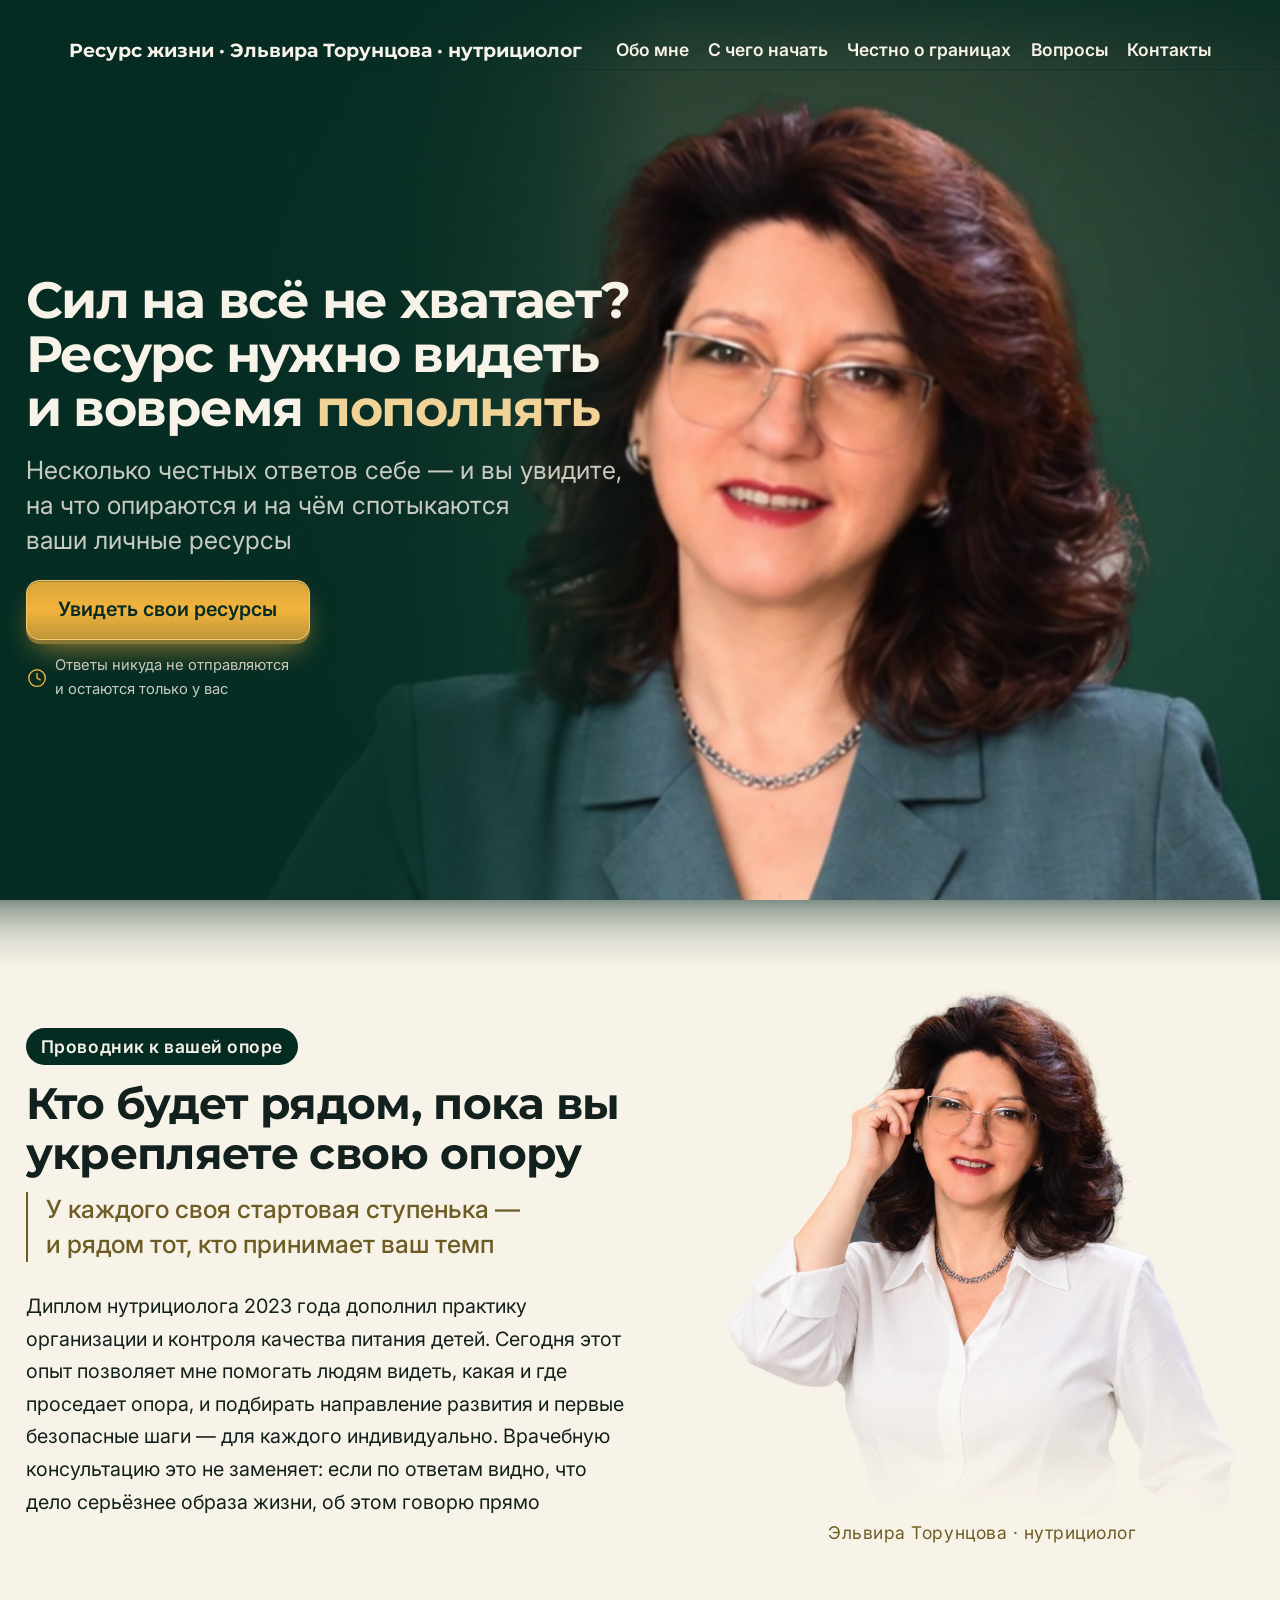
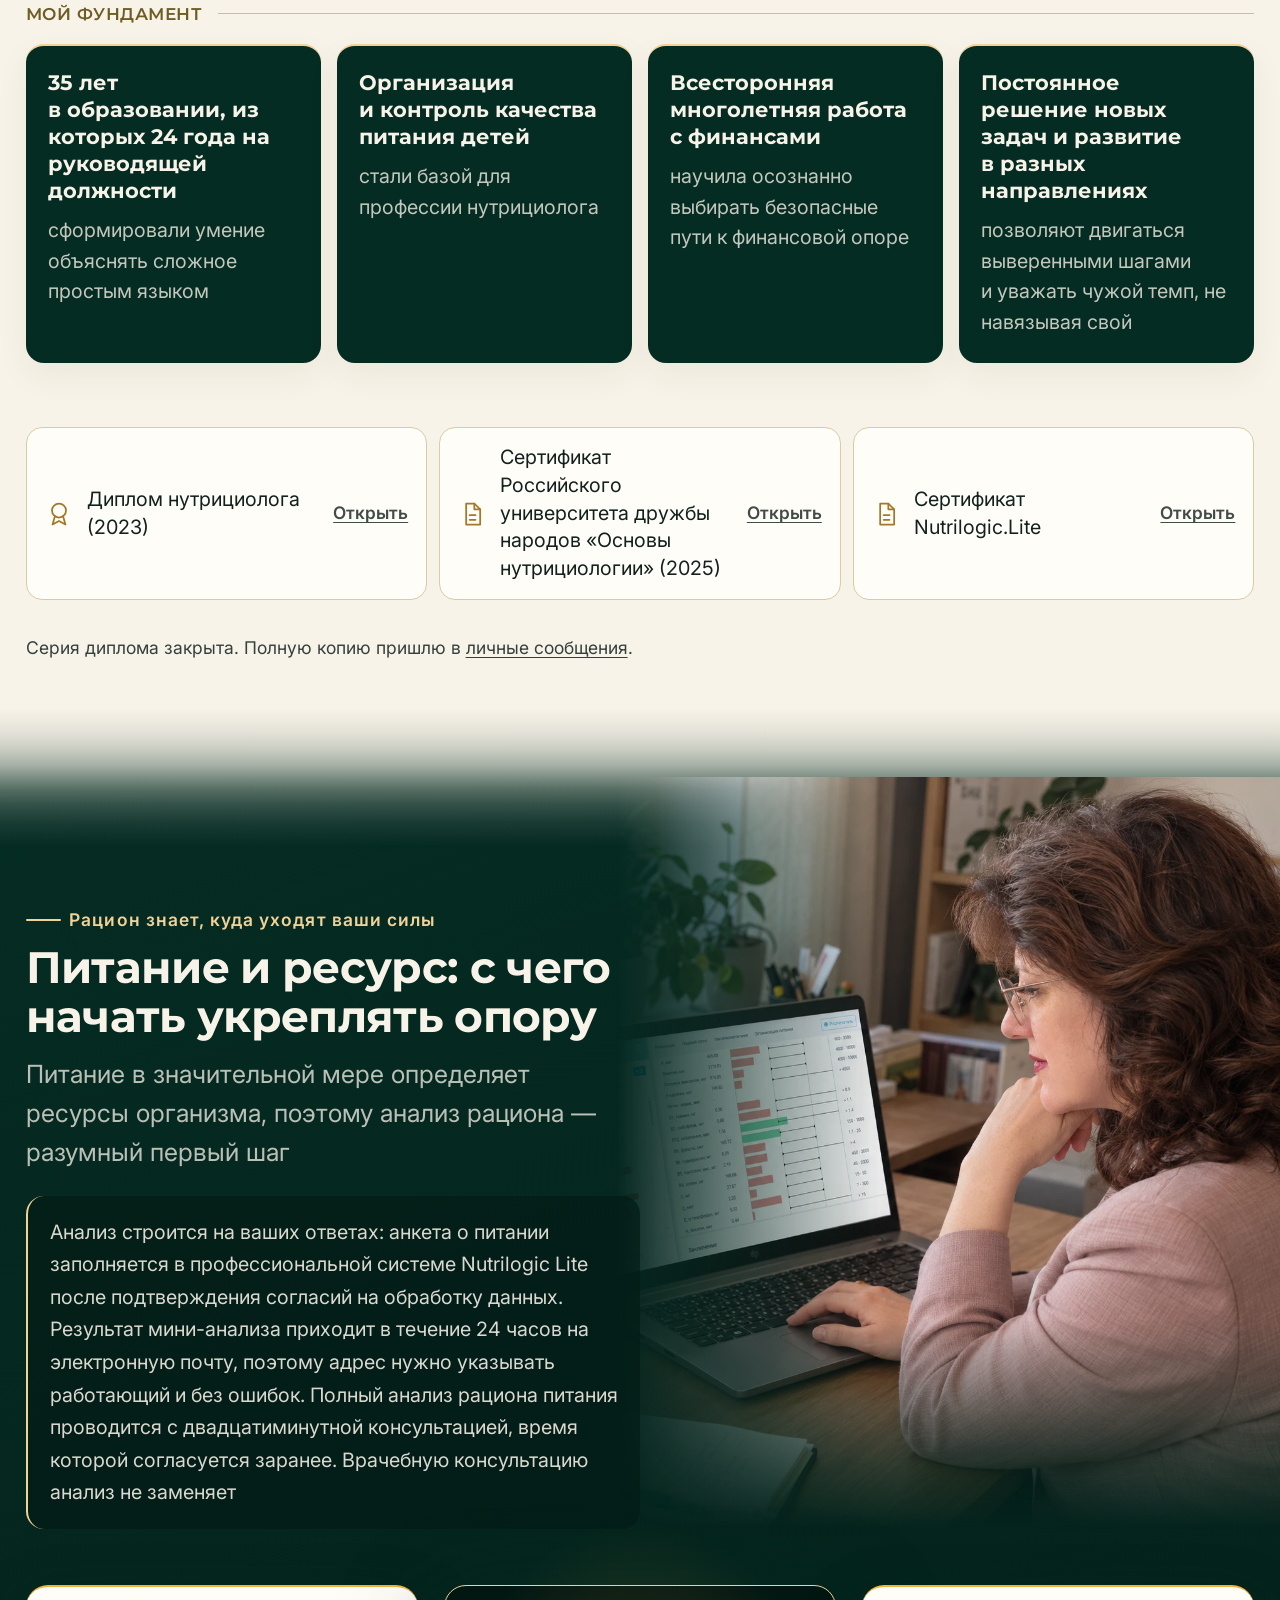
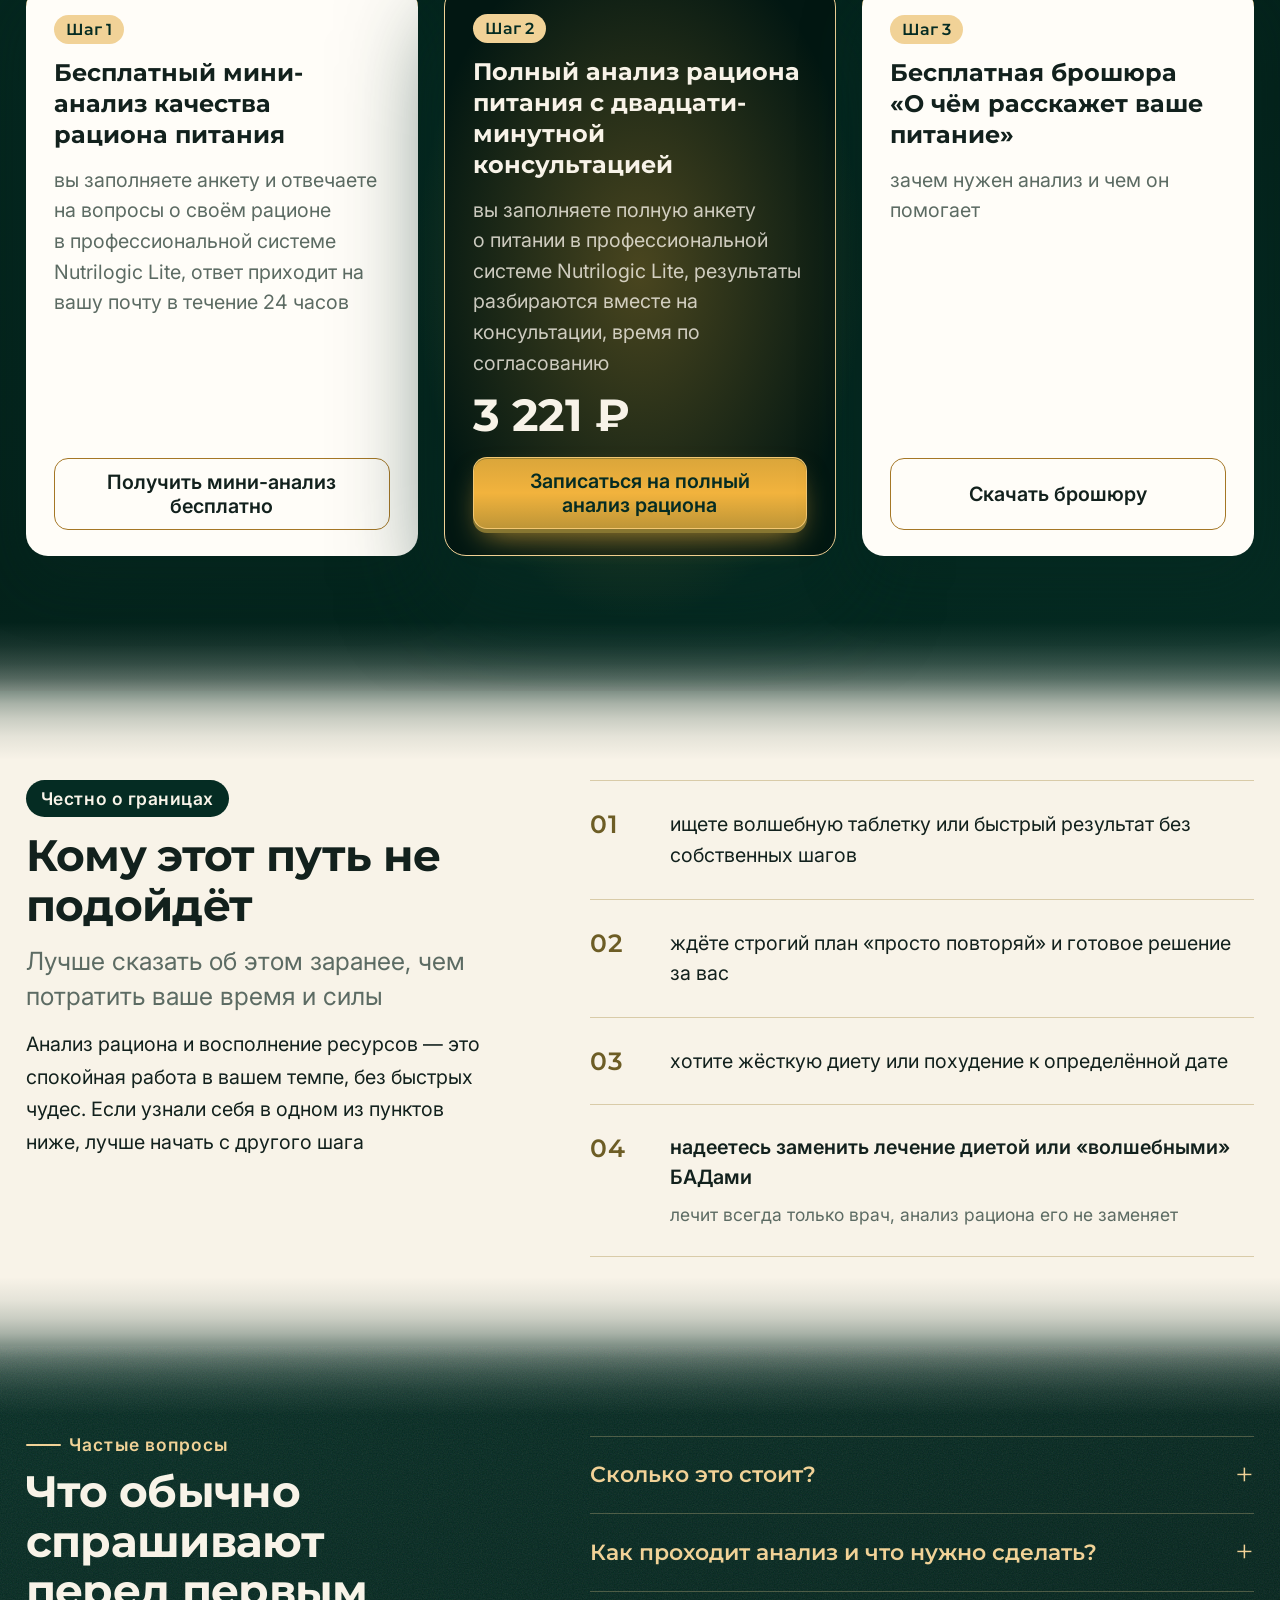
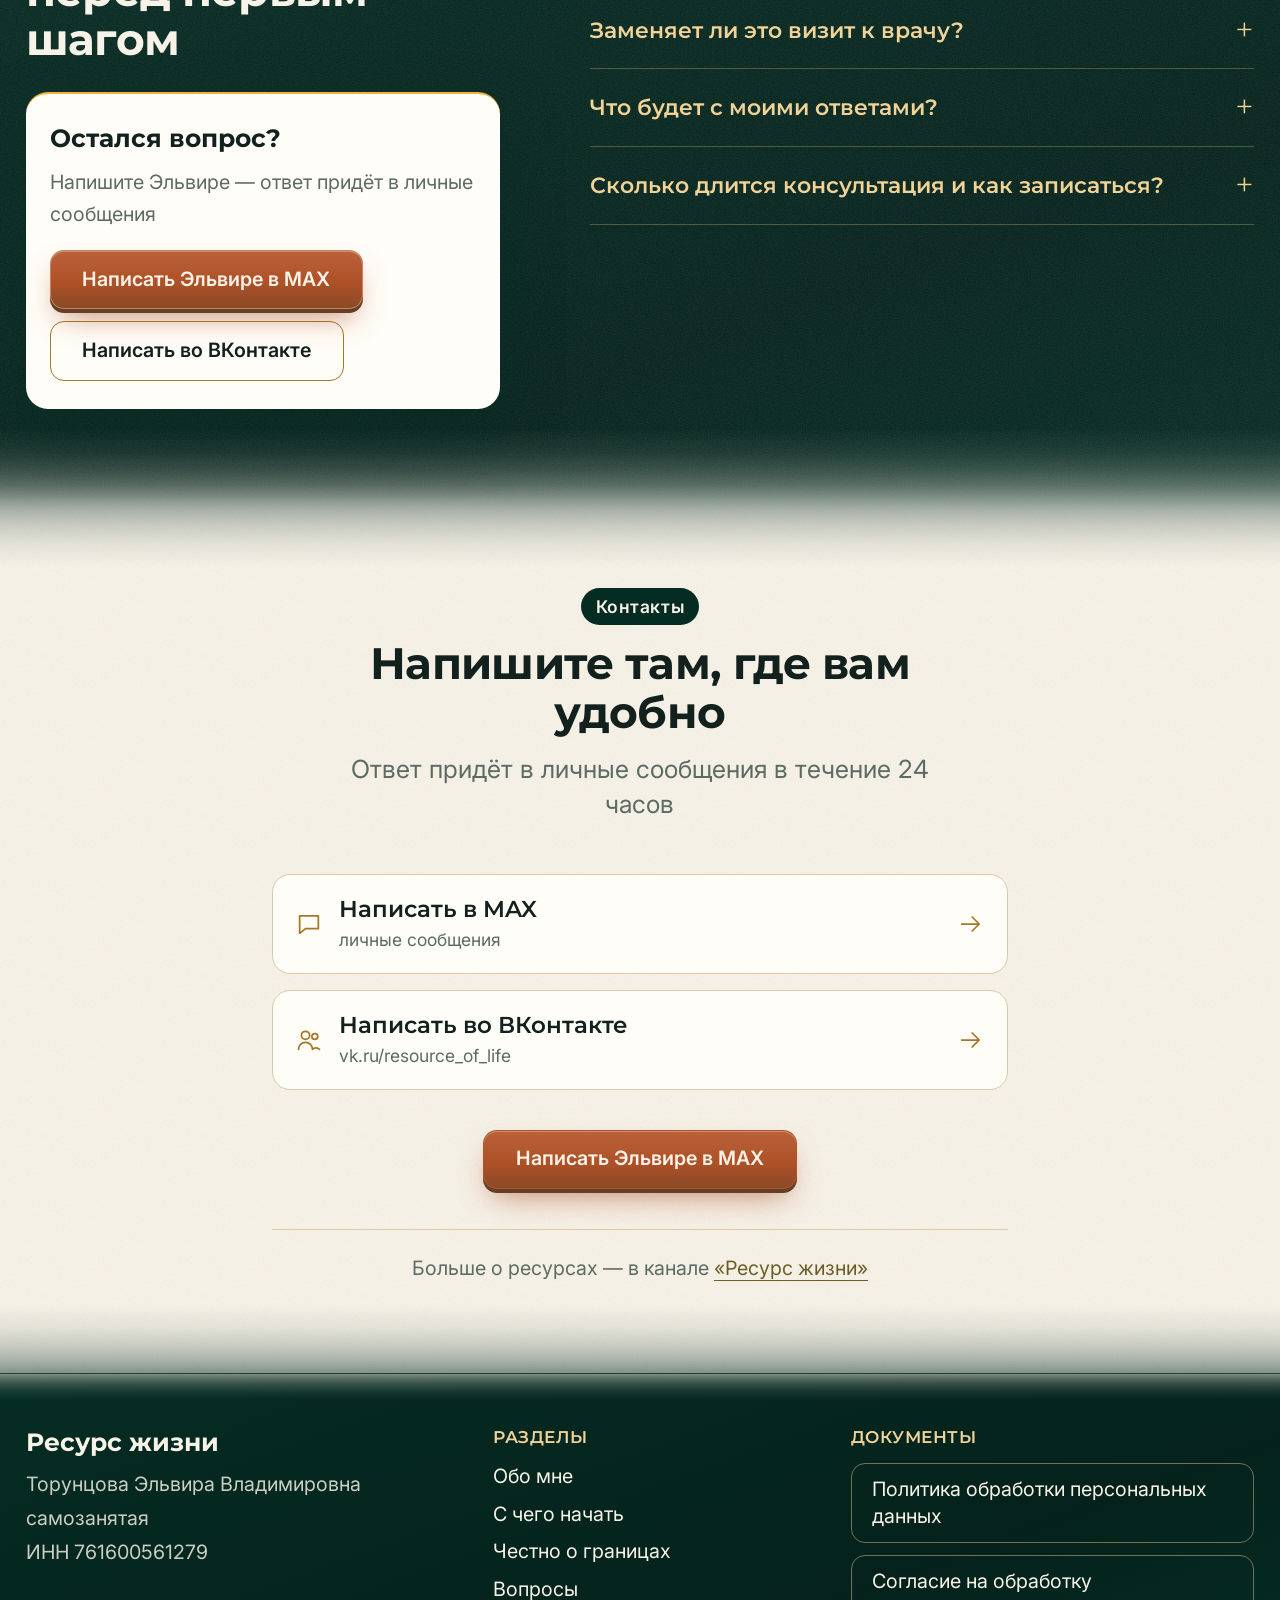
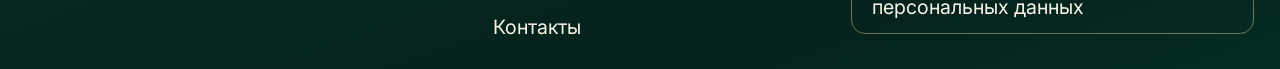
==== index.html @ def9718e "Обновление 13.10 16:24 МСК" ====
<!DOCTYPE html>
<html lang="ru">
<head>
<meta charset="utf-8">
<meta name="viewport" content="width=device-width, initial-scale=1">
<title>Колесо баланса онлайн — круг ресурсов | Ресурс жизни</title>
<meta name="description" content="Постоянная усталость, нет сил? Ответьте на восемь вопросов — круг ресурсов покажет, на что опереться. Анализ качества питания подскажет первый шаг. Эльвира Торунцова.">
<meta name="robots" content="index, follow">
<link rel="canonical" href="https://resurs-zhizni.ru/">
<meta property="og:title" content="Колесо баланса онлайн — круг ресурсов | Ресурс жизни">
<meta property="og:description" content="Постоянная усталость, нет сил? Ответьте на восемь вопросов — круг ресурсов покажет, на что опереться. Анализ качества питания подскажет первый шаг. Эльвира Торунцова.">
<meta property="og:type" content="website">
<script type="application/ld+json">
{
  "@context": "https://schema.org",
  "@type": "Person",
  "name": "Эльвира Торунцова",
  "@id": "https://resurs-zhizni.ru/#person",
  "jobTitle": "Проводник к устойчивой личной опоре",
  "description": "Я сама пять раз разочаровывалась в разных системах, прежде чем нашла то, что реально работает. Поэтому никого не тороплю — показываю маршрут и жду решения человека.",
  "url": "https://resurs-zhizni.ru/",
  "sameAs": [
    "https://max.ru/u/f9LHodD0cOIK4QMBCIWEHFbWmzZUzGsqDQvWKVm6bM0Fuh3gslNf9A-q06k",
    "https://vk.me/resource_of_life",
    "https://max.ru/channel_resurs_life_biz"
  ]
}
</script>
<link rel="preconnect" href="https://fonts.googleapis.com">
<link rel="preconnect" href="https://fonts.gstatic.com" crossorigin>
<link rel="stylesheet" href="https://fonts.googleapis.com/css2?family=Montserrat:wght@400;600;700&family=Inter:wght@400;600&display=swap">
<link rel="stylesheet" href="style.css">
<style>
:root {
  --шрифт-заголовков: Montserrat, system-ui, sans-serif;
  --шрифт-текста: Inter, -apple-system, 'Segoe UI', sans-serif;
  --цвет-фон: #F8F3E8;  --цвет-фон-2: #F3ECDD;  --цвет-фон-карточки: #FFFDF8;
  --цвет-текст: #12211D;  --цвет-текст-мягкий: #5C6B63;  --цвет-текст-тихий: #8A968F;
  --цвет-акцент: #F2B33D;  --цвет-акцент-тёмный: #A57726;  --цвет-акцент-яркий: #F2B33D;  --цвет-акцент-глубже: #B15228;  --цвет-акцент-маркер: #A57726;
  --цвет-на-акценте: #052C23;  --цвет-линия: #D9CBA8;
  --цвет-тёмный-фон: #052C23;  --цвет-тёмный-фон-2: #04221B;  --цвет-тёмный-текст: #F8F3E8;  --цвет-тёмный-фон-3: #031C16;  --цвет-тёмный-фон-4: #021712;
  --цвет-тёплый: #F1D297;  --цвет-тёплый-мягкий: #E8D2A5;
  --цвет-стекло: color-mix(in srgb, #052C23 86%, transparent);
  --тень: 0 12px 34px color-mix(in srgb, #052C23 6%, transparent);
  --тень-чип: 0 10px 30px color-mix(in srgb, #052C23 12%, transparent);
  --тень-глубокая: 0 24px 60px color-mix(in srgb, #052C23 35%, transparent);
  --тень-спутник: 0 30px 60px color-mix(in srgb, #052C23 70%, transparent);
  --тень-плиты: 0 40px 100px color-mix(in srgb, #052C23 70%, transparent);
  --кегль-h1: 30px;  --кегль-h2: clamp(28px, 4.5vw, 44px);
  --кегль-текст: clamp(18px, 1.5vw, 22px);  --кегль-лид: clamp(19px, 1.9vw, 28px);
  --кегль-мелкий: 17px;  --кегль-кикер: clamp(17px, 1.3vw, 20px);
  --кегль-цифра: 30px;  --разрядка-кикера: .03em;
  --отступ-секции: clamp(56px, 9vw, 120px);  --отступ-блока: clamp(16px, 2vw, 28px);
  --отступ-секции-тихо: clamp(44px, 7vw, 94px);  --отступ-секции-громко: clamp(64px, 10.5vw, 140px);
  --ширина: 1280px;  --ширина-колонки: 720px;  --радиус: 16px;  --радиус-малый: 8px;
  --радиус-карточки: 18px;  --радиус-плитки: 22px;  --радиус-телефон: 46px;  --кнопка-радиус: 14px;
  --радиус-модуля: 16px;  --нить: 2px;
  --плавность: cubic-bezier(.2, .7, .2, 1);  --длительность: .25s;
  --цвет-тёплый-тёмный: #8B6113;
}
@media (min-width: 900px) {
  :root { --кегль-h1: clamp(40px, 4vw, 62px); }
}
:root, .светлый { --цвет-кнопки: #B15228; --цвет-на-кнопке: #F8F3E8; --цвет-кнопки-навёл: #904320; }
.тёмный { --цвет-кнопки: #F2B33D; --цвет-на-кнопке: #052C23; --цвет-кнопки-навёл: var(--цвет-акцент-тёмный); }

</style>
<script>
(function () {
  var ЭТАЛОН = 0.535;                  // очко Open Sans — текстовой гарнитуры утверждённых макетов
  var ПОТОЛОК = 1.2, МЁРТВАЯ = 0.02;   // выше потолка расползается раскладка; ближе к единице не трогаем вовсе
  var КОМПЬЮТЕР = "(min-width: 900px)";
  var ТОКЕНЫ = ["--кегль-текст", "--кегль-лид", "--кегль-мелкий", "--кегль-кикер"];
  var корень = document.documentElement;
  var холст = document.createElement("canvas").getContext("2d");
  var ждём = 0;

  function мера(буква) { var м = холст.measureText(буква); return (м && м.actualBoundingBoxAscent) || 0; }

  function применить() {
    ждём = 0;
    if (!холст) { return; }

    for (var i = 0; i < ТОКЕНЫ.length; i++) { корень.style.removeProperty(ТОКЕНЫ[i]); }
    var стиль = getComputedStyle(корень), стек = стиль.getPropertyValue("--шрифт-текста").trim();
    if (!стек) { return; }
    холст.font = "400 100px " + стек;

    var очко = Math.max(мера("х"), мера("x")) / 100;
    if (!(очко > 0)) { return; }
    var k = Math.round(Math.min(ПОТОЛОК, Math.max(1, ЭТАЛОН / очко)) * 1000) / 1000;
    if (k - 1 < МЁРТВАЯ || !matchMedia(КОМПЬЮТЕР).matches) { k = 1; }
    корень.setAttribute("data-очко", очко.toFixed(3));      // чтобы проверка могла сказать числа вслух
    корень.setAttribute("data-поправка", k.toFixed(3));
    if (k === 1) { return; }
    for (i = 0; i < ТОКЕНЫ.length; i++) {
      var было = стиль.getPropertyValue(ТОКЕНЫ[i]).trim();
      if (было) { корень.style.setProperty(ТОКЕНЫ[i], "calc((" + было + ") * " + k + ")"); }
    }
  }

  применить();

  if (document.fonts && document.fonts.ready) { document.fonts.ready.then(применить); }

  addEventListener("resize", function () { ждём = ждём || requestAnimationFrame(применить); });
})();
</script>
</head>
<body class="с-липкой-кнопкой">
<style>
#экран-1 br.м { display: none; }
@media (min-width: 900px) { #экран-1 .первый-экран__когда { font-size: clamp(14px, 1.15vw, 17px); } }
@media (max-width: 899px) { #экран-1 br.м { display: inline; }  #экран-1 br.д { display: none; }
  #экран-1 .картинка--сцена::after, #экран-1 .картинка--сцена::before { display: none; }
  #экран-1 h1, #экран-1 .лид { position: relative; top: 16px; }
  #экран-1 .тд { display: none; }
  #экран-1 .шапка { justify-content: center; }  #экран-1 .шапка__лого { justify-content: center; text-align: center; } }
#экран-1 .шапка { height: auto; padding-top: clamp(14px, 2.4vw, 34px); }
#экран-1 .шапка__лого { font-size: clamp(17px, 1.5vw, 25px); white-space: normal; line-height: 1.25; }
@media (min-width: 900px) { #экран-1 .шапка__лого { white-space: nowrap; flex: none; } }
#экран-1 .шапка { justify-content: space-between; gap: 2rem; }
#экран-1 .меню-в { display: flex; align-items: center; gap: clamp(.75rem, 1.5vw, 2.25rem); }
#экран-1 .меню-в a, #экран-1 .меню-т__панель a { color: var(--цвет-тёмный-текст); text-decoration: none; font: 600 var(--кегль-мелкий)/1.2 var(--шрифт-текста); white-space: nowrap; padding-block: .5rem; border-bottom: 1px solid transparent; transition: color var(--длительность) var(--плавность), border-color var(--длительность) var(--плавность); }
#экран-1 .меню-в a:hover, #экран-1 .меню-т__панель a:hover { color: var(--цвет-тёплый); border-bottom-color: var(--цвет-тёплый); }
#экран-1 .меню-т { display: none; }
@media (max-width: 1179px) {
  #экран-1 .меню-в { display: none; }
  #экран-1 .меню-т { display: block; position: absolute; top: clamp(10px, 3vw, 18px); right: 0; z-index: 5; }
  #экран-1 .меню-т summary { list-style: none; cursor: pointer; width: 44px; height: 44px; display: grid; place-items: center; border-radius: 50%; background: color-mix(in srgb, var(--цвет-тёмный-фон) 70%, transparent); border: 1px solid color-mix(in srgb, var(--цвет-тёплый) 55%, transparent); }
  #экран-1 .меню-т summary::-webkit-details-marker { display: none; }
  #экран-1 .меню-т__чёрточки, #экран-1 .меню-т__чёрточки::before, #экран-1 .меню-т__чёрточки::after { content: ""; display: block; width: 18px; height: 2px; background: var(--цвет-тёплый); border-radius: 1px; position: relative; }
  #экран-1 .меню-т__чёрточки::before { position: absolute; top: -6px; }
  #экран-1 .меню-т__чёрточки::after { position: absolute; top: 6px; }
  #экран-1 .меню-т__панель { position: absolute; right: 0; top: 52px; min-width: 14rem; display: grid; padding: .5rem 1.25rem; border-radius: var(--радиус-карточки); background: color-mix(in srgb, var(--цвет-тёмный-фон) 96%, transparent); border: 1px solid color-mix(in srgb, var(--цвет-тёплый) 40%, transparent); box-shadow: var(--тень-глубокая); }
  #экран-1 .меню-т__панель a { font-size: var(--кегль-текст); padding-block: .75rem; border-bottom: 1px solid color-mix(in srgb, var(--цвет-тёплый) 18%, transparent); }
  #экран-1 .меню-т__панель a:last-child { border-bottom: 0; }
}
</style>
<section class="блок блок--первый-экран первый-экран--сцена тёмный" id="экран-1" data-тип="первый-экран" data-схема="сцена" data-ключ-макета="тёмная" data-картинка="фото" style="--добор-затемнения: 0; --добор-высветления: .46"><div class="стык стык--низ" aria-hidden="true" style="--стык-сосед: var(--цвет-фон)"></div>
  <header class="шапка">
    <a class="шапка__лого" href="#"><span>Ресурс жизни<span class="тд"> · </span><br class="м">Эльвира Торунцова · нутрициолог</span></a>
    <nav class="меню-в" aria-label="Разделы сайта">
      <a href="#экран-02">Обо мне</a>
      <a href="#экран-03">С чего начать</a>
      <a href="#экран-04">Честно о границах</a>
      <a href="#экран-05">Вопросы</a>
      <a href="#экран-06">Контакты</a>
    </nav>
    <details class="меню-т">
      <summary aria-label="Меню"><span class="меню-т__чёрточки" aria-hidden="true"></span></summary>
      <div class="меню-т__панель">
        <a href="#экран-02">Обо мне</a>
        <a href="#экран-03">С чего начать</a>
        <a href="#экран-04">Честно о границах</a>
        <a href="#экран-05">Вопросы</a>
        <a href="#экран-06">Контакты</a>
      </div>
    </details>
  </header>
  <figure class="картинка картинка--сцена первый-экран__картинка"><picture><source media="(max-width: 899px)" srcset="img/a-scene-telefon.webp"><img src="img/a-scene.webp" alt="Сил на всё не хватает? Ресурс нужно видеть и вовремя пополнять" data-лицо="50,22" fetchpriority="high"></picture></figure>
  <div class="блок__внутри">
    <div class="первый-экран__текст">
      <h1>Сил на всё не хватает?<br>Ресурс нужно видеть<br>и вовремя <em class="акцент">пополнять</em></h1>
      <p class="лид">Несколько честных ответов себе —<br class="м"> и вы увидите,<br class="д"> на что опираются<br class="м"> и на чём спотыкаются<br> ваши личные ресурсы</p>
      <div class="первый-экран__действие"><a class="кнопка кнопка--главная" href="круг.html">Увидеть свои ресурсы</a></div>
      <p class="мелкий первый-экран__когда"><svg class="иконка" aria-hidden="true" xmlns="http://www.w3.org/2000/svg" viewBox="0 0 24 24" fill="none" stroke="currentColor" stroke-width="1.5" stroke-linecap="round" stroke-linejoin="round">
  <circle cx="12" cy="12" r="9"/>
  <path d="M12 7v5l3.5 2"/>
</svg> Ответы никуда не отправляются<br> и остаются только у вас</p>
    </div>
  </div>
</section>
<section class="блок блок--о-себе светлый" id="экран-02" data-тип="о-себе" data-вёрстка="своя"><div class="стык стык--верх" aria-hidden="true" style="--стык-сосед: var(--цвет-тёмный-фон)"></div><div class="стык стык--низ" aria-hidden="true" style="--стык-сосед: var(--цвет-тёмный-фон)"></div>
<div class="блок__внутри">
  <div class="разворот">
    <div class="голова">
      <p class="кикер">Проводник к вашей опоре</p>
      <h2>Кто будет рядом, пока вы укрепляете свою опору</h2>
      <p class="девиз">У каждого своя стартовая ступенька — и рядом тот, кто принимает ваш темп</p>
    </div>
    <div class="портрет"><figure class="фото"><img src="img/o-sebe-vyrez.webp" alt="Эльвира Торунцова, нутрициолог" loading="lazy" decoding="async"><figcaption>Эльвира Торунцова · нутрициолог</figcaption></figure></div>
    <div class="рассказ">
      <p>Диплом нутрициолога 2023 года дополнил практику организации и контроля качества питания детей. Сегодня этот опыт позволяет мне помогать людям видеть, какая и где проседает опора, и подбирать направление развития и первые безопасные шаги — для каждого индивидуально. Врачебную консультацию это не заменяет: если по ответам видно, что дело серьёзнее образа жизни, об этом говорю прямо</p>
    </div>
  </div>

  <div class="основа">
    <p class="основа__метка">Мой фундамент</p>
    <ul class="факты">
      <li class="факт"><b>35 лет в образовании, из которых 24 года на руководящей должности</b><p>сформировали умение объяснять сложное простым языком</p></li>
      <li class="факт"><b>Организация и контроль качества питания детей</b><p>стали базой для профессии нутрициолога</p></li>
      <li class="факт"><b>Всесторонняя многолетняя работа с финансами</b><p>научила осознанно выбирать безопасные пути к финансовой опоре</p></li>
      <li class="факт"><b>Постоянное решение новых задач и развитие в разных направлениях</b><p>позволяют двигаться выверенными шагами и уважать чужой темп, не навязывая свой</p></li>
    </ul>
    <ul class="документы">
      <li class="документ документ--скан"><button type="button" class="документ__кнопка" data-скан="img/diplom-nutriciologa.jpg" data-подпись="Диплом нутрициолога (2023)"><svg class="иконка" aria-hidden="true" xmlns="http://www.w3.org/2000/svg" viewBox="0 0 24 24" fill="none" stroke="currentColor" stroke-width="1.5" stroke-linecap="round" stroke-linejoin="round">
  <circle cx="12" cy="9" r="6"/>
  <path d="M8.5 14l-2 7 5.5-3 5.5 3-2-7"/>
</svg><span>Диплом нутрициолога (2023)</span><em class="документ__открыть">Открыть</em></button></li>
      <li class="документ документ--скан"><button type="button" class="документ__кнопка" data-скан="img/sertifikat-rudn.jpg" data-подпись="Сертификат РУДН «Основы нутрициологии» (2025)"><svg class="иконка" aria-hidden="true" xmlns="http://www.w3.org/2000/svg" viewBox="0 0 24 24" fill="none" stroke="currentColor" stroke-width="1.5" stroke-linecap="round" stroke-linejoin="round">
  <path d="M7 3h7l5 5v13H7z"/>
  <path d="M14 3v5h5M10 13h5M10 17h5"/>
</svg><span>Сертификат Российского университета дружбы народов «Основы нутрициологии» (2025)</span><em class="документ__открыть">Открыть</em></button></li>
      <li class="документ документ--скан"><button type="button" class="документ__кнопка" data-скан="img/sertifikat-nutrilogic.jpg" data-подпись="Сертификат Nutrilogic.Lite"><svg class="иконка" aria-hidden="true" xmlns="http://www.w3.org/2000/svg" viewBox="0 0 24 24" fill="none" stroke="currentColor" stroke-width="1.5" stroke-linecap="round" stroke-linejoin="round">
  <path d="M7 3h7l5 5v13H7z"/>
  <path d="M14 3v5h5M10 13h5M10 17h5"/>
</svg><span>Сертификат Nutrilogic.Lite</span><em class="документ__открыть">Открыть</em></button></li>
    </ul>
    <p class="документы__примечание">Серия диплома закрыта. Полную копию пришлю в <a href="https://max.ru/u/f9LHodD0cOIK4QMBCIWEHFbWmzZUzGsqDQvWKVm6bM0Fuh3gslNf9A-q06k" target="_blank" rel="noopener">личные сообщения</a>.</p>
  </div>
</div>
</section>
<section class="блок блок--услуги-и-цены блок--громко тёмный" id="экран-03" data-тип="услуги-и-цены" data-вёрстка="своя"><div class="стык стык--верх" aria-hidden="true" style="--стык-сосед: var(--цвет-фон)"></div><div class="стык стык--низ" aria-hidden="true" style="--стык-сосед: var(--цвет-фон)"></div>
<div class="блок__внутри">
  <div class="верх">
  <figure class="фото за-ноутом"><img src="img/za-kompyuterom.webp" alt="Эльвира за ноутбуком: на экране отчёт анализа рациона питания" loading="lazy" decoding="async"></figure>
  <div class="верх__текст">
  <div class="секция__шапка секция__шапка--центр">
    <p class="кикер">Рацион знает, куда уходят ваши силы</p>
    <h2>Питание и ресурс: с чего начать укреплять опору</h2>
    <p class="лид секция__лид">Питание в значительной мере определяет ресурсы организма, поэтому анализ рациона — разумный первый шаг</p>
  </div>
  <div class="как">
    <p>Анализ строится на ваших ответах: анкета о питании заполняется в профессиональной системе Nutrilogic Lite после подтверждения согласий на обработку данных. Результат мини-анализа приходит в течение 24 часов на электронную почту, поэтому адрес нужно указывать работающий и без ошибок. Полный анализ рациона питания проводится с двадцатиминутной консультацией, время которой согласуется заранее. Врачебную консультацию анализ не заменяет</p>
  </div>
  </div>
  </div>
  <ol class="ступени">
    <li class="ступень">
      <span class="тариф__метка">Шаг 1</span>
      <h3>Бесплатный мини-анализ качества рациона питания</h3>
      <p>вы заполняете анкету и отвечаете на вопросы о своём рационе в профессиональной системе Nutrilogic Lite, ответ приходит на вашу почту в течение 24 часов</p>
      <a class="кнопка кнопка--контур" href="страница-согласий.html">Получить мини-анализ бесплатно</a>
    </li>
    <li class="ступень ступень--главный">
      <span class="тариф__метка">Шаг 2</span>
      <h3>Полный анализ рациона питания с двадцати&shy;минутной консультацией</h3>
      <p>вы заполняете полную анкету о питании в профессиональной системе Nutrilogic Lite, результаты разбираются вместе на консультации, время по согласованию</p>
      <p class="цена"><b>3 221 ₽</b></p>
      <a class="кнопка кнопка--главная" href="страница-согласий.html?тип=полный">Записаться на полный анализ рациона</a>
    </li>
    <li class="ступень">
      <span class="тариф__метка">Шаг 3</span>
      <h3>Бесплатная брошюра «О чём расскажет ваше питание»</h3>
      <p>зачем нужен анализ и чем он помогает</p>
      <a class="кнопка кнопка--контур" href="broshyura-o-chem-rasskazhet-pitanie.pdf" download>Скачать брошюру</a>
    </li>
  </ol>
</div>
</section>
<section class="блок блок--условия блок--тихо светлый" id="экран-04" data-тип="условия" data-вёрстка="своя"><div class="стык стык--верх" aria-hidden="true" style="--стык-сосед: var(--цвет-тёмный-фон)"></div><div class="стык стык--низ" aria-hidden="true" style="--стык-сосед: var(--цвет-тёмный-фон)"></div>
<div class="блок__внутри">
  <div class="граница">
    <div class="слово">
      <p class="кикер">Честно о границах</p>
      <h2>Кому этот путь не подойдёт</h2>
      <p class="подзаголовок">Лучше сказать об этом заранее, чем потратить ваше время и силы</p>
      <p class="текст">Анализ рациона и восполнение ресурсов — это спокойная работа в вашем темпе, без быстрых чудес. Если узнали себя в одном из пунктов ниже, лучше начать с другого шага</p>
    </div>
    <ol class="пункты">
      <li class="пункт"><p>ищете волшебную таблетку или быстрый результат без собственных шагов</p></li>
      <li class="пункт"><p>ждёте строгий план «просто повторяй» и готовое решение за вас</p></li>
      <li class="пункт"><p>хотите жёсткую диету или похудение к определённой дате</p></li>
      <li class="пункт"><p><b>надеетесь заменить лечение диетой или «волшебными» БАДами</b><small>лечит всегда только врач, анализ рациона его не заменяет</small></p></li>
    </ol>
  </div>
</div>
</section>
<section class="блок блок--вопросы-ответы блок--тихо тёмный фон--зерно" id="экран-05" data-тип="вопросы-ответы" data-вёрстка="своя"><div class="стык стык--верх" aria-hidden="true" style="--стык-сосед: var(--цвет-фон)"></div><div class="стык стык--низ" aria-hidden="true" style="--стык-сосед: var(--цвет-фон)"></div>
<div class="блок__внутри">
  <div class="вопросы-тело">
    <div class="шапка-в">
      <p class="кикер">Частые вопросы</p>
      <h2>Что обычно спрашивают перед первым шагом</h2>
    </div>
    <ol class="список">
      <li class="реплика"><details><summary><h3>Сколько это стоит?</h3></summary><p>Мини-анализ бесплатный, результат приходит на почту в течение 24 часов. Полный анализ рациона питания с двадцатиминутной консультацией стоит 3 221 ₽. Круг ресурсов и брошюру можно получить бесплатно</p></details></li>
      <li class="реплика"><details><summary><h3>Как проходит анализ и что нужно сделать?</h3></summary><p>Сначала вы подтверждаете согласия на обработку данных, затем заполняете электронную анкету о питании в программе Nutrilogic Lite. Для анализа качества рациона питания больше ничего покупать не нужно: мини-анализ бесплатный, полный анализ стоит 3 221 ₽. Адрес почты нужно указать работающий и без ошибок. Результаты полного анализа разбираются вместе на консультации</p></details></li>
      <li class="реплика"><details><summary><h3>Заменяет ли это визит к врачу?</h3></summary><p>Нет. Лечит всегда только врач, анализ рациона его не заменяет. Если по ответам видно, что дело серьёзнее образа жизни, об этом говорится прямо</p></details></li>
      <li class="реплика"><details><summary><h3>Что будет с моими ответами?</h3></summary><p>Круг ресурсов работает в вашем браузере: ответы никуда не отправляются и остаются только у вас. Анкета о питании заполняется после того, как вы подтвердите согласия на обработку данных</p></details></li>
      <li class="реплика"><details><summary><h3>Сколько длится консультация и как записаться?</h3></summary><p>Консультация длится двадцать минут, время согласуется заранее. Пока запись такая: кнопка записи, подтверждение согласий, затем сообщение Эльвире в MAX</p></details></li>
    </ol>
    <div class="приглашение светлый">
        <b>Остался вопрос?</b>
        <p>Напишите Эльвире — ответ придёт в личные сообщения</p>
        <a class="кнопка кнопка--главная" href="https://max.ru/u/f9LHodD0cOIK4QMBCIWEHFbWmzZUzGsqDQvWKVm6bM0Fuh3gslNf9A-q06k">Написать Эльвире в MAX</a>
        <a class="кнопка кнопка--контур кнопка--вк" href="https://vk.me/resource_of_life">Написать во ВКонтакте</a>
    </div>
  </div>
</div>
</section>
<section class="блок блок--контакты блок--тихо светлый фон--зерно" id="экран-06" data-тип="контакты" data-вёрстка="своя"><div class="стык стык--верх" aria-hidden="true" style="--стык-сосед: var(--цвет-тёмный-фон)"></div><div class="стык стык--низ" aria-hidden="true" style="--стык-сосед: var(--цвет-тёмный-фон)"></div>
<div class="блок__внутри">
  <div class="шапка-к">
    <p class="кикер">Контакты</p>
    <h2>Напишите там, где вам удобно</h2>
    <p class="подзаголовок">Ответ придёт в личные сообщения в течение 24 часов</p>
  </div>
  <ul class="способы">
    <li class="способ"><a href="https://max.ru/u/f9LHodD0cOIK4QMBCIWEHFbWmzZUzGsqDQvWKVm6bM0Fuh3gslNf9A-q06k"><svg class="иконка" aria-hidden="true" xmlns="http://www.w3.org/2000/svg" viewBox="0 0 24 24" fill="none" stroke="currentColor" stroke-width="1.5" stroke-linecap="round" stroke-linejoin="round">
  <path d="M4 5h16v11H9l-5 4z"/>
</svg><div><b>Написать в MAX</b><span>личные сообщения</span></div><svg class="иконка" aria-hidden="true" xmlns="http://www.w3.org/2000/svg" viewBox="0 0 24 24" fill="none" stroke="currentColor" stroke-width="1.5" stroke-linecap="round" stroke-linejoin="round">
  <path d="M4 12h15M13 6l6 6-6 6"/>
</svg></a></li>
    <li class="способ"><a href="https://vk.me/resource_of_life"><svg class="иконка" aria-hidden="true" xmlns="http://www.w3.org/2000/svg" viewBox="0 0 24 24" fill="none" stroke="currentColor" stroke-width="1.5" stroke-linecap="round" stroke-linejoin="round">
  <circle cx="9" cy="8" r="3.5"/>
  <circle cx="17" cy="9" r="2.5"/>
  <path d="M3 20a6 6 0 0 1 12 0M15 20a4 4 0 0 1 6 0"/>
</svg><div><b>Написать во ВКонтакте</b><span>vk.ru/resource_of_life</span></div><svg class="иконка" aria-hidden="true" xmlns="http://www.w3.org/2000/svg" viewBox="0 0 24 24" fill="none" stroke="currentColor" stroke-width="1.5" stroke-linecap="round" stroke-linejoin="round">
  <path d="M4 12h15M13 6l6 6-6 6"/>
</svg></a></li>
  </ul>
  <div class="главное"><a class="кнопка кнопка--главная" href="https://max.ru/u/f9LHodD0cOIK4QMBCIWEHFbWmzZUzGsqDQvWKVm6bM0Fuh3gslNf9A-q06k">Написать Эльвире в MAX</a></div>
  <p class="канал">Больше о ресурсах — в канале <a href="https://max.ru/channel_resurs_life_biz">«Ресурс жизни»</a></p>
</div>
</section>
<section class="блок блок--подвал блок--тихо тёмный" id="экран-07" data-тип="подвал" data-вёрстка="своя"><div class="стык стык--верх" aria-hidden="true" style="--стык-сосед: var(--цвет-фон)"></div>
<div class="блок__внутри">
  <div class="сетка-п">
    <div>
      <span class="знак">Ресурс жизни</span>
      <div class="реквизиты">
        <p>Торунцова Эльвира Владимировна</p>
        <p>самозанятая</p>
        <p>ИНН 761600561279</p>
      </div>
    </div>
    <div>
      <h4>Разделы</h4>
      <div class="разделы-п подвал__разделы">
        <a href="#экран-02">Обо мне</a>
        <a href="#экран-03">С чего начать</a>
        <a href="#экран-04">Честно о границах</a>
        <a href="#экран-05">Вопросы</a>
        <a href="#экран-06">Контакты</a>
      </div>
    </div>
    <div>
      <h4>Документы</h4>
      <div class="документы-п">
        <a href="politika-obrabotki-pd.pdf" target="_blank" rel="noopener">Политика обработки персональных данных</a>
        <a href="soglasie-na-obrabotku-pd.pdf" target="_blank" rel="noopener">Согласие на обработку персональных данных</a>
      </div>
    </div>
  </div>
</div>

<script>
(function () {
  function прогреть() {
    var h = document.head, добавить = function (rel, href, как, cors) {
      var l = document.createElement("link"); l.rel = rel; l.href = href;
      if (как) { l.as = как; } if (cors) { l.crossOrigin = "anonymous"; }
      h.appendChild(l);
    };
    добавить("preconnect", "https://go.nutrilogic.ru");
    добавить("preconnect", "https://core1.nutrilogic.ru");
    добавить("prefetch", "https://go.nutrilogic.ru/static/css/main.1a54ea61.css", "style");
    добавить("prefetch", "https://go.nutrilogic.ru/static/js/main.cb5e1977.js", "script");
  }
  function позже() { setTimeout(прогреть, 1500); }
  if (document.readyState === "complete") { позже(); } else { window.addEventListener("load", позже); }
})();
</script>
</section>

<style>
.окно-круга { position: fixed; inset: 0; z-index: 1000; display: none; flex-direction: column; background: var(--цвет-тёмный-фон); }
.окно-круга--открыто { display: flex; }
.окно-круга__бар { flex: none; display: flex; align-items: center; justify-content: space-between; gap: 12px; padding: 10px clamp(14px, 3vw, 28px); background: var(--цвет-тёмный-фон-2); border-bottom: 1px solid color-mix(in srgb, var(--цвет-тёплый) 28%, transparent); }
.окно-круга__бар button { font: inherit; font-weight: 600; cursor: pointer; color: var(--цвет-тёмный-текст); background: transparent; border: 1px solid var(--цвет-тёплый); border-radius: var(--кнопка-радиус); padding: 8px 16px; min-height: 44px; }
.окно-круга__бар button:hover, .окно-круга__бар button:focus-visible { background: color-mix(in srgb, var(--цвет-тёплый) 16%, transparent); }
.окно-круга iframe { flex: 1; width: 100%; border: 0; background: var(--цвет-тёмный-фон); }
body.круг-открыт { overflow: hidden; }
</style>
<div class="окно-круга" id="окно-круга" role="dialog" aria-modal="true" aria-label="Круг ресурсов" hidden>
  <div class="окно-круга__бар">
    <button type="button" id="окно-круга-назад">← Вернуться на сайт</button>
    <button type="button" id="окно-круга-закрыть" aria-label="Закрыть">✕</button>
  </div>
</div>
<script>
(function () {
  var окно = document.getElementById("окно-круга");
  if (!окно || !window.history || !window.postMessage) { return; }
  var рамка = null, вернутьФокус = null;

  function открыть(e) {
    e.preventDefault();
    вернутьФокус = e.currentTarget;
    if (!рамка) {
      рамка = document.createElement("iframe");
      рамка.title = "Круг ресурсов";
      рамка.src = "круг.html?встроено=1";
      окно.appendChild(рамка);
    }
    окно.hidden = false; окно.classList.add("окно-круга--открыто");
    document.body.classList.add("круг-открыт");
    try { history.pushState({ круг: 1 }, "", location.href); } catch (_) {}
    document.getElementById("окно-круга-закрыть").focus();
  }

  function скрыть(якорь) {
    if (!окно.classList.contains("окно-круга--открыто")) { return; }
    окно.classList.remove("окно-круга--открыто"); окно.hidden = true;
    document.body.classList.remove("круг-открыт");
    if (якорь) {
      var цель = document.querySelector(якорь);
      if (цель) { цель.scrollIntoView(); }
    } else if (вернутьФокус) { try { вернутьФокус.focus({ preventScroll: true }); } catch (_) {} }
  }

  // «Назад» на телефоне и кнопки окна: закрываем окно, сайт остаётся на месте.
  var ждётЯкорь = null;
  function закрыть(якорь) {
    if (history.state && history.state.круг) { ждётЯкорь = якорь || null; history.back(); }
    else { скрыть(якорь); }
  }
  window.addEventListener("popstate", function () { var я = ждётЯкорь; ждётЯкорь = null; скрыть(я); });
  document.getElementById("окно-круга-назад").addEventListener("click", function () { закрыть(); });
  document.getElementById("окно-круга-закрыть").addEventListener("click", function () { закрыть(); });
  document.addEventListener("keydown", function (e) { if (e.key === "Escape") { закрыть(); } });

  // Сообщения из самой страницы круга («Вернуться на сайт», «Начать с питания»).
  window.addEventListener("message", function (e) {
    if (e.origin !== location.origin || !e.data || e.data.тип !== "закрыть-круг") { return; }
    закрыть(e.data.якорь && /^#[^\s]+$/.test(e.data.якорь) ? e.data.якорь : null);
  });

  var ссылки = document.querySelectorAll('a[href="круг.html"]');
  for (var i = 0; i < ссылки.length; i++) { ссылки[i].addEventListener("click", открыть); }
})();
</script>

<style>
  .окно-скана { position: fixed; inset: 0; z-index: 1000; display: none; flex-direction: column; background: #021712; }
  .окно-скана--открыто { display: flex; }
  .окно-скана__бар { flex: none; display: flex; align-items: center; justify-content: space-between; gap: 12px; padding: 10px clamp(14px, 3vw, 28px); color: var(--цвет-тёмный-текст); }
  .окно-скана__бар button { font: inherit; font-weight: 600; cursor: pointer; color: var(--цвет-тёмный-текст); background: transparent; border: 1px solid var(--цвет-тёплый); border-radius: var(--кнопка-радиус); padding: 8px 16px; min-height: 44px; }
  .окно-скана__поле { flex: 1; overflow: auto; display: flex; align-items: flex-start; justify-content: center; padding: 0 clamp(8px, 3vw, 28px) 24px; }
  .окно-скана__поле img { max-width: 100%; max-height: calc(100vh - 90px); width: auto; height: auto; object-fit: contain; border-radius: 6px; background: var(--цвет-фон-карточки); }
</style>

<script>
(function () {
  var кнопки = document.querySelectorAll(".документ__кнопка");
  if (!кнопки.length) { return; }
  var окно = document.createElement("div");
  окно.className = "окно-скана"; окно.hidden = true;
  окно.setAttribute("role", "dialog"); окно.setAttribute("aria-modal", "true");
  окно.innerHTML = '<div class="окно-скана__бар"><span class="окно-скана__подпись"></span><button type="button" aria-label="Закрыть">✕ Закрыть</button></div>' +
                   '<div class="окно-скана__поле"><p class="окно-скана__ждём" style="color:#fff;margin:2rem 1rem;text-align:center">Загружаю документ…</p><img alt="" style="visibility:hidden;position:absolute" loading="lazy" decoding="async"></div>';
  document.body.appendChild(окно);
  var картинка = окно.querySelector("img"), подпись = окно.querySelector(".окно-скана__подпись");
  var закрыватель = окно.querySelector("button"), откуда = null;

  function открыть(e) {
    откуда = e.currentTarget;
    var ждём = окно.querySelector(".окно-скана__ждём"), адрес = откуда.getAttribute("data-скан");
    ждём.textContent = "Загружаю документ…"; ждём.style.display = ""; картинка.style.cssText = "visibility:hidden;position:absolute";
    картинка.onload = function () { ждём.style.display = "none"; картинка.style.cssText = ""; };
    картинка.onerror = function () { ждём.innerHTML = 'Не получилось загрузить. <a style="color:#fff" href="' + адрес + '" target="_blank" rel="noopener">Открыть документ отдельно</a>'; };
    картинка.src = адрес;
    картинка.alt = откуда.getAttribute("data-подпись") || "Документ";
    подпись.textContent = картинка.alt;
    окно.hidden = false; окно.classList.add("окно-скана--открыто");
    document.body.style.overflow = "hidden";
    try { history.pushState({ скан: 1 }, "", location.href); } catch (_) {}
    закрыватель.focus();
  }
  function скрыть() {
    if (!окно.classList.contains("окно-скана--открыто")) { return; }
    окно.classList.remove("окно-скана--открыто"); окно.hidden = true;
    document.body.style.overflow = "";
    if (откуда) { try { откуда.focus({ preventScroll: true }); } catch (_) {} }
  }
  function закрыть() {
    if (history.state && history.state.скан) { history.back(); } else { скрыть(); }
  }
  window.addEventListener("popstate", скрыть);
  закрыватель.addEventListener("click", закрыть);
  окно.addEventListener("click", function (e) { if (e.target === окно || e.target.classList.contains("окно-скана__поле")) { закрыть(); } });
  document.addEventListener("keydown", function (e) { if (e.key === "Escape") { закрыть(); } });
  for (var i = 0; i < кнопки.length; i++) { кнопки[i].addEventListener("click", открыть); }
})();
</script>
<div class="липкая-кнопка липкая-кнопка--тёмная"><a class="кнопка кнопка--главная" href="круг.html">Увидеть свои ресурсы</a></div>
<script>
(function () {
  var СПИТ = "главная-на-виду";                       // класс на body; правило сна — в стилях
  var кнопка = document.querySelector(".первый-экран__действие .кнопка--главная");
  if (!кнопка || !window.IntersectionObserver) { return; }

  function пометить(на_виду) { document.body.classList.toggle(СПИТ, !!на_виду); }

  var б = кнопка.getBoundingClientRect();
  пометить(б.bottom > 0 && б.top < (window.innerHeight || 0));

  requestAnimationFrame(function () {
    requestAnimationFrame(function () { document.body.classList.add("панель-с-переходом"); });
  });

  new IntersectionObserver(function (записи) {
    пометить(записи[записи.length - 1].isIntersecting);
  }, { threshold: 0 }).observe(кнопка);
})();
</script>
</body>
</html>
---- style.css ----
body { font: var(--кегль-текст)/1.6 var(--шрифт-текста); color: var(--цвет-текст);
       background: var(--цвет-фон); margin: 0; -webkit-font-smoothing: antialiased; }
h1 { font-size: var(--кегль-h1); font-weight: 700; line-height: 1.05; letter-spacing: -0.025em; }
h2 { font-size: var(--кегль-h2); font-weight: 700; line-height: 1.12; letter-spacing: -0.015em; }
.лид { font-size: var(--кегль-лид, var(--кегль-текст)); line-height: 1.55; color: var(--цвет-текст-мягкий); }  .акцент { font-style: normal; color: var(--цвет-акцент); }
.блок { padding: var(--отступ-секции) 0; position: relative; overflow: hidden; }
.блок__внутри { width: min(100% - 2 * var(--отступ-блока), var(--ширина)); margin: 0 auto; position: relative; }

.тёмный { background: linear-gradient(160deg, var(--фон-ключа, var(--цвет-тёмный-фон)), var(--фон-2-ключа, var(--цвет-тёмный-фон)) 70%, var(--фон-ключа, var(--цвет-тёмный-фон)));
  background-color: var(--фон-ключа, var(--цвет-тёмный-фон)); color: var(--текст-ключа, var(--цвет-тёмный-текст)); }

*, *::before, *::after { box-sizing: border-box; }
img, video, iframe { max-width: 100%; height: auto; }
[hidden] { display: none !important; }

p, li, h1, h2, h3, dd, dt, summary, blockquote { overflow-wrap: break-word; }
h1, h2, h3 { font-family: var(--шрифт-заголовков); margin: 0 0 .5em; }
h3 { font-size: calc(var(--кегль-текст) * 1.25); font-weight: 700; line-height: 1.25; }
p, ul, ol { margin: 0 0 1em; }  ul, ol { padding-left: 1.25em; }
.лид { max-width: calc(var(--ширина-колонки) * .95); margin-bottom: 1.2em; }
.мелкий { font-size: var(--кегль-мелкий); color: var(--цвет-текст-мягкий); }
a { color: var(--цвет-акцент); text-underline-offset: .15em; }

.блок__внутри { z-index: 1; }  .блок__внутри > :last-child { margin-bottom: 0; }

.стык { position: absolute; left: 0; right: 0; z-index: 0; pointer-events: none; height: var(--стык-высота, calc(var(--отступ-секции) * .6)); background: linear-gradient(var(--стык-к),
  color-mix(in srgb, var(--стык-сосед) 50%, transparent), color-mix(in srgb, var(--стык-сосед) 33%, transparent) 18%, color-mix(in srgb, var(--стык-сосед) 19%, transparent) 40%, color-mix(in srgb, var(--стык-сосед) 8%, transparent) 66%, transparent); }
.стык--верх { top: 0; --стык-к: to bottom; }  .стык--низ { bottom: 0; --стык-к: to top; }  .блок--подвал { --стык-высота: var(--отступ-блока); }
.светлый { background: var(--цвет-фон); color: var(--цвет-текст); }  .светлый.второй { background: var(--цвет-фон-2); }

body, .светлый { --фон-ключа: var(--цвет-фон); --фон-2-ключа: var(--цвет-фон-2, var(--цвет-фон)); --текст-ключа: var(--цвет-текст); --подложка-ключа: transparent;
  --вуаль-ключа: var(--фон-ключа); --тёплый-ключа: var(--цвет-тёплый-тёмный, var(--цвет-акцент-тёмный));
  --глубина-ключа: var(--цвет-тёплый-мягкий, var(--цвет-тёплый, var(--цвет-линия))); --тепло-ключа: color-mix(in srgb, var(--цвет-тёплый-мягкий, var(--цвет-тёплый, var(--цвет-линия))) 40%, transparent); }
.светлый.второй { --фон-ключа: var(--цвет-фон-2); --фон-2-ключа: var(--цвет-фон); }  .тёмный.второй { --фон-ключа: var(--цвет-тёмный-фон-2, var(--цвет-тёмный-фон)); --фон-2-ключа: var(--цвет-тёмный-фон); }
.тёмный { --фон-ключа: var(--цвет-тёмный-фон); --фон-2-ключа: var(--цвет-тёмный-фон-2, var(--цвет-тёмный-фон)); --текст-ключа: var(--цвет-тёмный-текст);
  --вуаль-ключа: var(--фон-ключа); --тёплый-ключа: var(--цвет-тёплый, var(--цвет-акцент-тёмный)); --глубина-ключа: var(--цвет-акцент); --тепло-ключа: transparent;
  --подложка-ключа: color-mix(in srgb, var(--цвет-тёплый, var(--цвет-акцент-тёмный)) 12%, transparent); }

.тёмный h1, .тёмный h2, .тёмный h3, .тёмный .цитата__кто b { color: var(--текст-ключа, var(--цвет-тёмный-текст)); }
.тёмный .лид, .тёмный .мелкий, .тёмный .цитата__кто, .тёмный .вопрос > p, .тёмный .контакт__что,
.тёмный .фото figcaption, .тёмный .мокап figcaption { color: color-mix(in srgb, var(--текст-ключа, var(--цвет-тёмный-текст)) var(--мягкость-текста, 72%), transparent); }

.тёмный a:not(.кнопка) { color: var(--цвет-тёмный-текст); text-decoration-color: var(--цвет-акцент); }

.тёмный .акцент { color: var(--цвет-акцент-яркий, var(--цвет-акцент)); }
.тёмный .иконка, .тёмный .бейдж, .тёмный .цитата::before, .тёмный .вопрос > summary::after { color: var(--цвет-акцент); }
.тёмный :focus-visible, .тёмный .кнопка:focus-visible, .тёмный .вопрос > summary:focus-visible { outline-color: var(--цвет-тёмный-текст); }

.кнопка { background: var(--цвет-кнопки, var(--цвет-акцент)); color: var(--цвет-на-кнопке, var(--цвет-на-акценте)); }
.кнопка:hover { background: var(--цвет-кнопки-навёл, var(--цвет-акцент-тёмный)); }
.кнопка:focus-visible { outline: 2px solid var(--цвет-кнопки, var(--цвет-акцент)); outline-offset: 3px; }

.кнопка { display: inline-flex; align-items: center; justify-content: center; gap: .5em;
  min-height: 3em; padding: .8em 1.6em; border-radius: var(--кнопка-радиус);
  font: 600 var(--кегль-текст)/1.2 var(--шрифт-текста); text-decoration: none; cursor: pointer;
  border: 1px solid transparent; transition: transform var(--длительность) var(--плавность),
  box-shadow var(--длительность) var(--плавность); }
.кнопка--главная { background: var(--цвет-кнопки, var(--цвет-акцент)); color: var(--цвет-на-кнопке, var(--цвет-на-акценте)); position: relative; overflow: hidden; isolation: isolate;

  --заливка: var(--цвет-кнопки, var(--цвет-акцент)); --свет-кнопки: var(--цвет-на-кнопке, var(--цвет-на-акценте));
  --объём: inset 0 1px 0 color-mix(in srgb, var(--свет-кнопки) 30%, transparent), 0 4px 0 color-mix(in srgb, var(--заливка) 55%, var(--цвет-тёмный-фон)), 0 .75em 1.5em -.5em color-mix(in srgb, var(--заливка) 70%, transparent);
  box-shadow: var(--объём); animation: зов-кнопки 2.6s ease-in-out infinite; }

.кнопка--главная::before, .кнопка--главная::after { content: ""; position: absolute; z-index: -1; inset: 0; pointer-events: none; }
.кнопка--главная::before { background: linear-gradient(180deg, color-mix(in srgb, var(--свет-кнопки) 10%, transparent), transparent 50%, color-mix(in srgb, var(--цвет-тёмный-фон) 22%, transparent)); }
.кнопка--главная::after { width: 45%; animation: блик-кнопки 3s ease-in-out infinite; transform: translateX(-160%) skewX(-18deg);
  background: linear-gradient(100deg, transparent, color-mix(in srgb, var(--свет-кнопки) 40%, transparent), transparent); }
.кнопка--главная:hover, .тёмный .кнопка--главная:hover { background: var(--цвет-кнопки-навёл, var(--цвет-акцент-тёмный)); }
.кнопка--контур { background: transparent; color: inherit; border-color: currentColor; }  .кнопка--пульс { animation: пульс-кнопки 2.4s ease-out infinite; }

.тёмный .кнопка--главная { background: var(--цвет-кнопки, var(--цвет-акцент)); color: var(--цвет-на-кнопке, var(--цвет-на-акценте));
  border-color: color-mix(in srgb, var(--цвет-тёмный-текст) 30%, transparent); }
.кнопка--контур:hover { background: color-mix(in srgb, currentColor 8%, transparent); }
.кнопка--пульс:hover { animation: none; }
.кнопка:active { transform: translateY(0); }  .кнопка--главная:active { transform: translateY(3px); animation: none; box-shadow: 0 1px 0 color-mix(in srgb, var(--заливка) 55%, var(--цвет-тёмный-фон)); }
.кнопка .иконка { color: inherit; width: 1.2em; height: 1.2em; }

.кикер { display: inline-flex; align-items: center; gap: .5em; margin-bottom: var(--отступ-блока);
  padding: .5625em .875em; border-radius: 9em; white-space: nowrap;
  font: 600 var(--кегль-кикер)/1 var(--шрифт-текста); letter-spacing: var(--разрядка-кикера);
  background: var(--цвет-тёмный-фон); color: var(--цвет-тёмный-текст); }
.кикер .иконка, .кикер svg { width: 1em; height: 1em; flex: none; color: var(--цвет-тёплый, currentColor); }
.тёмный .кикер { background: transparent; padding: 0; border: 0; letter-spacing: .06em;
  color: var(--тёплый-ключа, var(--цвет-акцент-тёмный)); }

.тёмный .кикер::before { content: ""; flex: none; width: 2em; height: 2px; border-radius: 2px;
  background: var(--тёплый-ключа, var(--цвет-акцент-тёмный)); }

.тёмный .кикер--пилюля { padding: .5625em .875em; letter-spacing: var(--разрядка-кикера);
  background: var(--подложка-ключа, transparent);
  border: 1px solid color-mix(in srgb, var(--тёплый-ключа, var(--цвет-акцент-тёмный)) 35%, transparent); }
.тёмный .кикер--пилюля::before { display: none; }

.бейдж { display: inline-flex; align-items: center; gap: .4em; padding: .35em .9em; border-radius: 9em;
  font: 700 var(--кегль-мелкий)/1.2 var(--шрифт-текста); letter-spacing: .06em;
  color: var(--цвет-акцент); background: color-mix(in srgb, var(--цвет-акцент) 12%, transparent);
  border: 1px solid color-mix(in srgb, var(--цвет-акцент) 25%, transparent); }
.карточка--главная > .бейдж { position: absolute; top: -.9em; left: 50%; transform: translateX(-50%); white-space: nowrap;
  color: var(--цвет-на-акценте); background: var(--цвет-акцент); border-color: transparent; box-shadow: var(--тень); }

.чип { display: inline-flex; align-items: center; gap: .5em; padding: .5625em .875em; border-radius: 9em;
  font-size: 1em; line-height: 1.25; color: var(--цвет-текст);
  background: color-mix(in srgb, var(--цвет-фон) 90%, transparent);
  border: 1px solid color-mix(in srgb, var(--цвет-тёплый, var(--цвет-акцент-тёмный)) 55%, transparent);
  box-shadow: var(--тень-чип, var(--тень)); backdrop-filter: blur(.6em); -webkit-backdrop-filter: blur(.6em); }
.чип b { font-family: var(--шрифт-заголовков); font-weight: 600; }
.чип .иконка, .чип svg { width: 1.2em; height: 1.2em; flex: none; }

.тёмный .чип { color: var(--цвет-тёмный-текст); background: color-mix(in srgb, var(--цвет-тёмный-фон) 72%, transparent);
  border-color: color-mix(in srgb, var(--цвет-тёплый, var(--цвет-акцент-тёмный)) 40%, transparent);
  box-shadow: 0 .625em 1.875em color-mix(in srgb, var(--цвет-тёмный-фон) 45%, transparent); }

@media (min-width: 900px) { .чип { font-size: var(--кегль-мелкий); } }

.шапка { height: 3.5rem; display: flex; align-items: center; justify-content: space-between; gap: .625em;
  padding: 0 1em; position: relative; z-index: 6; border-bottom: 1px solid var(--цвет-линия); background: transparent; }

.шапка__лого { display: flex; align-items: center; gap: .5em; font: 700 .9375em/1 var(--шрифт-заголовков); white-space: nowrap; color: inherit; text-decoration: none; }
.шапка__лого img { width: 1.875em; height: 1.875em; border-radius: 50%; flex: none;
  box-shadow: 0 0 0 2px color-mix(in srgb, var(--цвет-тёплый, var(--цвет-акцент-тёмный)) 45%, transparent); }

.шапка__лиц { font-size: .8125em; line-height: 1.2; display: flex; align-items: center; justify-content: flex-end;
  gap: .3125rem; text-align: right; max-width: 9.375rem; opacity: .85; }
.шапка__лиц svg, .шапка__лиц .иконка { width: .875rem; height: .875rem; flex: none; }

.шапка__лиц .полн { display: inline; }
.шапка__лиц .кратко { display: none; }
@media (max-width: 899px) {
  .шапка__лиц:has(.кратко) .полн { display: none; }
  .шапка__лиц:has(.кратко) .кратко { display: block; }
}
.тёмный .шапка { background: transparent; border-bottom-color: transparent; color: var(--цвет-тёмный-текст); }

.карточки { display: grid; gap: var(--отступ-блока); }
.карточка { padding: calc(var(--отступ-блока) * 1.25); border-radius: var(--радиус-карточки, var(--радиус));
  background: var(--цвет-фон-карточки); border: 1px solid var(--цвет-линия); box-shadow: var(--тень);
  transition: transform var(--длительность) var(--плавность), box-shadow var(--длительность) var(--плавность); }
.карточка:hover { transform: translateY(-3px); box-shadow: var(--тень-чип, var(--тень)); }
.карточка--главная { border-top: 3px solid var(--цвет-акцент); }

.карточка--стекло { background: var(--цвет-стекло);
  border: 1px solid color-mix(in srgb, var(--цвет-тёплый, var(--цвет-акцент-тёмный)) 28%, transparent);
  backdrop-filter: blur(.9em); -webkit-backdrop-filter: blur(.9em); box-shadow: var(--тень-глубокая); }
.карточки { margin-top: var(--отступ-блока); padding: 0; list-style: none; }
.карточка { position: relative; min-width: 0; }
.карточка > :last-child { margin-bottom: 0; }  .карточка h3 { margin-top: 0; }
.карточка > .иконка { width: 2em; height: 2em; margin-bottom: .8em; }

.тёмный .карточка:not(.карточка--стекло) { background: color-mix(in srgb, var(--цвет-тёмный-текст) 6%, transparent);
  border-color: color-mix(in srgb, var(--цвет-тёмный-текст) 14%, transparent); }

.цифры { display: grid; grid-template-columns: repeat(auto-fit, minmax(5em, 1fr)); gap: var(--отступ-блока); margin: var(--отступ-блока) 0 0; padding: 0; list-style: none; }
.цифра { padding-left: 1em; border-left: 1px solid color-mix(in srgb, currentColor 25%, transparent); }
.цифра__значение { display: block; font: 700 var(--кегль-цифра)/1 var(--шрифт-заголовков);
  letter-spacing: -0.02em; color: var(--цвет-текст); }
.тёмный .цифра__значение { color: var(--цвет-тёмный-текст); }  .цифра__подпись { display: block; margin-top: .35em; font-size: var(--кегль-мелкий); opacity: .8; }

.цифра--ключ .цифра__значение { color: var(--цвет-акцент); }

.цифра { flex: 1 1 5em; min-width: 0; padding-left: .7em; }

.цифра.карточка { padding: var(--отступ-блока) .75em; border-left: 1px solid var(--цвет-линия); text-align: center; }
.цифра.карточка--стекло { border-left-color: color-mix(in srgb, var(--цвет-тёмный-текст) 12%, transparent); }
.карточка .цифра__значение { font-size: calc(var(--кегль-цифра) * .78); }

.фото { margin: 0; border-radius: var(--радиус); overflow: hidden; box-shadow: var(--тень); }
.фото img { display: block; width: 100%; aspect-ratio: 3 / 4; object-fit: cover; }
.фото--маска { border-radius: 0; box-shadow: none; }
.фото--маска img { mask-image: linear-gradient(to bottom, black 70%, transparent 99%); -webkit-mask-image: linear-gradient(to bottom, black 70%, transparent 99%); }
.фото figcaption, .мокап figcaption { padding: .7em 1em; font-size: var(--кегль-мелкий); color: var(--цвет-текст-мягкий); }
.мокап figcaption h3 { color: var(--цвет-текст); }
.тёмный .мокап figcaption h3 { color: var(--цвет-тёмный-текст); }

.мокап { margin: 0; position: relative; padding-top: 1.4em; border-radius: var(--радиус-малый); overflow: hidden;
  background: var(--цвет-фон-карточки); border: 1px solid var(--цвет-линия); box-shadow: var(--тень-плиты, var(--тень-глубокая)); }
.мокап::before { content: ""; position: absolute; inset: 0 0 auto; height: 1.4em;
  background: color-mix(in srgb, var(--цвет-текст) 7%, var(--цвет-фон-карточки)); border-bottom: 1px solid var(--цвет-линия); }
.мокап::after { content: ""; position: absolute; top: .45em; left: .6em; width: .5em; height: .5em; border-radius: 50%;
  background: var(--цвет-акцент); box-shadow: .85em 0 0 color-mix(in srgb, var(--цвет-акцент) 55%, transparent),
  1.7em 0 0 color-mix(in srgb, var(--цвет-акцент) 30%, transparent); }
.мокап img, .мокап iframe { display: block; width: 100%; aspect-ratio: 16 / 10; object-fit: cover; border: 0; }
.мокап iframe { aspect-ratio: 16 / 9; }
.аватар { width: 3.5em; height: 3.5em; border-radius: 50%; object-fit: cover; flex: none;
  border: 2px solid var(--цвет-фон-карточки); box-shadow: var(--тень); }
.пара__текст, .пара__фото { min-width: 0; }  .пара__фото img { display: block; width: 100%; border-radius: var(--радиус); }

.пара { display: grid; gap: var(--отступ-блока); }
.пара > :only-child { grid-column: 1 / -1; }

.иконка { width: 1.5em; height: 1.5em; flex: none; color: var(--цвет-акцент); vertical-align: middle; }
.иконка svg { display: block; width: 100%; height: 100%; }
.список-иконок { display: grid; gap: .65em; margin: 0 0 1.2em; padding: 0; list-style: none; }
.список-иконок li { display: flex; align-items: flex-start; gap: .65em; }
.список-иконок .иконка { margin-top: .15em; }

.список-иконок .иконка { color: var(--цвет-тёплый-тёмный, var(--цвет-акцент-тёмный)); }

.галка { position: relative; flex: none; width: 1.1875em; height: 1.1875em; border-radius: 50%; margin-top: .15em;
  background: var(--цвет-тёплый, var(--цвет-акцент-тёмный)); }
.галка::after { content: ""; position: absolute; left: .40625em; top: .21875em; width: .25em; height: .5em;
  border: solid var(--цвет-тёмный-фон); border-width: 0 .125em .125em 0; transform: rotate(45deg); }
.тёмный .список-иконок .иконка { color: var(--тёплый-ключа, var(--цвет-акцент-тёмный)); }

.разделитель { height: 1px; border: 0; margin: var(--отступ-блока) 0; opacity: .7;
  background: linear-gradient(90deg, var(--цвет-акцент), var(--цвет-линия) 45%, transparent); }
.тёмный .разделитель { background: linear-gradient(90deg, var(--цвет-акцент),
  color-mix(in srgb, var(--цвет-тёмный-текст) 25%, transparent) 45%, transparent); }
.цитата { margin: 0; padding: 0 0 0 1.2em; position: relative; font: italic 500 calc(var(--кегль-текст) * 1.3)/1.45 var(--шрифт-заголовков); }

.цитата::before { content: "“"; position: absolute; left: 0; top: -.12em; font-size: 2.4em; line-height: 1;
  color: var(--цвет-акцент); opacity: .45; }
.цитата p { margin: 0 0 .6em; }
.цитата__кто { display: flex; align-items: center; gap: .75em; margin-top: var(--отступ-блока);
  font: 400 var(--кегль-мелкий)/1.4 var(--шрифт-текста); color: var(--цвет-текст-мягкий); }
.цитата__кто b { display: block; color: var(--цвет-текст); font-weight: 700; }
.карточка .цитата { font-size: calc(var(--кегль-текст) * 1.05); }

.таймер { display: inline-flex; gap: .6em; margin: var(--отступ-блока) 0; padding: 0; list-style: none; }
.таймер__ячейка { min-width: 3.6em; padding: .6em .5em; text-align: center; border-radius: var(--радиус-малый);
  background: color-mix(in srgb, currentColor 8%, transparent); border: 1px solid color-mix(in srgb, currentColor 16%, transparent); }
.таймер__ячейка b { display: block; font: 700 calc(var(--кегль-цифра) * .7)/1 var(--шрифт-заголовков);
  font-variant-numeric: tabular-nums; letter-spacing: -0.02em; }
.таймер__ячейка span { display: block; margin-top: .3em; font-size: var(--кегль-мелкий); text-transform: uppercase;
  letter-spacing: .08em; opacity: .7; }

.шаги { list-style: none; margin: var(--отступ-блока) 0 0; padding: 0; display: grid; gap: var(--отступ-блока); }
.шаг { position: relative; display: flex; gap: 1em; align-items: flex-start; }
.шаг__номер { flex: none; display: inline-flex; align-items: center; justify-content: center; width: 2.4em; height: 2.4em;
  border-radius: 50%; background: var(--цвет-акцент); color: var(--цвет-на-акценте);
  font: 700 var(--кегль-текст)/1 var(--шрифт-заголовков); box-shadow: var(--тень); }

.шаг:not(:last-child)::before { content: ""; position: absolute; left: 1.2em; top: 2.4em; bottom: calc(-1 * var(--отступ-блока));
  width: 1px; background: color-mix(in srgb, currentColor 18%, transparent); }
.шаг h3 { margin: .35em 0 .3em; }  .шаг p:last-child { margin-bottom: 0; }  .шаг .бейдж { margin-left: .5em; vertical-align: middle; }
.вопрос { border-bottom: 1px solid var(--цвет-линия); padding: calc(var(--отступ-блока) * .6) 0; }
.вопрос:first-of-type { border-top: 1px solid var(--цвет-линия); }
.вопрос > summary { display: flex; align-items: center; justify-content: space-between; gap: 1em; cursor: pointer; list-style: none;
  font: 700 calc(var(--кегль-текст) * 1.05)/1.35 var(--шрифт-заголовков); }
.вопрос > summary::-webkit-details-marker { display: none; }
.вопрос > summary::after { content: "+"; flex: none; display: inline-flex; align-items: center; justify-content: center;
  width: 1.8em; height: 1.8em; border-radius: 50%; border: 1px solid var(--цвет-линия); color: var(--цвет-акцент);
  font-weight: 400; transition: transform var(--длительность) var(--плавность); }
.вопрос[open] > summary::after { transform: rotate(45deg); }
.вопрос > summary:focus-visible { outline: 2px solid var(--цвет-акцент); outline-offset: 3px; border-radius: 3px; }
.вопрос > p { margin: .7em 0 0; color: var(--цвет-текст-мягкий); max-width: calc(var(--ширина-колонки) * 1.25); }
.контакт { display: flex; align-items: center; gap: .9em; padding: .9em 0; border-bottom: 1px solid var(--цвет-линия); }
.контакт .иконка { width: 2.4em; height: 2.4em; padding: .55em; border-radius: var(--радиус-малый);
  background: color-mix(in srgb, var(--цвет-акцент) 12%, transparent); }
.контакт a { font-weight: 600; text-decoration: none; }  .контакт a:hover { text-decoration: underline; }
.контакт__что { display: block; font-size: var(--кегль-мелкий); color: var(--цвет-текст-мягкий); }
.тёмный .вопрос, .тёмный .контакт, .тёмный .вопрос > summary::after { border-color: color-mix(in srgb, var(--цвет-тёмный-текст) 14%, transparent); }

.блок--первый-экран h1 .хвост { display: block; margin-top: .4em; font-size: .66em; font-weight: 600; line-height: 1.28; letter-spacing: 0; }

.парит { animation: парение 8s ease-in-out infinite; }
.парит--2 { animation-duration: 9s; animation-delay: -3s; }  .парит--3 { animation-duration: 7s; animation-delay: -5s; }
.парит--4 { animation-duration: 8.5s; animation-delay: -1.5s; }

.пятно { position: absolute; border-radius: 50%; pointer-events: none; filter: blur(2.5em);
  animation: дрейф 28s ease-in-out infinite alternate;
  background: color-mix(in srgb, var(--цвет-тёплый-мягкий, var(--цвет-линия)) 55%, transparent); }
.тёмный .пятно { background: color-mix(in srgb, var(--цвет-акцент) 70%, transparent); }

.рамка-телефона { position: relative; aspect-ratio: 9 / 16; padding: .55em; border-radius: var(--радиус-телефон, calc(var(--радиус) * 2));
  background: var(--цвет-тёмный-фон); box-shadow: var(--тень-плиты, var(--тень-глубокая)),
    inset 0 0 0 .09375em color-mix(in srgb, var(--цвет-тёплый, var(--цвет-акцент-тёмный)) 32%, transparent); }
.рамка-телефона__экран { position: relative; height: 100%; border-radius: calc(var(--радиус-телефон, calc(var(--радиус) * 2)) * .8); overflow: hidden; background: var(--цвет-тёмный-фон); }

.рамка-телефона__экран::before, .остров { content: ""; position: absolute; z-index: 2; top: .5em; left: 50%;
  translate: -50% 0; width: 3.875em; height: 1.125em; border-radius: .625em; background: var(--цвет-тёмный-фон); }
.остров--крупный { width: 6em; height: 1.625em; border-radius: .875em; top: .625em; }
.рамка-телефона__экран::after { content: ""; position: absolute; inset: 60% 0 0; pointer-events: none;
  background: linear-gradient(to top, color-mix(in srgb, var(--цвет-тёмный-фон) 75%, transparent), transparent); }

.плей { position: absolute; z-index: 3; display: grid; place-items: center; width: 2.875em; height: 2.875em;
  border-radius: 50%; background: var(--цвет-акцент-тёмный); color: var(--цвет-тёмный-текст);
  box-shadow: 0 .875em 2.125em color-mix(in srgb, var(--цвет-тёмный-фон) 60%, transparent); }
.плей svg, .плей .иконка { width: 1.25em; height: 1.25em; margin-left: .125em; }

.плей--большой, .плей--средний { --тень-глубокая: 0 0 transparent; animation: пульс-кнопки 2.4s var(--плавность) infinite; }
.плей--большой { width: 4em; height: 4em; }  .плей--средний { width: 3.25em; height: 3.25em; }
.плей--большой svg, .плей--большой .иконка { width: 1.625em; height: 1.625em; margin-left: .1875em; }
.плей--средний svg, .плей--средний .иконка { width: 1.375em; height: 1.375em; margin-left: .1875em; }

.рамка-телефона__подпись { position: absolute; inset: auto .6em .6em; z-index: 2; margin: 0; text-align: left;
  font: 600 var(--кегль-текст)/1.25 var(--шрифт-заголовков); color: var(--цвет-тёмный-текст); }
.рамка-телефона__подпись small { display: block; margin-top: .2em;
  font: 400 var(--кегль-мелкий)/1.3 var(--шрифт-текста); color: color-mix(in srgb, var(--цвет-тёмный-текст) 72%, transparent); }
.рамка-телефона__прогресс { display: block; margin-top: .5em; height: .1875em; border-radius: .1875em; overflow: hidden; background: color-mix(in srgb, var(--цвет-тёмный-текст) 25%, transparent); }
.рамка-телефона__прогресс span { display: block; width: 55%; height: 100%; border-radius: inherit; background: linear-gradient(90deg, var(--цвет-акцент-яркий, var(--цвет-акцент)), var(--цвет-тёплый, var(--цвет-акцент-тёмный))); }

.нода { position: absolute; width: .375em; height: .375em; border-radius: 50%; pointer-events: none;
  background: var(--цвет-акцент-яркий, var(--цвет-акцент));
  box-shadow: 0 0 .75em color-mix(in srgb, var(--цвет-акцент-яркий, var(--цвет-акцент)) 80%, transparent);
  animation: мерцание 4s ease-in-out infinite; }
.нода--2 { animation-delay: -1.3s; background: var(--цвет-тёплый, var(--цвет-акцент-тёмный));
  box-shadow: 0 0 .75em color-mix(in srgb, var(--цвет-тёплый, var(--цвет-акцент-тёмный)) 90%, transparent); }
.нода--3 { animation-delay: -2.6s; }

.спутник { position: relative; display: flex; align-items: flex-start; gap: .75rem; width: 100%; padding: .875rem 1rem; }
.спутник__икон { flex: none; width: 2.5rem; height: 2.5rem; border-radius: .75rem; display: grid; place-items: center; background: color-mix(in srgb, var(--цвет-тёплый, var(--цвет-акцент-тёмный)) 16%, transparent); color: var(--цвет-тёплый, var(--цвет-акцент-тёмный)); }

.спутник__икон svg, .спутник__икон .иконка { width: 1.25rem; height: 1.25rem; color: var(--цвет-тёплый, var(--цвет-акцент-тёмный)); }

.спутник b { display: block; font-family: var(--шрифт-заголовков); font-weight: 700; line-height: 1.25; font-size: var(--кегль-текст); }
.спутник span { display: block; font-size: var(--кегль-текст); margin-top: .25em; line-height: 1.35; color: color-mix(in srgb, var(--цвет-тёмный-текст) 70%, transparent); }
@media (min-width: 900px) {
  .спутник b { font-size: calc(var(--кегль-мелкий) * 1.07); }
  .спутник span { font-size: calc(var(--кегль-мелкий) * .93); }
}
.спутник__шкала { position: absolute; left: 1rem; right: 1rem; bottom: -1px; height: 2px; border-radius: 2px; opacity: .8; background: linear-gradient(90deg, var(--цвет-акцент-яркий, var(--цвет-акцент)), var(--цвет-тёплый, var(--цвет-акцент-тёмный))); }

.бенто__ячейка { position: relative; padding: var(--отступ-блока); border-radius: var(--радиус-плитки, var(--радиус)); background: var(--цвет-фон-карточки); color: var(--цвет-текст);
  border: 1px solid var(--цвет-линия); box-shadow: var(--тень); overflow: hidden; transition: transform var(--длительность) var(--плавность), box-shadow var(--длительность) var(--плавность); }
.бенто__ячейка:hover { transform: translateY(-3px); box-shadow: var(--тень-чип, var(--тень)); }
.бенто__ячейка.тёмный { background: var(--цвет-тёмный-фон); color: var(--цвет-тёмный-текст); border-color: transparent; }

.бенто .цифра::before { content: ""; position: absolute; top: .6em; right: .6em; width: .5em; height: .5em; border-radius: 50%; background: var(--цвет-тёплый, var(--цвет-акцент-тёмный)); }

.фон--пятна::before, .фон--пятна::after { content: ""; position: absolute; width: 60%; aspect-ratio: 1;
  border-radius: 50%; pointer-events: none; filter: blur(2em); opacity: .55;
  background: radial-gradient(circle, color-mix(in srgb, var(--цвет-акцент) 45%, transparent), transparent 70%);
  animation: дрейф 28s ease-in-out infinite alternate; }
.фон--пятна::after { animation-delay: -9s; }
.фон--пятна::before { top: -20%; left: -15%; }  .фон--пятна::after { bottom: -25%; right: -10%; opacity: .35; }

.фон--пятна:not(.тёмный)::before, .фон--пятна:not(.тёмный)::after {
  background: radial-gradient(circle, color-mix(in srgb, var(--цвет-тёплый-мягкий, var(--цвет-линия)) 55%, transparent), transparent 70%); }
.фон--сетка::before { content: ""; position: absolute; inset: 0; pointer-events: none;
  background-image: linear-gradient(color-mix(in srgb, currentColor 9%, transparent) 1px, transparent 1px),
    linear-gradient(90deg, color-mix(in srgb, currentColor 9%, transparent) 1px, transparent 1px);
  background-size: 7.5em 7.5em;
  mask-image: radial-gradient(ellipse, black 40%, transparent 80%); -webkit-mask-image: radial-gradient(ellipse, black 40%, transparent 80%); }
.фон--зерно::after { content: ""; position: absolute; inset: 0; pointer-events: none; opacity: .12;
  background-image: url("data:image/svg+xml,%3Csvg xmlns='http://www.w3.org/2000/svg' width='160' height='160'%3E%3Cfilter id='n'%3E%3CfeTurbulence type='fractalNoise' baseFrequency='.8' numOctaves='3' stitchTiles='stitch'/%3E%3C/filter%3E%3Crect width='100%25' height='100%25' filter='url(%23n)'/%3E%3C/svg%3E"); }

.блок--подвал { padding: var(--отступ-блока) 0; font-size: var(--кегль-мелкий); }
.блок--подвал .блок__внутри { border-top: 1px solid var(--цвет-линия); padding-top: var(--отступ-блока); }
.блок--подвал p { margin-bottom: .4em; }

.липкая-кнопка { display: none; }
@media (max-width: 600px) {
  .липкая-кнопка { display: block; position: fixed; inset: auto 0 0; z-index: 90;
    padding: .6em 1em calc(.6em + env(safe-area-inset-bottom));
    background: color-mix(in srgb, var(--цвет-фон) 88%, transparent);
    backdrop-filter: blur(.6em); -webkit-backdrop-filter: blur(.6em); border-top: 1px solid var(--цвет-линия); }

  .липкая-кнопка--тёмная { background: color-mix(in srgb, var(--цвет-тёмный-фон) 88%, transparent);
    border-top-color: color-mix(in srgb, var(--цвет-тёмный-текст) 12%, transparent); }
  .липкая-кнопка .кнопка { width: 100%; min-height: 3.375rem; font-size: 1rem; }

  body.с-липкой-кнопкой { padding-bottom: calc(5em + env(safe-area-inset-bottom)); }
}

@media (min-width: 600px) {
  .карточки { grid-template-columns: repeat(2, minmax(0, 1fr)); }
}

@media (min-width: 900px) {
  .карточки { grid-template-columns: repeat(3, minmax(0, 1fr)); }
  .карточки--две { grid-template-columns: repeat(2, minmax(0, 1fr)); }
  .цифры { display: grid; grid-template-columns: repeat(3, minmax(0, 1fr)); }
  .блок--первый-экран h1 .хвост { display: inline; margin-top: 0; font-size: 1em; line-height: inherit; }
  .шапка { padding: 0 3.5em; gap: .75em; }
  .шапка__лого { font-size: 1em; gap: .625em; }  .шапка__лого img { width: 2em; height: 2em; }
  .шапка__лиц { max-width: none; }
  .пара { display: grid; grid-template-columns: minmax(0, 1.1fr) minmax(0, .9fr); gap: calc(var(--отступ-блока) * 2.5); align-items: center; }
  .карточка--главная { top: -.75em; box-shadow: var(--тень-глубокая); }
  .таймер__ячейка { min-width: 4.4em; }

  .рамка-телефона__экран::before, .остров { width: 4.75em; height: 1.375em; }
}

@keyframes пульс-кнопки {
  0%   { box-shadow: var(--тень-глубокая), 0 0 0 0 color-mix(in srgb, var(--цвет-акцент) 45%, transparent); }
  70%  { box-shadow: var(--тень-глубокая), 0 0 0 .8em color-mix(in srgb, var(--цвет-акцент) 0%, transparent); }
  100% { box-shadow: var(--тень-глубокая), 0 0 0 0 color-mix(in srgb, var(--цвет-акцент) 0%, transparent); }
}
@keyframes зов-кнопки {
  0%, 100% { transform: scale(1); box-shadow: var(--объём), 0 0 .5em 0 color-mix(in srgb, var(--заливка) 35%, transparent); }
  50% { transform: scale(1.04); box-shadow: var(--объём), 0 0 2.1em .375em color-mix(in srgb, var(--заливка) 70%, transparent); } }
@keyframes блик-кнопки { 0% { transform: translateX(-160%) skewX(-18deg); } 55%, 100% { transform: translateX(330%) skewX(-18deg); } }
@keyframes вращение { to { rotate: 360deg; } }
@keyframes парение { 50% { transform: translateY(-.5em); } }
@keyframes дрейф { 0% { translate: 0 0; scale: 1; } 50% { translate: 4% -5%; scale: 1.08; } 100% { translate: -3% 4%; scale: .96; } }
@keyframes мерцание { 50% { opacity: .3; } }
@keyframes дыхание { 50% { transform: translateY(-.5em); } }
@keyframes бег { to { transform: translateX(-50%); } }
@keyframes зум { to { scale: 1.06; } }
@keyframes дрейф-ленты { to { transform: translateX(-50%); } }

@media (prefers-reduced-motion: reduce) {
  .кнопка--пульс { animation: none; }  .кнопка, .карточка { transition: none; }
  .кнопка--главная:hover, .карточка:hover { transform: none; }
  .вопрос > summary::after { transition: none; }
  .парит, .фон--пятна::before, .фон--пятна::after, .пятно, .нода, .плей { animation: none; }
  .бенто__ячейка { transition: none; }  .бенто__ячейка:hover { transform: none; }
}

.блок--тихо { padding-block: var(--отступ-секции-тихо, calc(var(--отступ-секции) * .78)); }
.блок--громко { padding-block: var(--отступ-секции-громко, calc(var(--отступ-секции) * 1.16)); }

.секция__шапка { position: relative; z-index: 2; display: grid; justify-items: start; gap: .875rem;
  max-width: 45rem; margin-bottom: 2rem; }
.секция__шапка--центр { max-width: 40rem; margin-inline: auto; text-align: center; justify-items: center; }
.секция__шапка > * { margin-bottom: 0; }
.секция__тело { position: relative; z-index: 2; }
.секция__лид { max-width: 37.5rem; margin-bottom: 0; }

.секция__шапка .цифры { justify-self: stretch; margin-top: 0; }
.секция__шапка .цифры .цифра:first-child { padding-left: 0; border-left: 0; }
.черта { width: 2.75rem; height: 3px; border-radius: 3px; }
.светлый .секция__лид { color: var(--цвет-текст-мягкий); }
.тёмный .секция__лид { color: color-mix(in srgb, var(--текст-ключа, var(--цвет-тёмный-текст)) 75%, transparent); }
.светлый .черта { background: var(--цвет-тёплый-тёмный, var(--цвет-акцент-тёмный)); }
.тёмный .черта { background: var(--тёплый-ключа, var(--цвет-акцент-тёмный)); }

h2 .хвост-акцент { display: block; font-weight: 600; font-size: .6em; line-height: 1.4;
  margin-top: .375rem; letter-spacing: 0; }
.светлый h2 .хвост-акцент { color: var(--цвет-тёплый-тёмный, var(--цвет-акцент-тёмный)); }
.тёмный h2 .хвост-акцент { color: var(--тёплый-ключа, var(--цвет-акцент-тёмный)); }

.светлый.блок--текстура { background: linear-gradient(170deg, var(--цвет-фон-2), var(--цвет-фон) 75%); }
.тёмный.блок--текстура { background: linear-gradient(170deg, var(--цвет-тёмный-фон-2, var(--цвет-тёмный-фон)), var(--цвет-тёмный-фон) 75%); }
.сетка-текстура { position: absolute; inset: 0; pointer-events: none; background-size: 3.5rem 3.5rem;
  -webkit-mask-image: radial-gradient(ellipse 75% 65% at 50% 20%, black 30%, transparent 100%);
  mask-image: radial-gradient(ellipse 75% 65% at 50% 20%, black 30%, transparent 100%); }
.светлый .сетка-текстура { background-image:
  linear-gradient(color-mix(in srgb, var(--цвет-акцент) 5%, transparent) 1px, transparent 1px),
  linear-gradient(90deg, color-mix(in srgb, var(--цвет-акцент) 5%, transparent) 1px, transparent 1px); }
.тёмный .сетка-текстура { background-image:
  linear-gradient(color-mix(in srgb, var(--цвет-тёплый, var(--цвет-акцент-тёмный)) 6%, transparent) 1px, transparent 1px),
  linear-gradient(90deg, color-mix(in srgb, var(--цвет-тёплый, var(--цвет-акцент-тёмный)) 6%, transparent) 1px, transparent 1px); }

.роль { border-radius: var(--радиус-карточки, var(--радиус)); padding: 1.25rem; }
.роль b { display: block; font-family: var(--шрифт-заголовков); font-weight: 700;
  font-size: var(--кегль-текст); margin-bottom: .5rem; }
.роль p { font-size: var(--кегль-текст); line-height: 1.6; margin-bottom: 0; }
.светлый .роль { background: var(--цвет-фон-карточки); border: 1px solid var(--цвет-линия); box-shadow: var(--тень); }
.светлый .роль b { color: var(--цвет-акцент); }
.светлый .роль p { color: var(--цвет-текст-мягкий); }
.тёмный .роль { background: color-mix(in srgb, var(--цвет-тёмный-фон) 55%, transparent);
  border: 1px solid color-mix(in srgb, var(--цвет-тёплый, var(--цвет-акцент-тёмный)) 22%, transparent); }
.тёмный .роль b { color: var(--тёплый-ключа, var(--цвет-акцент-тёмный)); }
.тёмный .роль p { color: color-mix(in srgb, var(--текст-ключа, var(--цвет-тёмный-текст)) 82%, transparent); }

.врезка { display: grid; gap: .375rem; padding: 1.25rem 1.375rem;
  border-radius: var(--радиус-карточки, var(--радиус)); }
.врезка b { font-family: var(--шрифт-заголовков); font-weight: 700; font-size: var(--кегль-текст); }
.врезка p { font-size: var(--кегль-текст); line-height: 1.55; margin-bottom: 0; }
.светлый .врезка { background: color-mix(in srgb, var(--цвет-тёплый, var(--цвет-акцент-тёмный)) 12%, transparent);
  border: 1px solid color-mix(in srgb, var(--цвет-тёплый, var(--цвет-акцент-тёмный)) 40%, transparent); }
.светлый .врезка b { color: var(--цвет-акцент); }
.светлый .врезка p { color: var(--цвет-текст-мягкий); }
.тёмный .врезка { background: color-mix(in srgb, var(--цвет-тёплый, var(--цвет-акцент-тёмный)) 8%, transparent);
  border: 1px solid color-mix(in srgb, var(--цвет-тёплый, var(--цвет-акцент-тёмный)) 32%, transparent); }
.тёмный .врезка b { color: var(--тёплый-ключа, var(--цвет-акцент-тёмный)); }
.тёмный .врезка p { color: color-mix(in srgb, var(--текст-ключа, var(--цвет-тёмный-текст)) 78%, transparent); }

.плашка { display: inline-flex; align-items: center; gap: .5rem; padding: .5rem .875rem; border-radius: 9em;
  font-size: var(--кегль-мелкий); line-height: 1.3;
  backdrop-filter: blur(.625rem); -webkit-backdrop-filter: blur(.625rem); }
.плашка b { font-family: var(--шрифт-заголовков); font-weight: 600; }
.плашка .иконка, .плашка svg, .плашка .значок { width: 1rem; height: 1rem; flex: none; }
.светлый .плашка { color: var(--цвет-тёмный-текст);
  background: color-mix(in srgb, var(--цвет-тёмный-фон) 72%, transparent);
  border: 1px solid color-mix(in srgb, var(--цвет-тёплый, var(--цвет-акцент-тёмный)) 40%, transparent); }
.тёмный .плашка { color: var(--цвет-тёмный-текст);
  background: color-mix(in srgb, var(--цвет-тёмный-фон) 72%, transparent);
  border: 1px solid color-mix(in srgb, var(--цвет-тёплый, var(--цвет-акцент-тёмный)) 40%, transparent); }

.фото__подпись { position: absolute; left: .875rem; right: .875rem; bottom: .875rem; }

.заглушка-картинки { display: grid; place-items: center; margin: 0; min-height: 10rem; aspect-ratio: 3 / 4;
  background: color-mix(in srgb, var(--текст-ключа, var(--цвет-текст)) 18%, var(--фон-ключа, var(--цвет-фон)));
  color: color-mix(in srgb, var(--текст-ключа, var(--цвет-текст)) 82%, var(--фон-ключа, var(--цвет-фон)));
  font-size: var(--кегль-мелкий); letter-spacing: .08em; }

.лента { position: relative; z-index: 2; display: grid; gap: 1rem; }
.лента .шаг { position: relative; display: block; border-radius: var(--радиус-модуля, var(--радиус));
  padding: 1.125rem 1.125rem 1.25rem; }
.лента .шаг:not(:last-child)::before { content: none; }
.лента .шаг__номер { width: 1.875rem; height: 1.875rem; border-radius: 50%; display: grid; place-items: center;
  margin-bottom: .75rem; box-shadow: none; font: 700 var(--кегль-мелкий)/1 var(--шрифт-заголовков); }
.лента .шаг b { display: block; font-family: var(--шрифт-заголовков); font-weight: 700;
  font-size: var(--кегль-текст); margin-bottom: .375rem; }
.лента .шаг p { font-size: var(--кегль-текст); line-height: 1.55; margin-bottom: 0; }
.светлый .лента .шаг { background: var(--цвет-фон-карточки); border: 1px solid var(--цвет-линия); box-shadow: var(--тень); }
.светлый .лента .шаг p { color: var(--цвет-текст-мягкий); }
.светлый .лента .шаг__номер { background: var(--цвет-тёплый, var(--цвет-акцент-тёмный)); color: var(--цвет-тёмный-фон); }
.тёмный .лента .шаг { background: color-mix(in srgb, var(--цвет-тёплый, var(--цвет-акцент-тёмный)) 7%, transparent);
  border: 1px solid color-mix(in srgb, var(--цвет-тёплый, var(--цвет-акцент-тёмный)) 28%, transparent); }
.тёмный .лента .шаг p { color: color-mix(in srgb, var(--текст-ключа, var(--цвет-тёмный-текст)) 75%, transparent); }
.тёмный .лента .шаг__номер { background: var(--тёплый-ключа, var(--цвет-акцент-тёмный)); color: var(--цвет-тёмный-фон); }

.лента + .врезка { margin-top: 1.5rem; }

.часть { display: grid; gap: 1rem; }
.часть__шапка { display: flex; align-items: baseline; gap: .75rem; flex-wrap: wrap; }
.часть__имя { font-family: var(--шрифт-заголовков); font-weight: 700; font-size: calc(var(--кегль-текст) * 1.2); }
.часть__метка { font-size: calc(var(--кегль-мелкий) * .93); letter-spacing: .02em; }
.модуль { border-radius: var(--радиус-модуля, var(--радиус)); overflow: hidden;
  transition: border-color var(--длительность) var(--плавность), box-shadow var(--длительность) var(--плавность); }
.модуль__шапка { display: flex; align-items: center; gap: .875rem; padding: 1rem 1.125rem; cursor: pointer; list-style: none; }
.модуль__шапка::-webkit-details-marker { display: none; }
.модуль__номер { flex: none; width: 2.375rem; height: 2.375rem; border-radius: .75rem; display: grid; place-items: center;
  font: 700 calc(var(--кегль-мелкий) * .93)/1 var(--шрифт-заголовков); }
.модуль__заголовок { flex: 1; min-width: 0; }
.модуль__заголовок b { display: block; font-family: var(--шрифт-заголовков); font-weight: 700;
  font-size: var(--кегль-текст); line-height: 1.3; }
.модуль__мета { display: flex; flex-wrap: wrap; gap: .375rem .75rem; margin-top: .3125rem;
  font-size: calc(var(--кегль-мелкий) * .93); }
.модуль__шеврон { flex: none; width: 1.375rem; height: 1.375rem;
  transition: transform var(--длительность) var(--плавность); }
.модуль[open] .модуль__шеврон { transform: rotate(180deg); }
.модуль__тело { padding: 0 1.125rem 1.25rem 4.375rem; display: grid; gap: .75rem; }
.модуль__тело p { font-size: var(--кегль-текст); line-height: 1.6; margin-bottom: 0; }
.модуль__результат { font-size: var(--кегль-текст); margin-bottom: 0; }
.тег { display: inline-flex; align-items: center; gap: .375rem; width: fit-content; justify-self: start;
  padding: .3125rem .625rem; border-radius: 9em; font-size: calc(var(--кегль-мелкий) * .93); }
.светлый .модуль { background: var(--цвет-фон-карточки); border: 1px solid var(--цвет-линия);
  box-shadow: 0 .75rem 1.875rem color-mix(in srgb, var(--цвет-тёмный-фон) 6%, transparent); }
.светлый .модуль[open] { border-color: var(--цвет-тёплый, var(--цвет-акцент-тёмный));
  box-shadow: 0 1.25rem 2.75rem color-mix(in srgb, var(--цвет-тёмный-фон) 12%, transparent); }
.светлый .часть__имя { color: var(--цвет-текст); }
.светлый .часть__метка { color: var(--цвет-акцент); }
.светлый .модуль__номер { background: color-mix(in srgb, var(--цвет-акцент) 8%, transparent); color: var(--цвет-акцент); }
.светлый .модуль__заголовок b { color: var(--цвет-текст); }
.светлый .модуль__мета, .светлый .модуль__тело p { color: var(--цвет-текст-мягкий); }
.светлый .модуль__шеврон { color: var(--цвет-акцент); }
.светлый .модуль__результат { color: var(--цвет-текст); }
.светлый .модуль__результат b { color: var(--цвет-акцент); }
.светлый .тег { background: var(--цвет-фон-2); color: var(--цвет-текст-мягкий); border: 1px solid var(--цвет-линия); }
.тёмный .модуль { background: color-mix(in srgb, var(--цвет-тёмный-фон) 55%, transparent);
  border: 1px solid color-mix(in srgb, var(--цвет-тёплый, var(--цвет-акцент-тёмный)) 22%, transparent); }
.тёмный .модуль[open] { border-color: color-mix(in srgb, var(--цвет-тёплый, var(--цвет-акцент-тёмный)) 55%, transparent); }
.тёмный .часть__имя { color: var(--текст-ключа, var(--цвет-тёмный-текст)); }
.тёмный .часть__метка { color: var(--тёплый-ключа, var(--цвет-акцент-тёмный)); }
.тёмный .модуль__номер { background: color-mix(in srgb, var(--цвет-тёплый, var(--цвет-акцент-тёмный)) 14%, transparent);
  color: var(--тёплый-ключа, var(--цвет-акцент-тёмный)); }
.тёмный .модуль__заголовок b { color: var(--текст-ключа, var(--цвет-тёмный-текст)); }
.тёмный .модуль__мета { color: color-mix(in srgb, var(--текст-ключа, var(--цвет-тёмный-текст)) 60%, transparent); }
.тёмный .модуль__тело p { color: color-mix(in srgb, var(--текст-ключа, var(--цвет-тёмный-текст)) 80%, transparent); }
.тёмный .модуль__шеврон { color: var(--тёплый-ключа, var(--цвет-акцент-тёмный)); }
.тёмный .модуль__результат { color: var(--текст-ключа, var(--цвет-тёмный-текст)); }
.тёмный .модуль__результат b { color: var(--тёплый-ключа, var(--цвет-акцент-тёмный)); }
.тёмный .тег { background: color-mix(in srgb, var(--цвет-тёплый, var(--цвет-акцент-тёмный)) 12%, transparent);
  color: var(--цвет-тёплый-мягкий, var(--цвет-тёплый, var(--цвет-линия)));
  border: 1px solid color-mix(in srgb, var(--цвет-тёплый, var(--цвет-акцент-тёмный)) 28%, transparent); }

.работа { position: relative; border-radius: var(--радиус-модуля, var(--радиус)); overflow: hidden;
  display: grid; grid-template-rows: auto 1fr auto; gap: .625rem; padding: .625rem .625rem 1.125rem;
  min-height: calc((100cqw - 1rem) / 2 * 1.4444); }
.работа::after { content: ""; position: absolute; inset: 0; background-size: 1.375rem 1.375rem;
  -webkit-mask-image: radial-gradient(ellipse 90% 90% at 50% 40%, black 30%, transparent 100%);
  mask-image: radial-gradient(ellipse 90% 90% at 50% 40%, black 30%, transparent 100%); }
.работа__формат { position: relative; z-index: 2; grid-row: 1; justify-self: start;
  display: inline-flex; align-items: center; letter-spacing: .01em;
  font: 600 calc(var(--кегль-мелкий) * .93)/1.2 var(--шрифт-заголовков);
  padding: .375rem .6875rem; border-radius: 9em;
  backdrop-filter: blur(.5rem); -webkit-backdrop-filter: blur(.5rem); }
.работа .плей { position: relative; z-index: 2; grid-row: 2; place-self: center; width: 2.75rem; height: 2.75rem;
  transition: scale var(--длительность) var(--плавность); }
.работа:hover .плей { scale: 1.08; }
.работа__подпись { position: relative; z-index: 2; grid-row: 3; align-self: end;
  font-size: calc(var(--кегль-мелкий) * .93); line-height: 1.3; }
.работа__подпись b { display: block; font-family: var(--шрифт-заголовков); font-weight: 600;
  font-size: calc(var(--кегль-мелкий) * .96); }
.работа__шкала { position: absolute; z-index: 2; left: .625rem; right: .625rem; bottom: .5rem;
  height: 3px; border-radius: 3px; overflow: hidden; }
.работа__шкала i { display: block; width: 38%; height: 100%; border-radius: inherit;
  background: linear-gradient(90deg, var(--цвет-акцент-яркий, var(--цвет-акцент)), var(--цвет-тёплый, var(--цвет-акцент-тёмный))); }
.светлый .работа, .тёмный .работа { border: 1px solid color-mix(in srgb, var(--цвет-тёплый, var(--цвет-акцент-тёмный)) 22%, transparent);
  box-shadow: 0 1rem 2.5rem color-mix(in srgb, var(--цвет-тёмный-фон) 35%, transparent);
  background-image:
  radial-gradient(circle at 30% 20%, color-mix(in srgb, var(--цвет-тёплый, var(--цвет-акцент-тёмный)) 24%, transparent), transparent 60%),
  linear-gradient(155deg, var(--цвет-тёмный-фон-2, var(--цвет-тёмный-фон)), var(--цвет-тёмный-фон) 80%); }
.светлый .работа::after, .тёмный .работа::after { background-image:
  linear-gradient(color-mix(in srgb, var(--цвет-тёплый, var(--цвет-акцент-тёмный)) 9%, transparent) 1px, transparent 1px),
  linear-gradient(90deg, color-mix(in srgb, var(--цвет-тёплый, var(--цвет-акцент-тёмный)) 9%, transparent) 1px, transparent 1px); }
.светлый .работа__формат, .тёмный .работа__формат { color: var(--цвет-тёмный-текст);
  background: color-mix(in srgb, var(--цвет-тёмный-фон) 78%, transparent);
  border: 1px solid color-mix(in srgb, var(--цвет-тёплый, var(--цвет-акцент-тёмный)) 40%, transparent); }
.светлый .работа__подпись, .тёмный .работа__подпись { color: color-mix(in srgb, var(--цвет-тёмный-текст) 80%, transparent); }
.светлый .работа__подпись b, .тёмный .работа__подпись b { color: var(--цвет-тёмный-текст); }
.светлый .работа__шкала, .тёмный .работа__шкала { background: color-mix(in srgb, var(--цвет-тёмный-текст) 16%, transparent); }

.работа__кадр { position: absolute; inset: 0; z-index: 1; padding-top: 0; border: 0; border-radius: 0;
  background: none; box-shadow: none; }
.работа__кадр::before, .работа__кадр::after { content: none; }
.работа__кадр ~ .работа__подпись::before { content: ""; position: absolute; z-index: -1;
  inset: -3rem -.625rem -1.125rem; background: linear-gradient(to top,
  color-mix(in srgb, var(--цвет-тёмный-фон) 95%, transparent) 0 calc(100% - 3rem), transparent); }
.работа__кадр img, .работа__кадр iframe { height: 100%; aspect-ratio: auto; }
.работа:has(> .работа__кадр)::after { content: none; }
.работа__кадр ~ .работа__формат, .работа__кадр ~ .работа__подпись { pointer-events: none; }

.работа__кадр ~ .работа__шкала { display: none; }

.работа__итог { display: block; margin-top: .25rem; letter-spacing: .01em;
  font: 600 calc(var(--кегль-мелкий) * .96)/1.25 var(--шрифт-заголовков); }
.светлый .работа__итог, .тёмный .работа__итог { color: var(--цвет-тёплый, var(--цвет-акцент-тёмный)); }
.работа .плей { background: var(--цвет-акцент-яркий, var(--цвет-акцент-тёмный)); }

@media (max-width: 639px) {
  .работа { grid-template-rows: calc((100cqw - 1rem) / 2 * 1.4444) auto; gap: .5rem; padding: 0;
    min-height: 0; overflow: visible; border-radius: 0; }
  .светлый .работа, .тёмный .работа { border: 0; box-shadow: none; background-image: none; }
  .работа::before { content: ""; position: absolute; z-index: 0; left: 0; right: 0; top: 0;
    height: calc((100cqw - 1rem) / 2 * 1.4444); border-radius: var(--радиус-модуля, var(--радиус)); }
  .светлый .работа::before, .тёмный .работа::before {
    border: 1px solid color-mix(in srgb, var(--цвет-тёплый, var(--цвет-акцент-тёмный)) 22%, transparent);
    box-shadow: 0 1rem 2.5rem color-mix(in srgb, var(--цвет-тёмный-фон) 35%, transparent);
    background-image:
    radial-gradient(circle at 30% 20%, color-mix(in srgb, var(--цвет-тёплый, var(--цвет-акцент-тёмный)) 24%, transparent), transparent 60%),
    linear-gradient(155deg, var(--цвет-тёмный-фон-2, var(--цвет-тёмный-фон)), var(--цвет-тёмный-фон) 80%); }
  .работа::after { inset: 0 0 auto 0; height: calc((100cqw - 1rem) / 2 * 1.4444);
    border-radius: var(--радиус-модуля, var(--радиус)); }
  .работа__кадр { inset: 0 0 auto 0; height: calc((100cqw - 1rem) / 2 * 1.4444);
    border-radius: var(--радиус-модуля, var(--радиус)); overflow: hidden; }
  .работа__формат { grid-row: 1; align-self: start; margin: .625rem; }
  .работа .плей { grid-row: 1; place-self: center; }
  .работа__шкала { top: calc((100cqw - 1rem) / 2 * 1.4444 - .6875rem); bottom: auto; }
  .работа__подпись { grid-row: 2; align-self: start; }
  .работа__кадр ~ .работа__подпись::before { content: none; }
  .светлый .работа__подпись, .тёмный .работа__подпись {
    color: color-mix(in srgb, var(--текст-ключа, var(--цвет-текст)) 78%, transparent); }
  .светлый .работа__подпись b, .тёмный .работа__подпись b { color: var(--текст-ключа, var(--цвет-текст)); }

  .светлый .работа__итог { color: var(--цвет-акцент); }
  .тёмный .работа__итог { color: var(--тёплый-ключа, var(--цвет-акцент-тёмный)); }
}

.видео__плеер video { display: block; width: 100%; aspect-ratio: 16 / 9; object-fit: contain; }
.видео__плеер .заглушка-картинки { min-height: 0; aspect-ratio: 16 / 9; }
.видео__текст { display: grid; justify-items: start; gap: 1.25rem; }
.видео__текст .секция__шапка { margin-bottom: 0; }
.видео__список { margin-bottom: 0; }

.видео__длительность { display: flex; align-items: center; gap: .5rem; margin-bottom: 0; }
.видео__длительность .иконка { width: 1.125rem; height: 1.125rem; }
.светлый .видео__плеер { background: var(--цвет-фон-карточки); border-color: var(--цвет-линия); }
.светлый .видео__плеер video { background: color-mix(in srgb, var(--цвет-текст) 8%, var(--цвет-фон-карточки)); }
.светлый .видео__длительность .иконка { color: var(--цвет-тёплый-тёмный, var(--цвет-акцент-тёмный)); }
.тёмный .видео__плеер { background: color-mix(in srgb, var(--цвет-тёмный-фон) 55%, transparent);
  border-color: color-mix(in srgb, var(--цвет-тёплый, var(--цвет-акцент-тёмный)) 22%, transparent); }
.тёмный .видео__плеер::before { background: color-mix(in srgb, var(--цвет-тёмный-фон) 85%, transparent);
  border-bottom-color: color-mix(in srgb, var(--цвет-тёплый, var(--цвет-акцент-тёмный)) 18%, transparent); }
.тёмный .видео__плеер video { background: var(--цвет-тёмный-фон); }
.тёмный .видео__длительность .иконка { color: var(--тёплый-ключа, var(--цвет-акцент-тёмный)); }

.тариф { position: relative; display: grid; gap: 1rem; padding: 1.625rem 1.5rem;
  border-radius: var(--радиус-карточки, var(--радиус)); }
.тариф > * { margin-bottom: 0; }
.тариф__метка { justify-self: start; display: inline-block; padding: .3125rem .75rem; border-radius: 9em;
  font: 600 calc(var(--кегль-мелкий) * .93)/1.2 var(--шрифт-заголовков);
  color: var(--цвет-тёмный-фон); background: var(--цвет-тёплый, var(--цвет-акцент-тёмный)); }
.тариф__имя { font-family: var(--шрифт-заголовков); font-weight: 700; font-size: calc(var(--кегль-текст) * 1.25); }
.тариф__цена { display: flex; align-items: baseline; gap: .625rem; flex-wrap: wrap; }
.тариф__цена b { font: 700 var(--кегль-цифра)/1 var(--шрифт-заголовков); letter-spacing: -0.01em; }
.тариф__цена s { font-size: calc(var(--кегль-мелкий) * 1.12); }
.тариф__состав { list-style: none; margin: 0; padding: 0; display: grid; gap: .5rem; }
.тариф__состав li { position: relative; padding-left: 1.375rem; font-size: var(--кегль-текст); line-height: 1.55; }
.тариф__состав li::before { content: ""; position: absolute; left: 0; top: .375rem; width: .75rem; height: .75rem;
  border-radius: 50%; background: var(--цвет-тёплый, var(--цвет-акцент-тёмный)); }
.тариф .кнопка { margin-top: .25rem; }
.тариф__фото { display: none; position: absolute; right: 1.375rem; top: -1.125rem; width: 4rem; height: 4rem;
  border-radius: 50%; overflow: hidden; border: 2px solid var(--цвет-тёплый, var(--цвет-акцент-тёмный)); }
.тариф__фото img { width: 100%; height: 100%; aspect-ratio: auto; object-fit: cover; }
.светлый .тариф { background: var(--цвет-фон-карточки); --кромка-плиты: var(--цвет-линия);
  border-inline: 1px solid var(--цвет-линия); border-block-end: 1px solid var(--цвет-линия);
  box-shadow: 0 1rem 2.5rem color-mix(in srgb, var(--цвет-тёмный-фон) 8%, transparent); }
.светлый .тариф--акцент { border-color: var(--цвет-тёплый, var(--цвет-акцент-тёмный));
  box-shadow: 0 1.625rem 3.5rem color-mix(in srgb, var(--цвет-тёмный-фон) 16%, transparent); }
.светлый .тариф__имя, .светлый .тариф__цена b { color: var(--цвет-текст); }
.светлый .тариф__цена s, .светлый .тариф__состав li { color: var(--цвет-текст-мягкий); }
.светлый .тариф__фото { box-shadow: 0 .75rem 1.875rem color-mix(in srgb, var(--цвет-тёмный-фон) 25%, transparent); }
.тёмный .тариф { background: color-mix(in srgb, var(--цвет-тёмный-фон) 72%, transparent);
  --кромка-плиты: color-mix(in srgb, var(--цвет-тёплый, var(--цвет-акцент-тёмный)) 26%, transparent);
  border-inline: 1px solid var(--кромка-плиты); border-block-end: 1px solid var(--кромка-плиты);
  box-shadow: var(--тень-глубокая); }
.тёмный .тариф--акцент { border-color: var(--тёплый-ключа, var(--цвет-акцент-тёмный));
  background: color-mix(in srgb, var(--цвет-тёмный-фон) 90%, transparent);
  box-shadow: var(--тень-плиты, var(--тень-глубокая)); }
.тёмный .тариф__имя, .тёмный .тариф__цена b { color: var(--текст-ключа, var(--цвет-тёмный-текст)); }
.тёмный .тариф__цена s { color: color-mix(in srgb, var(--текст-ключа, var(--цвет-тёмный-текст)) 50%, transparent); }
.тёмный .тариф__состав li { color: color-mix(in srgb, var(--текст-ключа, var(--цвет-тёмный-текст)) 82%, transparent); }
.тёмный .тариф__фото { box-shadow: 0 .75rem 1.875rem color-mix(in srgb, var(--цвет-тёмный-фон) 50%, transparent); }

.тариф__пояснение { font-size: var(--кегль-текст); line-height: 1.6; margin-bottom: 0; }
.светлый .тариф__пояснение { color: var(--цвет-текст-мягкий); }
.тёмный .тариф__пояснение { color: color-mix(in srgb, var(--текст-ключа, var(--цвет-тёмный-текст)) 78%, transparent); }

.отзыв-заглушка { display: grid; gap: .875rem; justify-items: start; padding: 1.5rem 1.375rem;
  border-radius: var(--радиус-карточки, var(--радиус)); }
.отзыв-заглушка__аватар { width: 3rem; height: 3rem; border-radius: 50%; display: grid; place-items: center; }
.отзыв-заглушка__аватар svg, .отзыв-заглушка__аватар .иконка { width: 1.375rem; height: 1.375rem; }
.отзыв-заглушка__метка, .цитата-карточка__метка { justify-self: start; padding: .3125rem .75rem; border-radius: 9em;
  font: 600 calc(var(--кегль-мелкий) * .93)/1.2 var(--шрифт-заголовков); }
.отзыв-заглушка__звёзды { display: flex; gap: 3px; }
.отзыв-заглушка__звёзды svg, .отзыв-заглушка__звёзды .иконка { width: .9375rem; height: .9375rem; }
.отзыв-заглушка__текст { font-size: var(--кегль-текст); line-height: 1.6; font-style: italic;
  padding-left: .75rem; margin-bottom: 0; }
.отзыв-заглушка__имя { font-size: calc(var(--кегль-мелкий) * .93); }
.светлый .отзыв-заглушка { background: var(--цвет-фон-карточки);
  border: 1px dashed color-mix(in srgb, var(--цвет-тёплый-тёмный, var(--цвет-акцент-тёмный)) 40%, transparent); }
.светлый .отзыв-заглушка__аватар { color: color-mix(in srgb, var(--цвет-тёплый-тёмный, var(--цвет-акцент-тёмный)) 60%, transparent);
  border: 1.5px dashed color-mix(in srgb, var(--цвет-тёплый-тёмный, var(--цвет-акцент-тёмный)) 50%, transparent); }
.светлый .отзыв-заглушка__метка, .светлый .цитата-карточка__метка { color: var(--цвет-акцент);
  background: color-mix(in srgb, var(--цвет-акцент) 8%, transparent);
  border: 1px solid color-mix(in srgb, var(--цвет-акцент) 25%, transparent); }
.светлый .отзыв-заглушка__звёзды svg { color: color-mix(in srgb, var(--цвет-тёплый-тёмный, var(--цвет-акцент-тёмный)) 35%, transparent); }
.светлый .отзыв-заглушка__текст { color: var(--цвет-текст-мягкий);
  border-left: 2px dashed color-mix(in srgb, var(--цвет-тёплый-тёмный, var(--цвет-акцент-тёмный)) 35%, transparent); }
.светлый .отзыв-заглушка__имя { color: var(--цвет-текст-мягкий); }
.тёмный .отзыв-заглушка { background: color-mix(in srgb, var(--цвет-тёмный-фон) 50%, transparent);
  border: 1px dashed color-mix(in srgb, var(--цвет-тёплый, var(--цвет-акцент-тёмный)) 40%, transparent); }
.тёмный .отзыв-заглушка__аватар { color: color-mix(in srgb, var(--цвет-тёплый, var(--цвет-акцент-тёмный)) 60%, transparent);
  border: 1.5px dashed color-mix(in srgb, var(--цвет-тёплый, var(--цвет-акцент-тёмный)) 50%, transparent); }
.тёмный .отзыв-заглушка__метка, .тёмный .цитата-карточка__метка { color: var(--тёплый-ключа, var(--цвет-акцент-тёмный));
  background: color-mix(in srgb, var(--цвет-тёплый, var(--цвет-акцент-тёмный)) 12%, transparent);
  border: 1px solid color-mix(in srgb, var(--цвет-тёплый, var(--цвет-акцент-тёмный)) 30%, transparent); }
.тёмный .отзыв-заглушка__звёзды svg { color: color-mix(in srgb, var(--цвет-тёплый, var(--цвет-акцент-тёмный)) 35%, transparent); }
.тёмный .отзыв-заглушка__текст { color: color-mix(in srgb, var(--текст-ключа, var(--цвет-тёмный-текст)) 50%, transparent);
  border-left: 2px dashed color-mix(in srgb, var(--цвет-тёплый, var(--цвет-акцент-тёмный)) 35%, transparent); }
.тёмный .отзыв-заглушка__имя { color: color-mix(in srgb, var(--текст-ключа, var(--цвет-тёмный-текст)) 45%, transparent); }

.светлый .роль--итог { background: color-mix(in srgb, var(--цвет-тёплый, var(--цвет-акцент-тёмный)) 14%, transparent);
  border-color: color-mix(in srgb, var(--цвет-тёплый-тёмный, var(--цвет-акцент-тёмный)) 40%, transparent); }
.тёмный .роль--итог { background: color-mix(in srgb, var(--цвет-тёплый, var(--цвет-акцент-тёмный)) 14%, transparent);
  border-color: color-mix(in srgb, var(--цвет-тёплый, var(--цвет-акцент-тёмный)) 45%, transparent); }
.цитата-карточка { display: grid; gap: .875rem; margin: 0; padding: 1.5rem 1.375rem;
  border-radius: var(--радиус-карточки, var(--радиус)); }
.цитата-карточка__текст { margin-bottom: 0; padding-left: .75rem; font-style: italic;
  font-size: var(--кегль-текст); line-height: 1.6; }
.цитата-карточка .цитата__кто { margin-top: 0; }
.светлый .цитата-карточка { background: var(--цвет-фон-карточки);
  border: 1px solid color-mix(in srgb, var(--цвет-тёплый-тёмный, var(--цвет-акцент-тёмный)) 40%, transparent); }
.светлый .цитата-карточка__текст { color: var(--цвет-текст);
  border-left: 2px solid color-mix(in srgb, var(--цвет-тёплый-тёмный, var(--цвет-акцент-тёмный)) 55%, transparent); }
.тёмный .цитата-карточка { background: color-mix(in srgb, var(--цвет-тёмный-фон) 50%, transparent);
  border: 1px solid color-mix(in srgb, var(--цвет-тёплый, var(--цвет-акцент-тёмный)) 40%, transparent); }
.тёмный .цитата-карточка__текст { color: color-mix(in srgb, var(--текст-ключа, var(--цвет-тёмный-текст)) 88%, transparent);
  border-left: 2px solid color-mix(in srgb, var(--цвет-тёплый, var(--цвет-акцент-тёмный)) 55%, transparent); }

.вопросы { display: grid; gap: .75rem; }
.вопросы .вопрос { padding: 0; border-radius: var(--радиус-модуля, var(--радиус)); overflow: hidden; }
.вопросы .вопрос > summary::after { display: none; }
.вопросы .вопрос__шапка { display: flex; align-items: center; gap: .875rem; padding: 1.125rem 1.25rem;
  cursor: pointer; list-style: none; font: 600 var(--кегль-текст)/1.35 var(--шрифт-заголовков); }
.вопросы .вопрос__шапка::-webkit-details-marker { display: none; }
.вопросы .вопрос__шеврон { flex: none; margin-left: auto; width: 1.25rem; height: 1.25rem;
  transition: transform var(--длительность) var(--плавность); }
.вопросы .вопрос[open] .вопрос__шеврон { transform: rotate(180deg); }
.вопросы .вопрос__тело { padding: 0 1.25rem 1.125rem; font-size: var(--кегль-текст); line-height: 1.6; }
.вопрос-карточка { display: grid; gap: .75rem; justify-items: start; padding: 1.625rem 1.5rem;
  border-radius: var(--радиус-карточки, var(--радиус)); }
.вопрос-карточка__икон { width: 2.75rem; height: 2.75rem; border-radius: .75rem; display: grid; place-items: center; }

.вопрос-карточка__икон svg, .вопрос-карточка__икон .иконка { width: 1.375rem; height: 1.375rem;
  color: inherit; }
.вопрос-карточка b { font-family: var(--шрифт-заголовков); font-weight: 700; font-size: var(--кегль-текст); }
.вопрос-карточка p { font-size: var(--кегль-текст); line-height: 1.6; margin-bottom: 0; }
.светлый .вопросы .вопрос { background: var(--цвет-фон-карточки); border: 1px solid var(--цвет-линия); }
.светлый .вопросы .вопрос__шеврон { color: var(--цвет-акцент); }
.светлый .вопросы .вопрос__тело { color: var(--цвет-текст-мягкий); }
.светлый .вопрос-карточка { background: color-mix(in srgb, var(--цвет-тёплый, var(--цвет-акцент-тёмный)) 12%, transparent);
  border: 1px solid color-mix(in srgb, var(--цвет-тёплый, var(--цвет-акцент-тёмный)) 40%, transparent); }
.светлый .вопрос-карточка__икон { color: var(--цвет-акцент);
  background: color-mix(in srgb, var(--цвет-акцент) 10%, transparent); }
.светлый .вопрос-карточка b { color: var(--цвет-текст); }
.светлый .вопрос-карточка p { color: var(--цвет-текст-мягкий); }
.тёмный .вопросы .вопрос { background: color-mix(in srgb, var(--цвет-тёмный-фон) 50%, transparent);
  border: 1px solid color-mix(in srgb, var(--цвет-тёплый, var(--цвет-акцент-тёмный)) 20%, transparent); }
.тёмный .вопросы .вопрос__шеврон { color: var(--тёплый-ключа, var(--цвет-акцент-тёмный)); }
.тёмный .вопросы .вопрос__тело { color: color-mix(in srgb, var(--текст-ключа, var(--цвет-тёмный-текст)) 80%, transparent); }
.тёмный .вопрос-карточка { background: color-mix(in srgb, var(--цвет-тёплый, var(--цвет-акцент-тёмный)) 8%, transparent);
  border: 1px solid color-mix(in srgb, var(--цвет-тёплый, var(--цвет-акцент-тёмный)) 32%, transparent); }
.тёмный .вопрос-карточка__икон { color: var(--тёплый-ключа, var(--цвет-акцент-тёмный));
  background: color-mix(in srgb, var(--цвет-тёплый, var(--цвет-акцент-тёмный)) 16%, transparent); }
.тёмный .вопрос-карточка b { color: var(--текст-ключа, var(--цвет-тёмный-текст)); }
.тёмный .вопрос-карточка p { color: color-mix(in srgb, var(--текст-ключа, var(--цвет-тёмный-текст)) 75%, transparent); }

.условия { position: relative; z-index: 2; display: grid; gap: .625rem; max-width: 47.5rem;
  margin: 0; padding: 0; list-style: none; }
.условия li { position: relative; list-style: none; padding: .875rem 1rem .875rem 2.75rem;
  border-radius: .875rem; font-size: var(--кегль-текст); line-height: 1.55; }
.условия li::before { content: "—"; position: absolute; left: 1rem; top: .875rem; font-weight: 700; }
.светлый .условия li { background: var(--цвет-фон-карточки); border: 1px solid var(--цвет-линия); color: var(--цвет-текст-мягкий); }
.светлый .условия li::before { color: var(--цвет-тёплый-тёмный, var(--цвет-акцент-тёмный)); }
.тёмный .условия li { background: color-mix(in srgb, var(--цвет-тёмный-фон) 40%, transparent);
  border: 1px solid color-mix(in srgb, var(--цвет-тёплый, var(--цвет-акцент-тёмный)) 16%, transparent);
  color: color-mix(in srgb, var(--текст-ключа, var(--цвет-тёмный-текст)) 82%, transparent); }
.тёмный .условия li::before { color: var(--тёплый-ключа, var(--цвет-акцент-тёмный)); }

.карточка--светлая, .карточка--тёмная, .карточка--цвет, .карточка--золото {
  padding: calc(var(--отступ-блока) * 1.25); border-radius: var(--радиус-карточки, var(--радиус)); }

.карточка--светлая, .карточка--тёмная, .карточка--цвет, .карточка--золото, .тариф {
  border-block-start: 1px solid var(--кромка-плиты, transparent); }
.светлый .карточка--светлая.карточка--светлая, .тёмный .карточка--светлая.карточка--светлая {
  background: var(--цвет-фон-2); --кромка-плиты: var(--цвет-линия); color: var(--цвет-текст);
  border-inline: 1px solid var(--цвет-линия); border-block-end: 1px solid var(--цвет-линия); }
.карточка--светлая b, .карточка--светлая h3 { color: var(--цвет-текст); }
.карточка--светлая p { color: var(--цвет-текст-мягкий); }
.светлый .карточка--тёмная.карточка--тёмная, .тёмный .карточка--тёмная.карточка--тёмная {
  background: var(--цвет-тёмный-фон); color: var(--цвет-тёмный-текст);
  --кромка-плиты: var(--цвет-тёмный-фон-4, var(--цвет-тёмный-фон-2, var(--цвет-тёмный-фон)));
  border-inline: 1px solid var(--кромка-плиты); border-block-end: 1px solid var(--кромка-плиты); }
.карточка--тёмная b, .карточка--тёмная h3 { color: var(--цвет-тёмный-текст); }
.карточка--тёмная p { color: color-mix(in srgb, var(--цвет-тёмный-текст) 80%, transparent); }
.светлый .карточка--цвет.карточка--цвет, .тёмный .карточка--цвет.карточка--цвет {
  background: var(--цвет-акцент); color: var(--цвет-на-акценте);
  border-inline: 1px solid transparent; border-block-end: 1px solid transparent; }
.карточка--цвет b, .карточка--цвет h3 { color: var(--цвет-на-акценте); }
.карточка--цвет p { color: color-mix(in srgb, var(--цвет-на-акценте) 82%, transparent); }
.светлый .карточка--золото.карточка--золото, .тёмный .карточка--золото.карточка--золото {
  background: var(--цвет-тёплый, var(--цвет-акцент-тёмный)); color: var(--цвет-тёмный-фон);
  border-inline: 1px solid transparent; border-block-end: 1px solid transparent; }
.карточка--золото b, .карточка--золото h3 { color: var(--цвет-тёмный-фон); }
.карточка--золото p { color: color-mix(in srgb, var(--цвет-тёмный-фон) 82%, transparent); }

.кромка--акцент, .кромка--тёплый, .кромка--тёмный { border-top-style: solid; border-top-width: 4px; }

.светлый .кромка--акцент.кромка--акцент, .тёмный .кромка--акцент.кромка--акцент { border-top-color: var(--цвет-акцент-глубже, var(--цвет-акцент)); }
.светлый .кромка--тёплый.кромка--тёплый, .тёмный .кромка--тёплый.кромка--тёплый { border-top-color: var(--цвет-тёплый, var(--цвет-акцент-тёмный)); }
.светлый .кромка--тёмный.кромка--тёмный, .тёмный .кромка--тёмный.кромка--тёмный { border-top-color: var(--цвет-тёмный-фон-3, var(--цвет-тёмный-фон)); }

.светлый .кромка--акцент.кромка--акцент, .тёмный .кромка--акцент.кромка--акцент,
.светлый .кромка--тёплый.кромка--тёплый, .тёмный .кромка--тёплый.кромка--тёплый,
.светлый .кромка--тёмный.кромка--тёмный, .тёмный .кромка--тёмный.кромка--тёмный {
  border-top-style: solid; border-top-width: 4px; }

.светлый .кнопка--золото, .тёмный .кнопка--золото {
  background: var(--цвет-тёплый, var(--цвет-акцент-тёмный)); color: var(--цвет-тёмный-фон); }
.светлый .кнопка--золото:hover, .тёмный .кнопка--золото:hover {
  background: var(--цвет-тёплый-мягкий, var(--цвет-тёплый, var(--цвет-акцент-тёмный))); }
.светлый .кнопка--крем, .тёмный .кнопка--крем { background: var(--цвет-фон-2); color: var(--цвет-акцент); }
.светлый .кнопка--крем:hover, .тёмный .кнопка--крем:hover { background: var(--цвет-фон); }

.стикер { display: inline-block; width: fit-content; padding: .5625em .875em; margin-bottom: var(--отступ-блока);
  border-radius: var(--радиус-малый); font-weight: 700; font-size: var(--кегль-кикер, var(--кегль-мелкий));
  line-height: 1.2; letter-spacing: var(--разрядка-кикера); transform: rotate(-2deg);
  box-shadow: var(--тень-чип, var(--тень)); }
.светлый .стикер { background: var(--цвет-тёплый, var(--цвет-акцент-тёмный)); color: var(--цвет-тёмный-фон); }
.тёмный .стикер { background: var(--цвет-фон-2); color: var(--цвет-акцент); }

.плитка-цифры { display: grid; gap: .375rem; padding: 1.375rem 1.25rem 1.5rem;
  border-radius: var(--радиус-модуля, var(--радиус)); }
.плитка-цифры b { font: 700 var(--кегль-цифра)/1 var(--шрифт-заголовков); letter-spacing: -0.02em;
  font-variant-numeric: tabular-nums; }
.плитка-цифры span { display: block; font-size: var(--кегль-мелкий); line-height: 1.35; }
.светлый .плитка-цифры { background: var(--цвет-тёмный-фон); }
.светлый .плитка-цифры b { color: var(--цвет-тёплый, var(--цвет-акцент-тёмный)); }
.светлый .плитка-цифры span { color: color-mix(in srgb, var(--цвет-тёмный-текст) 72%, transparent); }
.тёмный .плитка-цифры { background: var(--цвет-фон-2); }
.тёмный .плитка-цифры b { color: var(--цвет-акцент-тёмный); }

.тёмный .плитка-цифры span { color: var(--цвет-текст-мягкий); }

.кикер--плашка { padding: .5625em .875em; border-radius: var(--радиус-малый); border: 0; }
.светлый .кикер--плашка { color: var(--цвет-акцент-маркер, var(--цвет-акцент));
  background: color-mix(in srgb, var(--цвет-акцент-маркер, var(--цвет-акцент)) 12%, transparent); }
.тёмный .кикер--плашка { color: var(--тёплый-ключа, var(--цвет-акцент-тёмный));
  background: color-mix(in srgb, var(--цвет-тёплый, var(--цвет-акцент-тёмный)) 16%, transparent); }
.тёмный .кикер--плашка::before { display: none; }

@media (min-width: 640px) {
  .работа { min-height: calc((100cqw - 2rem) / 3 * 1.4444); }
}

@media (min-width: 900px) {
  .секция__шапка { margin-bottom: 3rem; }
  .роль p { font-size: calc(var(--кегль-мелкий) * 1.12); }
  .врезка b, .врезка p { font-size: calc(var(--кегль-мелкий) * 1.12); }
  .рамка-телефона .остров { width: 4.75em; height: 1.375em; }
  .рамка-телефона .остров--крупный { width: 6em; height: 1.625em; }

  .лента { grid-template-columns: repeat(auto-fit, minmax(9rem, 1fr)); gap: .875rem; }
  .лента .шаг b { font-size: calc(var(--кегль-мелкий) * 1.12); }

  .лента .шаг p { font-size: calc(var(--кегль-мелкий) * 1.12); }
  .лента .шаг:not(:last-child)::after { content: ""; position: absolute; right: -.875rem; top: 1.8125rem;
    width: .875rem; height: var(--нить, 2px); }
  .светлый .лента .шаг:not(:last-child)::after { background: color-mix(in srgb, var(--цвет-тёплый-тёмный, var(--цвет-акцент-тёмный)) 40%, transparent); }
  .тёмный .лента .шаг:not(:last-child)::after { background: color-mix(in srgb, var(--цвет-тёплый, var(--цвет-акцент-тёмный)) 40%, transparent); }
  .модуль__шапка { padding: 1.125rem 1.5rem; }
  .модуль__номер { width: 2.75rem; height: 2.75rem; font-size: var(--кегль-мелкий); }
  .модуль__тело { padding: 0 1.5rem 1.375rem 6rem; }

  .модуль__тело p, .модуль__результат { font-size: calc(var(--кегль-мелкий) * 1.12); }
  .работа { min-height: calc((100cqw - 2.5rem) / 3 * 1.4444); }
  .работа__подпись b { font-size: var(--кегль-мелкий); }

  .тариф__состав li, .тариф__пояснение { font-size: calc(var(--кегль-мелкий) * 1.12); }
  .тариф__фото { display: block; }

  .отзыв-заглушка__текст { font-size: calc(var(--кегль-мелкий) * 1.12); }
  .вопросы .вопрос__тело { font-size: calc(var(--кегль-мелкий) * 1.04); }

  .вопрос-карточка p { font-size: calc(var(--кегль-мелкий) * 1.12); }
  .условия li { font-size: calc(var(--кегль-мелкий) * 1.12); }
}

@media (prefers-reduced-motion: reduce) {
  .модуль, .модуль__шеврон, .вопросы .вопрос__шеврон, .работа .плей { transition: none; }
  .работа:hover .плей { scale: 1; }
}

.текстура__список { position: relative; z-index: 2; display: grid; gap: .875rem; max-width: 51.25rem; }

.разворот__сетка { position: relative; z-index: 2; display: grid; gap: 1.625rem; }

.разворот__сетка .фото { position: relative; display: grid; min-height: 20rem;
  border-radius: var(--радиус-карточки, var(--радиус)); }
.разворот__сетка .фото img { grid-area: 1 / 1; width: 100%; height: 100%; aspect-ratio: auto; object-fit: cover; }
.разворот__сетка .фото .заглушка-картинки { grid-area: 1 / 1; height: 100%; aspect-ratio: auto; }
.светлый .разворот__сетка .фото { box-shadow: 0 1.5rem 3.75rem color-mix(in srgb, var(--цвет-тёмный-фон) 18%, transparent); }
.тёмный .разворот__сетка .фото { box-shadow: 0 1.5rem 3.75rem color-mix(in srgb, var(--цвет-тёмный-фон) 40%, transparent); }

.разворот__сетка .цифры .цифра:first-child { padding-left: 0; border-left: 0; }
.разворот__сетка .цифры:has(> :nth-child(4)) { grid-template-columns: repeat(2, minmax(0, 1fr)); }

.блок--о-себе .разворот__сетка p:not(.секция__лид):not(.кикер) { max-width: 35rem; line-height: 1.7; }
.светлый.блок--о-себе .разворот__сетка p:not(.секция__лид):not(.кикер) { color: var(--цвет-текст-мягкий); }
.тёмный.блок--о-себе .разворот__сетка p:not(.секция__лид):not(.кикер) { color: color-mix(in srgb, var(--текст-ключа, var(--цвет-тёмный-текст)) 82%, transparent); }

.блок--о-себе .пятно, .блок--кейс .пятно { width: 28.75rem; height: 28.75rem; right: -10rem; bottom: -10rem; }
.тёмный.блок--о-себе .пятно, .тёмный.блок--кейс .пятно { background: color-mix(in srgb, var(--цвет-тёплый, var(--цвет-акцент-тёмный)) 18%, transparent); }
.светлый.блок--о-себе .пятно, .светлый.блок--кейс .пятно { background: color-mix(in srgb, var(--цвет-тёплый-мягкий, var(--цвет-линия)) 55%, transparent); }

.светлый.блок--что-получите { background: linear-gradient(165deg, var(--цвет-фон-2), var(--цвет-фон) 80%); }
.тёмный.блок--что-получите { background: linear-gradient(165deg, var(--цвет-тёмный-фон), var(--цвет-тёмный-фон-2, var(--цвет-тёмный-фон)) 80%); }
.блок--что-получите .пятно { width: 32.5rem; height: 32.5rem; left: -11.25rem; top: -8.75rem; }
.тёмный.блок--что-получите .пятно { background: color-mix(in srgb, var(--цвет-акцент) 55%, transparent); }
.светлый.блок--что-получите .пятно { background: color-mix(in srgb, var(--цвет-тёплый-мягкий, var(--цвет-линия)) 55%, transparent); }

.разворот__сетка:not(:has(> .фото)) > * { max-width: 45rem; }

.части-программы { position: relative; z-index: 2; display: grid; gap: 2.25rem; }
.модули { display: grid; gap: .625rem; }

.светлый.блок--программа { background: linear-gradient(175deg, var(--цвет-фон-2), var(--цвет-фон) 70%); }
.тёмный.блок--программа { background: linear-gradient(175deg, var(--цвет-тёмный-фон-2, var(--цвет-тёмный-фон)), var(--цвет-тёмный-фон) 70%); }
.блок--программа .нода { left: 8%; top: 16%; }
.блок--программа .нода--2 { left: 92%; top: 64%; }
.части-программы + .врезка { margin-top: 1.5rem; max-width: 45rem; }

.работы__сетка { position: relative; z-index: 2; display: grid; gap: 1rem; grid-template-columns: repeat(2, minmax(0, 1fr));
  container-type: inline-size; }

.светлый.блок--работы { background: linear-gradient(170deg, var(--фон-ключа, var(--цвет-фон)), var(--фон-2-ключа, var(--цвет-фон-2)) 85%); }
.работы__сетка + .мелкий, .отзывы-сетка + .мелкий { position: relative; z-index: 2; margin-top: 1rem; max-width: 45rem; }

.видео__сетка { position: relative; z-index: 2; display: grid; gap: 1.5rem; align-items: center; }

.тарифы { position: relative; z-index: 2; display: grid; gap: 1.25rem; }
.тарифы + .мелкий { position: relative; z-index: 2; margin-top: 1.5rem; max-width: 45rem; }

.действие-секции { position: relative; z-index: 2; display: grid; }
.светлый.блок--услуги-и-цены, .светлый.блок--прайс-лист { background: linear-gradient(180deg, var(--фон-ключа, var(--цвет-фон)), var(--фон-2-ключа, var(--цвет-фон-2))); }
.блок--услуги-и-цены .пятно, .блок--прайс-лист .пятно { width: 37.5rem; height: 37.5rem; left: calc(50% - 18.75rem); top: -16.25rem; }
.светлый.блок--услуги-и-цены .пятно, .светлый.блок--прайс-лист .пятно { background: color-mix(in srgb, var(--цвет-тёплый-мягкий, var(--цвет-линия)) 35%, transparent); }
.тёмный.блок--услуги-и-цены .пятно, .тёмный.блок--прайс-лист .пятно { background: color-mix(in srgb, var(--цвет-акцент) 28%, transparent); }

.отзывы-сетка { position: relative; z-index: 2; display: grid; gap: 1.125rem; }

.кейс__пара { display: grid; gap: .875rem; }
.светлый.блок--кейс { background: linear-gradient(165deg, var(--фон-2-ключа, var(--цвет-фон-2)), var(--фон-ключа, var(--цвет-фон)) 75%); }

.вопросы-сетка { position: relative; z-index: 2; display: grid; gap: 1.5rem; align-items: start; }

.блок--финал { position: relative; overflow: hidden; }

.финал__фото { position: absolute; inset: 0; margin: 0; overflow: hidden; border-radius: 0; box-shadow: none; }
.финал__фото img { position: absolute; left: 0; top: 0; width: 100%; height: 100%; aspect-ratio: auto;
  object-fit: cover; object-position: 50% 12%; animation: зум-финала 34s ease-in-out infinite alternate; }
.финал__оверлей { position: absolute; inset: 0; }
.финал__текст { position: relative; z-index: 2; display: grid; gap: 1rem; max-width: 35rem; }
.финал__контакты { font-size: var(--кегль-текст); margin-bottom: 0; }

.финал__контакты a { color: inherit; }
.светлый .финал__оверлей { background: linear-gradient(0deg,
  color-mix(in srgb, var(--цвет-фон) 97%, transparent) 8%,
  color-mix(in srgb, var(--цвет-фон) 88%, transparent) 42%,
  color-mix(in srgb, var(--цвет-фон) 50%, transparent) 100%); }
.светлый .финал__контакты { color: var(--цвет-текст-мягкий); }
.тёмный .финал__оверлей { background: linear-gradient(0deg,
  color-mix(in srgb, var(--цвет-тёмный-фон) 95%, transparent) 10%,
  color-mix(in srgb, var(--цвет-тёмный-фон) 82%, transparent) 45%,
  color-mix(in srgb, var(--цвет-тёмный-фон) 50%, transparent) 100%); }
.тёмный .финал__контакты { color: color-mix(in srgb, var(--текст-ключа, var(--цвет-тёмный-текст)) 65%, transparent); }

.блок--подвал { padding-block: 2.5rem 1.5rem; }

.блок--подвал .блок__внутри { border-top: 0; padding-top: 0; }
.светлый.блок--подвал { border-top: 1px solid var(--цвет-линия); }
.тёмный.блок--подвал { border-top: 1px solid color-mix(in srgb, var(--цвет-тёплый, var(--цвет-акцент-тёмный)) 14%, transparent); }
.подвал__сетка { display: grid; gap: 1.75rem; }
.подвал__лого { display: flex; align-items: center; gap: .5rem; margin-bottom: .625rem;
  font: 700 .9375rem/1 var(--шрифт-заголовков); text-decoration: none; }
.подвал__лого img { width: 1.75rem; height: 1.75rem; border-radius: 50%; flex: none; aspect-ratio: auto; }
.подвал__ссылки { display: grid; gap: .5rem; }
.блок--подвал h4 { font-family: var(--шрифт-заголовков); font-weight: 600; letter-spacing: .03em;
  font-size: calc(var(--кегль-мелкий) * .93); margin-bottom: .625rem; }
.подвал__низ { margin-top: 1.875rem; padding-top: 1.125rem; display: flex; flex-wrap: wrap;
  gap: .5rem 1rem; justify-content: space-between; font-size: calc(var(--кегль-мелкий) * .93); }

.блок--подвал a { color: inherit; text-decoration: none; }
.блок--подвал a:hover { text-decoration: underline; }

.светлый.блок--подвал p, .светлый.блок--подвал a { color: var(--цвет-текст-мягкий); }
.светлый.блок--подвал h4, .светлый.блок--подвал .подвал__лого { color: var(--цвет-текст); }
.светлый .подвал__низ { color: var(--цвет-текст-мягкий); border-top: 1px solid var(--цвет-линия); }
.светлый .подвал__ссылки a:hover { color: var(--цвет-тёплый-тёмный, var(--цвет-акцент-тёмный)); }
.тёмный.блок--подвал p, .тёмный.блок--подвал a { color: color-mix(in srgb, var(--текст-ключа, var(--цвет-тёмный-текст)) 62%, transparent); }
.тёмный.блок--подвал h4 { color: color-mix(in srgb, var(--текст-ключа, var(--цвет-тёмный-текст)) 85%, transparent); }
.тёмный .подвал__низ { color: color-mix(in srgb, var(--текст-ключа, var(--цвет-тёмный-текст)) 45%, transparent);
  border-top: 1px solid color-mix(in srgb, var(--текст-ключа, var(--цвет-тёмный-текст)) 10%, transparent); }
.тёмный .подвал__ссылки a:hover { color: var(--тёплый-ключа, var(--цвет-акцент-тёмный)); }

@media (min-width: 640px) {
  .работы__сетка { grid-template-columns: repeat(3, minmax(0, 1fr)); }
  .кейс__пара { grid-template-columns: repeat(2, minmax(0, 1fr)); }
}

@media (min-width: 900px) {
  .текстура__список { grid-template-columns: repeat(2, minmax(0, 1fr)); gap: 1.125rem; }

  .текстура__список .роль:first-child { grid-column: 1 / -1; }
  .разворот__сетка { grid-template-columns: 1.05fr .95fr; gap: 2.75rem; align-items: center; }
  .разворот__сетка--лево { grid-template-columns: .95fr 1.05fr; }
  .разворот__сетка--лево .фото { order: -1; }
  .разворот__сетка .фото { min-height: 27.5rem; }

  .разворот__сетка:not(:has(> .фото)) { grid-template-columns: minmax(0, 1fr); }

  .блок--что-получите .разворот__сетка .фото { align-self: stretch; }

  .блок--что-получите .разворот__сетка:not(:has(> .фото)) .секция__тело:has(> .врезка) {
    display: grid; grid-template-columns: 1.05fr .95fr; grid-template-rows: auto 1fr;
    column-gap: 2.75rem; row-gap: 0; max-width: none; }
  .блок--что-получите .разворот__сетка:not(:has(> .фото)) .секция__тело:has(> .врезка) > .врезка {
    grid-column: 2; grid-row: 1 / -1; align-content: center; gap: .625rem; padding: 2.25rem 2rem; }

  .блок--что-получите .разворот__сетка:not(:has(> .фото)) .секция__тело:has(> .врезка) > .врезка b,
  .блок--что-получите .разворот__сетка:not(:has(> .фото)) .секция__тело:has(> .врезка) > .врезка p {
    font-size: var(--кегль-лид, var(--кегль-текст)); line-height: 1.6; }

  .блок--что-получите .список-иконок li { font-size: calc(var(--кегль-мелкий) * 1.12); }

  .разворот__сетка .цифры { display: flex; flex-wrap: wrap; }
  .разворот__сетка .цифра { flex: 0 1 auto; }
  .работы__сетка { gap: 1.25rem; }

  .видео__сетка { grid-template-columns: 1.15fr 1fr; gap: 2.75rem; }

  .блок--видео .видео__список li { font-size: calc(var(--кегль-мелкий) * 1.12); }
  .тарифы { grid-template-columns: repeat(3, minmax(0, 1fr)); gap: 1.375rem; align-items: stretch; }
  .действие-секции { justify-items: center; }
  .отзывы-сетка { grid-template-columns: repeat(3, minmax(0, 1fr)); gap: 1.25rem; }
  .вопросы-сетка { grid-template-columns: 1.5fr 1fr; gap: 2rem; }

  .вопросы-сетка:not(:has(> .вопрос-карточка)) { grid-template-columns: minmax(0, 1fr); }
  .блок--финал { min-height: 70vh; display: flex; align-items: center; }
  .финал__фото img { object-position: 50% 4%; }
  .финал__контакты { font-size: var(--кегль-мелкий); }
  .светлый .финал__оверлей { background: linear-gradient(100deg,
    color-mix(in srgb, var(--цвет-фон) 97%, transparent) 0%,
    color-mix(in srgb, var(--цвет-фон) 90%, transparent) 40%,
    color-mix(in srgb, var(--цвет-фон) 50%, transparent) 68%); }
  .тёмный .финал__оверлей { background: linear-gradient(100deg,
    color-mix(in srgb, var(--цвет-тёмный-фон) 95%, transparent) 0%,
    color-mix(in srgb, var(--цвет-тёмный-фон) 85%, transparent) 38%,
    color-mix(in srgb, var(--цвет-тёмный-фон) 45%, transparent) 70%); }
  .блок--подвал { padding-block: 3.25rem 1.75rem; }
  .подвал__сетка { grid-template-columns: 1.2fr 1fr 1fr; gap: 2rem; }
}

@keyframes зум-финала { from { scale: 1.04; } to { scale: 1; } }

@media (prefers-reduced-motion: reduce) {
  .финал__фото img { animation: none; }
}

.блок--первый-экран { padding-top: 0; padding-bottom: calc(var(--отступ-секции) * .7); }

.блок--первый-экран.светлый[data-ключ-макета="тёмная"] {
  background-image: radial-gradient(115% 78% at 76% 28%, var(--тепло-ключа, transparent), transparent 68%),
    linear-gradient(160deg, var(--фон-ключа, var(--цвет-фон)), var(--фон-2-ключа, var(--цвет-фон)) 70%, var(--фон-ключа, var(--цвет-фон))); }
.блок--первый-экран .блок__внутри { padding-top: calc(var(--отступ-секции) * .6); }
.первый-экран--сцена .блок__внутри, .первый-экран--живая-сцена .блок__внутри,
.первый-экран--живая-обложка .блок__внутри { padding-top: 0; }

.блок--первый-экран .кикер { margin-bottom: calc(var(--отступ-блока) * .6); }  .блок--первый-экран h1 { margin-bottom: .35em; text-wrap: balance; overflow-wrap: normal; word-break: normal; }

@media (max-width: 899px) {
  .блок--первый-экран.тёмный h1 .хвост { font-size: max(.66em, 1.5rem); line-height: 1.16; margin-top: .36em; }
}
.блок--первый-экран .лид { line-height: 1.4; margin-bottom: .9em; }
.блок--первый-экран .список-иконок { gap: .45em; margin-bottom: .9em; }
.блок--первый-экран .первый-экран__доверие, .блок--первый-экран .первый-экран__когда { margin-bottom: .6em; }

.первый-экран__доверие, .первый-экран__когда { font-size: var(--кегль-текст); }
@media (min-width: 900px) {
  .первый-экран__доверие, .первый-экран__когда { font-size: var(--кегль-мелкий); }
}
.блок--первый-экран .цифры { margin-top: calc(var(--отступ-блока) * .75); }
.первый-экран__текст { position: relative; z-index: 1; }  .первый-экран__текст > :last-child { margin-bottom: 0; }
.первый-экран__действие { display: flex; flex-wrap: wrap; align-items: center; gap: .75em; margin: calc(var(--отступ-блока) * .8) 0 .75em; }
.первый-экран__действие .кнопка { flex: 1 1 auto; }

@media (max-width: 899px) {
  .первый-экран__действие { flex-direction: column; align-items: stretch; gap: .375em; }
  .первый-экран__действие .кнопка--контур { min-height: 0; padding: .5em 0 .125em; border: 0;
    background: transparent; font-size: var(--кегль-текст); opacity: .75; }
  .первый-экран__действие .кнопка--контур:hover { background: transparent; }
  .первый-экран__действие .кнопка--контур::after { content: "→"; margin-left: .375em; }
}

.первый-экран__доверие, .первый-экран__когда { display: flex; align-items: center; gap: .5em; }

.картинка { margin: 0; position: relative; }
.картинка img, .картинка video { display: block; width: 100%; height: 100%; object-fit: cover; object-position: 50% 20%; }
.первый-экран__картинка { margin-top: var(--отступ-блока); }
.картинка--фото { aspect-ratio: 3 / 4; border-radius: var(--радиус); overflow: hidden; box-shadow: var(--тень); }
.картинка--край { border-radius: 0; box-shadow: none; overflow: visible; }
.картинка--край img { mask-image: linear-gradient(to bottom, black 68%, transparent 96%); -webkit-mask-image: linear-gradient(to bottom, black 68%, transparent 96%); }

.картинка--вырез, .картинка--живой-портрет { aspect-ratio: 3 / 4; }
.картинка--вырез img, .картинка--живой-портрет img, .картинка--живой-портрет video { object-position: 50% 0;
  position: relative; z-index: 1; mask-image: linear-gradient(to bottom, black 66%, transparent 96%); -webkit-mask-image: linear-gradient(to bottom, black 66%, transparent 96%);
  filter: drop-shadow(var(--тень-спутник, var(--тень-глубокая))); }
.опора { position: absolute; left: 15%; bottom: 8%; width: 70%; aspect-ratio: 1; border-radius: 50%; pointer-events: none;
  filter: blur(2em); opacity: .6; animation: дрейф 30s ease-in-out infinite alternate;

  background: radial-gradient(circle, color-mix(in srgb, var(--глубина-ключа, var(--цвет-акцент)) 55%, transparent), transparent 70%); }

.кольцо { position: absolute; left: 6%; top: 50%; width: 88%; aspect-ratio: 1; translate: 0 -50%; border-radius: 50%; pointer-events: none;
  border: .175em dashed color-mix(in srgb, var(--тёплый-ключа, var(--цвет-акцент-тёмный)) 55%, transparent);
  opacity: .85; animation: вращение 60s linear infinite; }
.кольцо--2 { left: 18%; width: 64%; opacity: .28; animation-duration: 90s; animation-direction: reverse; }

.первый-экран--центр .кольцо { left: 50%; top: 64%; width: 35em; translate: -50% -50%; }
.первый-экран--центр .кольцо--2 { left: 50%; width: 48.75em; }

.карточка--стекло { color: var(--цвет-тёмный-текст); }
.карточка__имя { font-family: var(--шрифт-заголовков); font-weight: 700; font-size: 1.0625em; line-height: 1.2;
  color: var(--цвет-тёмный-текст); }
.карточка__роль { margin-top: .1875em; color: color-mix(in srgb, var(--цвет-тёмный-текст) 75%, transparent); }

@media (min-width: 900px) { .карточка__роль { font-size: var(--кегль-мелкий); } }
.карточка__опоры { display: flex; gap: 1.125em; margin: .75em 0 0; padding: 0; list-style: none; font-size: .8125em; line-height: 1.3; }
.карточка__опоры li { color: color-mix(in srgb, var(--цвет-тёмный-текст) 82%, transparent);

  max-width: 15em; }

.первый-экран--разворот .блок__внутри { display: grid; gap: 0; }
.первый-экран--разворот .первый-экран__картинка { order: -1; position: relative; aspect-ratio: 4 / 5;
  margin: calc(-.6 * var(--отступ-секции)) calc(-1 * var(--отступ-блока)) -3em; overflow: visible; }

.первый-экран--разворот .первый-экран__картинка.картинка--край { border-radius: 0; }
.первый-экран--разворот .первый-экран__картинка.картинка--край img { mask-image: linear-gradient(to bottom, black 52%, transparent); -webkit-mask-image: linear-gradient(to bottom, black 52%, transparent); object-position: 50% 0; }
.первый-экран--разворот .первый-экран__регалии, .первый-экран--разворот .чип--ролик { display: none; }

.первый-экран--разворот .чип--автор { position: absolute; left: 1em; right: auto; bottom: auto;
  top: calc(var(--лицо-в-кадре, .28) * 112% + 8em); font-size: 1em; }
@media (min-width: 900px) { .первый-экран--разворот .чип--автор { display: none; } }

.первый-экран--сцена, .первый-экран--живая-сцена, .первый-экран--живая-обложка { min-height: 100svh; display: flex; align-items: flex-end; padding-top: calc(var(--отступ-секции) * 2.2); }
.картинка--сцена, .картинка--видео, .картинка--видео-с-голосом { position: absolute; inset: 0; margin: 0; overflow: hidden; }
.картинка--сцена img, .картинка--видео video, .картинка--видео img, .картинка--видео-с-голосом video, .картинка--видео-с-голосом img { object-position: 50% 15%; }

.картинка--видео-с-голосом::after { content: ""; position: absolute; inset: 0; background: linear-gradient(to top,
  color-mix(in srgb, var(--вуаль-ключа, var(--цвет-тёмный-фон)) 96%, transparent) 0%, color-mix(in srgb, var(--вуаль-ключа, var(--цвет-тёмный-фон)) 90%, transparent) 40%,
  color-mix(in srgb, var(--вуаль-ключа, var(--цвет-тёмный-фон)) 60%, transparent) 56%, color-mix(in srgb, var(--вуаль-ключа, var(--цвет-тёмный-фон)) 25%, transparent) 66%, transparent 74%); }
.картинка--видео::after { content: ""; position: absolute; inset: 0; background: linear-gradient(to top,
  color-mix(in srgb, var(--вуаль-ключа, var(--цвет-тёмный-фон)) 97%, transparent) 0%, color-mix(in srgb, var(--вуаль-ключа, var(--цвет-тёмный-фон)) 90%, transparent) 42%,
  color-mix(in srgb, var(--вуаль-ключа, var(--цвет-тёмный-фон)) 40%, transparent) 62%, color-mix(in srgb, var(--вуаль-ключа, var(--цвет-тёмный-фон)) 12%, transparent) 100%); }
.картинка--сцена::after { content: ""; position: absolute; inset: 0; background: linear-gradient(to top,
  color-mix(in srgb, var(--вуаль-ключа, var(--цвет-тёмный-фон)) 96%, transparent) 0%, color-mix(in srgb, var(--вуаль-ключа, var(--цвет-тёмный-фон)) 90%, transparent) 40%,
  color-mix(in srgb, var(--вуаль-ключа, var(--цвет-тёмный-фон)) 60%, transparent) 56%, color-mix(in srgb, var(--вуаль-ключа, var(--цвет-тёмный-фон)) 25%, transparent) 66%, transparent 74%); }

.картинка--сцена::before, .картинка--видео::before, .картинка--видео-с-голосом::before {
  content: ""; position: absolute; inset: 0; opacity: var(--добор-затемнения, 0);
  background: linear-gradient(to top, var(--вуаль-ключа, var(--цвет-тёмный-фон)) 66%, transparent 84%); }

.светлый .картинка--сцена::before, .светлый .картинка--видео::before,
.светлый .картинка--видео-с-голосом::before { opacity: var(--добор-высветления, 0); }
.картинка--видео img, .картинка--видео-с-голосом img, .картинка--живой-портрет img { display: none; }
.картинка--постер video { display: none; }  .картинка--постер img { display: block; }
.картинка--мозаика.картинка--постер video { display: block; }

.картинка img[hidden] { display: none; }
.рамка-телефона__анимация { position: absolute; inset: 0; }

.первый-экран--сцена .первый-экран__регалии, .первый-экран--живая-сцена .первый-экран__регалии,
.первый-экран--живая-обложка .первый-экран__регалии { display: none; }
@media (min-width: 900px) {
  .первый-экран--сцена .первый-экран__регалии, .первый-экран--живая-сцена .первый-экран__регалии,
  .первый-экран--живая-обложка .первый-экран__регалии { display: block; position: absolute; z-index: 3; right: 3.5em; bottom: 3.5em;
    width: auto; max-width: min(30em, 41%); }
}

.первый-экран--сцена .первый-экран__текст, .первый-экран--живая-сцена .первый-экран__текст,
.первый-экран--живая-обложка .первый-экран__текст { --мягкость-текста: 80%; }

.первый-экран--сцена .шапка, .первый-экран--живая-сцена .шапка, .первый-экран--живая-обложка .шапка {
  position: absolute; inset: 0 0 auto; z-index: 6;
  background: linear-gradient(color-mix(in srgb, var(--вуаль-ключа, var(--цвет-тёмный-фон)) 55%, transparent), transparent); }

.первый-экран--сцена .цифра__значение, .первый-экран--живая-сцена .цифра__значение,
.первый-экран--живая-обложка .цифра__значение { color: var(--тёплый-ключа, var(--цвет-акцент-тёмный)); }

.первый-экран--сцена .акцент, .первый-экран--живая-сцена .акцент,
.первый-экран--бенто .акцент, .первый-экран--живая-обложка .акцент { color: var(--тёплый-ключа, var(--цвет-акцент-тёмный)); }

.первый-экран--разворот .цифра--ключ .цифра__значение { color: var(--цвет-акцент-тёмный); }

.тёмный .цифра--ключ .цифра__значение { color: var(--цвет-акцент-яркий, var(--цвет-акцент)); }

@media (max-width: 899px) {
  .первый-экран--сцена .первый-экран__текст, .первый-экран--живая-сцена .первый-экран__текст,
  .первый-экран--живая-обложка .первый-экран__текст { display: flex; flex-direction: column; }
  .первый-экран--сцена .первый-экран__текст .цифры, .первый-экран--живая-сцена .первый-экран__текст .цифры,
  .первый-экран--живая-обложка .первый-экран__текст .цифры { order: 10; margin-top: .4em; }

  .первый-экран--разворот .первый-экран__текст { display: flex; flex-direction: column; gap: calc(var(--отступ-блока) * .875); }
  .первый-экран--разворот .первый-экран__текст > * { margin-block: 0; }
  .первый-экран--разворот .первый-экран__текст .список-иконок { order: 10; margin-top: .625em; }  .первый-экран--разворот .первый-экран__текст .цифры { order: 11; }
  .первый-экран--разворот .первый-экран__картинка { margin-bottom: -5.25em; }
}

@media (max-width: 899px) {
  .первый-экран--сцена, .первый-экран--живая-сцена, .первый-экран--живая-обложка { align-items: flex-start; }
  .первый-экран--сцена .первый-экран__текст, .первый-экран--живая-сцена .первый-экран__текст {
    padding-top: min(35vh, calc(var(--отступ-секции) * 5.3));
  }
  .первый-экран--живая-обложка .первый-экран__текст { padding-top: min(40vh, calc(var(--отступ-секции) * 6.1)); }

  .первый-экран--сцена .картинка--сцена, .первый-экран--живая-сцена .картинка--видео-с-голосом {
    bottom: auto; height: 62%;
  }
}

.звук-блок { position: absolute; z-index: 4; right: 1em; top: calc(var(--лицо-в-кадре, .28) * 62% + 2.6em); display: grid; justify-items: end; gap: .5em; }
.звук { position: relative; display: inline-flex; align-items: center; justify-content: center; gap: .6em; height: 3.25rem; padding: 0 1.25em 0 1em;
  border-radius: var(--кнопка-радиус); border: 0; background: var(--цвет-акцент); color: var(--цвет-на-акценте); cursor: pointer;
  font: 600 var(--кегль-текст)/1 var(--шрифт-заголовков); box-shadow: var(--тень-глубокая);
  animation: пульс-кнопки 2.4s var(--плавность) -1.2s infinite; transition: background var(--длительность) var(--плавность), transform var(--длительность) var(--плавность); }
.звук:hover { background: var(--цвет-акцент-тёмный); transform: translateY(-2px); }
.звук svg { width: 1.4em; height: 1.4em; flex: none; }
.звук[aria-pressed="true"] { animation: none; background: color-mix(in srgb, var(--цвет-тёмный-фон) 82%, transparent); color: var(--цвет-тёмный-текст);
  border: 1px solid var(--цвет-акцент); backdrop-filter: blur(.6em); -webkit-backdrop-filter: blur(.6em); }
.звук__почему { display: inline-flex; align-items: center; gap: .5em; padding: .5em .9em; border-radius: 9em; white-space: nowrap; line-height: 1.25;
  font-size: var(--кегль-текст); color: var(--цвет-тёмный-текст); background: color-mix(in srgb, var(--цвет-тёмный-фон) 78%, transparent);
  border: 1px solid color-mix(in srgb, var(--цвет-акцент) 45%, transparent); backdrop-filter: blur(.6em); -webkit-backdrop-filter: blur(.6em); }
.звук__почему::before { content: ""; width: .5em; height: .5em; border-radius: 50%; background: var(--цвет-акцент-яркий, var(--цвет-акцент)); animation: мерцание 1.6s ease-in-out infinite; }
.звук-блок[data-звук="вкл"] .звук__почему, .звук__почему-длинно { display: none; }
.звук__подпись { white-space: nowrap; }

.живое { position: absolute; top: 1em; left: 1em; z-index: 2; display: inline-flex; align-items: center; gap: .5em; padding: .45em .9em;
  border-radius: 9em; font: 600 var(--кегль-мелкий)/1.2 var(--шрифт-заголовков); letter-spacing: .04em; color: var(--цвет-тёмный-текст);
  border: 1px solid color-mix(in srgb, var(--цвет-тёплый, var(--цвет-акцент)) 35%, transparent);
  background: color-mix(in srgb, var(--цвет-тёмный-фон) 55%, transparent); backdrop-filter: blur(.5em); -webkit-backdrop-filter: blur(.5em); }
.живое::before { content: ""; width: .5em; height: .5em; border-radius: 50%; background: var(--цвет-акцент-яркий, var(--цвет-акцент)); animation: мерцание 2s ease-in-out infinite; }
.картинка--постер ~ .живое, .картинка--постер .живое { display: none; }

.первый-экран--живая-обложка .живое { top: 4.25em; left: auto; right: 1.25em; }
@media (min-width: 900px) {

  .первый-экран--живая-обложка .живое { top: 4.75rem; right: 3.5em; }
}

.окно { position: relative; border-radius: var(--радиус-малый); overflow: hidden; background: var(--цвет-фон-карточки); border: 1px solid var(--цвет-линия);
  box-shadow: var(--тень-плиты, var(--тень-глубокая)); animation: дыхание 8s ease-in-out infinite; }
.окно__бар { display: flex; align-items: center; gap: .4em; padding: .5em .8em; border-bottom: 1px solid var(--цвет-линия);
  background: color-mix(in srgb, var(--цвет-текст) 7%, var(--цвет-фон-карточки)); }
.окно__бар i { width: .55em; height: .55em; border-radius: 50%; background: var(--цвет-акцент); opacity: .8; }
.окно__бар i:nth-child(2) { opacity: .5; }  .окно__бар i:nth-child(3) { opacity: .3; }
.окно__адрес { flex: 1; margin-left: .6em; padding: .15em .7em; border-radius: 9em; font-size: var(--кегль-мелкий); color: var(--цвет-текст-мягкий); background: var(--цвет-фон); }
.картинка--мокап img { aspect-ratio: 16 / 10; object-position: 50% 0; }

.картинка--мокап .плей { left: 1.125rem; bottom: 1rem; top: auto; translate: none; }
.картинка--мокап .рамка-телефона__подпись { color: var(--цвет-тёмный-текст); left: 5.5rem; right: 1rem; bottom: 1.375rem;
  display: flex; align-items: center; justify-content: space-between; gap: .6em; font-size: var(--кегль-мелкий); }

.шкала { flex: 1; max-width: 16em; height: 3px; border-radius: 3px; overflow: hidden;
  background: color-mix(in srgb, var(--цвет-тёмный-текст) 20%, transparent); }
.шкала i { display: block; height: 100%; width: 38%;
  background: linear-gradient(90deg, var(--цвет-акцент-яркий, var(--цвет-акцент)), var(--цвет-тёплый, var(--цвет-акцент-тёмный))); }
.картинка--мокап .бейдж.картинка__бейдж { top: auto; }
.картинка--мокап .бейдж.картинка__бейдж:nth-of-type(1) { top: 13%; left: -1.4em; }
.картинка--мокап .бейдж.картинка__бейдж:nth-of-type(2) { top: 36%; right: -1.6em; bottom: auto; }
.бегущая-строка { overflow: hidden; margin-top: var(--отступ-блока); font-size: var(--кегль-мелкий); letter-spacing: var(--разрядка-кикера);
  mask-image: linear-gradient(90deg, transparent, black 12%, black 88%, transparent); -webkit-mask-image: linear-gradient(90deg, transparent, black 12%, black 88%, transparent); }
.бегущая-строка__лента { display: flex; width: max-content; animation: бег 26s linear infinite; }
.бегущая-строка__лента span { padding-right: 2.5em; white-space: nowrap; }
.бегущая-строка__лента span::after { content: "·"; margin-left: 2.5em; color: var(--цвет-акцент); }

.картинка--товар { width: min(60%, 16em); margin-inline: auto; text-align: center; }
.картинка__бейдж { margin: .6em .3em 0 0; background: var(--цвет-фон-карточки); box-shadow: var(--тень); }

.первый-экран--товар-крупно .рамка-телефона__экран::before { width: 6em; height: 1.625em; border-radius: .875em; top: .625em; }
.первый-экран--товар-крупно .плей { left: 50%; top: 60%; translate: -50% -50%; }

.первый-экран--товар-крупно .список-иконок { display: none; }

.картинка--мозаика, .ряд-роликов { overflow: hidden; }
.ряд-роликов__лента { display: grid; grid-template-columns: repeat(2, minmax(0, 1fr)); gap: var(--отступ-блока); }
.ряд-роликов .рамка-телефона--дубль, .ряд-роликов .рамка-телефона:nth-child(n + 5) { display: none; }

.тёмный .бенто__ячейка:not(.светлый) { background: color-mix(in srgb, var(--цвет-тёмный-текст) 6%, transparent);
  border-color: color-mix(in srgb, var(--цвет-тёмный-текст) 14%, transparent);
  color: var(--текст-ключа, var(--цвет-тёмный-текст)); }
.бенто { display: grid; gap: var(--отступ-блока); }
.бенто__ячейка--главная { padding: var(--отступ-блока); }  .бенто__ячейка--главная h1 { font-size: calc(var(--кегль-h1) * .8); }

.бенто .первый-экран__картинка { padding: 0; overflow: hidden; aspect-ratio: 4 / 3; margin-top: 0; }
.бенто .цифры { display: contents; }  .бенто .цифра { position: relative; padding: var(--отступ-блока); border-left: 0; }

.бенто .цифра__значение { color: var(--цвет-акцент); font-size: calc(var(--кегль-цифра) * 1.47); }

.бенто__ячейка--кадр { padding: 0; overflow: hidden; min-height: 13.75rem; }
.бенто__ячейка--кадр img { display: block; width: 100%; height: 100%; object-fit: cover; object-position: 50% 30%; }
.бенто__ячейка--кадр::after { content: ""; position: absolute; inset: 0; pointer-events: none;
  background: linear-gradient(to top, color-mix(in srgb, var(--цвет-тёмный-фон) 55%, transparent), transparent 45%); }

.бенто__ячейка--кадр .плей { right: .75em; bottom: .75em; }
.бенто__ячейка--кадр .чип--ролик { position: absolute; z-index: 2; left: .75em; bottom: .75em; max-width: calc(100% - 5.5em); }
.первый-экран--бенто .список-иконок { margin-bottom: 0; }

.первый-экран--бенто .первый-экран__регалии { display: none; }
@media (min-width: 900px) {
  .первый-экран--бенто .первый-экран__регалии { display: block; position: absolute; left: .75em; right: .75em; bottom: .75em; width: auto; padding: .75em .875em; }
}

@media (max-width: 899px) {

  .первый-экран--товар-крупно .блок__внутри, .первый-экран--афиша-с-экраном .блок__внутри {
    display: flex; flex-direction: column; }

  .первый-экран--товар-крупно .блок__внутри { gap: calc(var(--отступ-блока) * .875); }  .первый-экран--товар-крупно .блок__внутри > *, .первый-экран--товар-крупно .первый-экран__текст > * { margin-block: 0; }
  .первый-экран--товар-крупно .первый-экран__текст, .первый-экран--афиша-с-экраном .первый-экран__текст { display: contents; }
  .первый-экран--товар-крупно .блок__внутри > *, .первый-экран--афиша-с-экраном .блок__внутри > * { position: relative; z-index: 1; }
  .первый-экран--товар-крупно .кикер, .первый-экран--афиша-с-экраном .кикер { order: 1; }
  .первый-экран--товар-крупно h1, .первый-экран--афиша-с-экраном h1 { order: 2; }
  .первый-экран--товар-крупно .лид, .первый-экран--афиша-с-экраном .лид { order: 3; }
  .первый-экран--товар-крупно .первый-экран__действие, .первый-экран--афиша-с-экраном .первый-экран__действие { order: 4; }
  .первый-экран--товар-крупно .первый-экран__когда, .первый-экран--афиша-с-экраном .первый-экран__когда { order: 5; }
  .первый-экран--товар-крупно .первый-экран__доверие, .первый-экран--афиша-с-экраном .первый-экран__доверие { order: 6; }
  .первый-экран--товар-крупно .первый-экран__картинка, .первый-экран--афиша-с-экраном .первый-экран__картинка { order: 7; }
  .первый-экран--товар-крупно .цифры, .первый-экран--афиша-с-экраном .цифры { order: 8; }
}

.первый-экран--афиша-с-экраном .первый-экран__текст, .первый-экран--мозаика-роликов .первый-экран__текст { text-align: center; width: min(100%, calc(var(--ширина-колонки) * 1.96)); margin-inline: auto; }
.первый-экран--афиша-с-экраном .кикер, .первый-экран--мозаика-роликов .кикер, .первый-экран--афиша-с-экраном .первый-экран__действие,
.первый-экран--мозаика-роликов .первый-экран__действие { justify-content: center; }
.первый-экран--афиша-с-экраном .кикер::before, .первый-экран--мозаика-роликов .кикер::before { display: none; }
.первый-экран--афиша-с-экраном .первый-экран__доверие, .первый-экран--мозаика-роликов .первый-экран__доверие,
.первый-экран--афиша-с-экраном .первый-экран__когда, .первый-экран--мозаика-роликов .первый-экран__когда { justify-content: center; }
.первый-экран--афиша-с-экраном h1, .первый-экран--мозаика-роликов h1 { font-size: calc(var(--кегль-h1) * .9); line-height: 1; }
.первый-экран--афиша-с-экраном .лид, .первый-экран--мозаика-роликов .лид { margin-inline: auto; max-width: calc(var(--ширина-колонки) * 1.71); }

.картинка--мокап { width: min(100%, 46em); margin-inline: auto; }

.первый-экран--мозаика-роликов .цифры, .первый-экран--афиша-с-экраном .цифры { display: flex; flex-wrap: wrap; justify-content: center; gap: .3em .45em; margin-top: .6em; }
.первый-экран--мозаика-роликов .цифра, .первый-экран--афиша-с-экраном .цифра { display: inline-flex; align-items: baseline; gap: .35em; flex: none; padding-left: 0; border-left: 0; }
.первый-экран--мозаика-роликов .цифра:not(:first-child)::before, .первый-экран--афиша-с-экраном .цифра:not(:first-child)::before { content: "·"; margin-right: .35em; color: var(--тёплый-ключа, currentColor); }
.первый-экран--мозаика-роликов .цифра__значение, .первый-экран--афиша-с-экраном .цифра__значение { font: 700 1em/1 var(--шрифт-заголовков); color: var(--тёплый-ключа, currentColor); }
.первый-экран--мозаика-роликов .цифра__подпись, .первый-экран--афиша-с-экраном .цифра__подпись { display: inline; margin-top: 0; font-size: 1em; opacity: .85; }

.первый-экран--мозаика-роликов .бегущая-строка, .первый-экран--афиша-с-экраном .бегущая-строка { position: absolute; left: 0; right: 0; bottom: 0; z-index: 4; margin-top: 0;
  display: flex; align-items: center; min-height: 2.75rem;
  backdrop-filter: blur(.625rem); -webkit-backdrop-filter: blur(.625rem);
  padding: .5em 0; color: var(--текст-ключа, var(--цвет-тёмный-текст)); background: color-mix(in srgb, var(--вуаль-ключа, var(--цвет-тёмный-фон)) 82%, transparent);
  border-top: 1px solid color-mix(in srgb, var(--тёплый-ключа, var(--цвет-акцент-тёмный)) 25%, transparent); }
.первый-экран--мозаика-роликов .плей { right: .75em; top: 40%; }

.рамка-телефона__подпись .живое { position: static; display: flex; width: fit-content; margin-bottom: .4em; }
.картинка--постер .рамка-телефона__подпись .живое { display: none; }

.первый-экран--мозаика-роликов .рамка-телефона__подпись { bottom: 2.9em; }

.первый-экран--орбита .черта, .первый-экран--живой-портрет .черта { display: block; width: 4em; height: .1875em; border-radius: .1875em;
  background: var(--тёплый-ключа, var(--цвет-акцент-тёмный)); margin: .35em 0 .9em; }

.первый-экран--орбита h1 .хвост, .первый-экран--живой-портрет h1 .хвост { font-size: .64em; margin-top: .57em; }
.первый-экран--орбита h1 .делитель, .первый-экран--живой-портрет h1 .делитель { display: none; }

.орбита__сцена { position: relative; min-height: 27.5em; overflow: hidden; margin: .25em calc(-1 * var(--отступ-блока)) 0;
  mask-image: linear-gradient(to bottom, black 78%, transparent 100%);
  -webkit-mask-image: linear-gradient(to bottom, black 78%, transparent 100%); }
.орбита__сцена .первый-экран__картинка { position: absolute; left: 50%; translate: -50% 0;
  --кадр-выреза: calc(24.32% / var(--голова-в-кадре, .152));
  height: var(--кадр-выреза); top: calc(11.34% - var(--макушка-в-кадре, .063) * var(--кадр-выреза) * 3 / 4 * 3 / 2);
  width: auto; aspect-ratio: 3 / 4; margin: 0; }
.орбита__сцена .спутник { position: absolute; width: 15rem; }
.орбита__сцена .с1 { left: 0; top: 50%; }  .орбита__сцена .с3 { right: 0; top: 72%; }
.орбита__сцена .с2, .орбита__сцена .с4 { display: none; }

.первый-экран--живой-портрет .орбита__сцена {
  mask-image: linear-gradient(to bottom, black 62%, transparent 100%); -webkit-mask-image: linear-gradient(to bottom, black 62%, transparent 100%); }

.первый-экран--живой-портрет .орбита__сцена .первый-экран__картинка {
  --кадр-выреза: calc(29.382% / var(--голова-в-кадре, .249));
  height: var(--кадр-выреза); top: calc(5.074% - var(--макушка-в-кадре, .043) * var(--кадр-выреза)); }
.первый-экран--живой-портрет .орбита__сцена .с1 { top: 63%; }  .первый-экран--живой-портрет .орбита__сцена .с3 { top: 80%; }
.первый-экран--живой-портрет .орбита__сцена .живое { position: absolute; z-index: 2; left: 1em; top: .875em; }
@media (max-width: 899px) {

  .первый-экран--орбита .блок__внутри { display: flex; flex-direction: column; gap: calc(var(--отступ-блока) * .875); }  .первый-экран--орбита .блок__внутри > *, .первый-экран--орбита .первый-экран__текст > * { margin-block: 0; }
  .первый-экран--орбита .первый-экран__текст { display: contents; }
  .первый-экран--орбита .кикер { order: 1; }  .первый-экран--орбита h1 { order: 2; }  .первый-экран--орбита .черта { order: 3; }
  .первый-экран--орбита .лид { order: 4; }  .первый-экран--орбита .первый-экран__действие { order: 5; }
  .первый-экран--орбита .первый-экран__доверие, .первый-экран--орбита .первый-экран__когда { order: 6; }
  .первый-экран--орбита .орбита__сцена { order: 7; }
  .первый-экран--орбита .цифры { order: 8; margin-top: .6em; }

  .первый-экран--живой-портрет .блок__внутри { display: flex; flex-direction: column; gap: calc(var(--отступ-блока) * .875); }  .первый-экран--живой-портрет .блок__внутри > *, .первый-экран--живой-портрет .первый-экран__текст > * { margin-block: 0; }
  .первый-экран--живой-портрет .первый-экран__текст { display: contents; }
  .первый-экран--живой-портрет .кикер { order: 1; }  .первый-экран--живой-портрет h1 { order: 2; }
  .первый-экран--живой-портрет .черта { order: 3; }  .первый-экран--живой-портрет .лид { order: 4; }
  .первый-экран--живой-портрет .первый-экран__действие { order: 5; }
  .первый-экран--живой-портрет .первый-экран__доверие, .первый-экран--живой-портрет .первый-экран__когда { order: 6; }
  .первый-экран--живой-портрет .орбита__сцена { order: 7; }
  .первый-экран--живой-портрет .цифры { order: 8; margin-top: .6em; }

  .орбита__сцена .первый-экран__картинка {
    --кадр-выреза: calc(36.328% / var(--голова-в-кадре, .152));
    height: var(--кадр-выреза); top: calc(5.539% - var(--макушка-в-кадре, .063) * var(--кадр-выреза) * 3 / 4 * 3 / 2); }

  .орбита__сцена .с1 { top: auto; bottom: 11.875rem; left: 0; right: 0; width: auto; }  .орбита__сцена .спутник span span { display: none; }
  .орбита__сцена .спутник b { display: block; white-space: nowrap; overflow: hidden; text-overflow: ellipsis; }  .первый-экран--живой-портрет .орбита__сцена .с1 { bottom: 4.5rem; }

  .первый-экран--живой-портрет .орбита__сцена { min-height: 20.625em; }

  .первый-экран--живой-портрет .орбита__сцена .первый-экран__картинка {
    --кадр-выреза: calc(45% / var(--голова-в-кадре, .249));
    height: var(--кадр-выреза); top: calc(10.148% - var(--макушка-в-кадре, .043) * var(--кадр-выреза)); }
}

.центр__верх { text-align: center; }  .центр__верх .кикер { justify-content: center; }  .центр__верх .кикер::before { display: none; }
.первый-экран--центр .блок__внутри { display: grid; gap: var(--отступ-блока); }
.центр__бок { display: grid; gap: var(--отступ-блока); }

@media (max-width: 899px) {
  .центр__бок { display: contents; }

  .первый-экран--центр .блок__внутри { gap: calc(var(--отступ-блока) * .875); }  .первый-экран--центр .блок__внутри > *, .первый-экран--центр .центр__бок > * { margin-block: 0; }
  .первый-экран--центр .первый-экран__когда { order: 5; }
  .первый-экран--центр .первый-экран__доверие { order: 6; }

  .первый-экран--центр .первый-экран__картинка { order: 7; width: 100%; height: 20.625em; aspect-ratio: auto; overflow: hidden; margin-inline: auto; }
  .первый-экран--центр .первый-экран__картинка img { position: absolute; left: 50%; translate: -50% 0; width: auto; max-width: none;
    --кадр-выреза: calc(41.496% / var(--голова-в-кадре, .152));
    height: var(--кадр-выреза); top: calc(3.899% - var(--макушка-в-кадре, .063) * var(--кадр-выреза)); }
  .первый-экран--центр .с1 { order: 8; }  .первый-экран--центр .с2 { order: 9; }
  .первый-экран--центр .с3 { order: 10; }  .первый-экран--центр .с4 { order: 11; }
  .первый-экран--центр .цифры { order: 12; justify-content: center; margin-top: calc(var(--отступ-блока) * .5); }
}

@media (max-width: 600px) {
  body.с-липкой-кнопкой .блок--первый-экран { padding-bottom: calc(var(--отступ-секции) * .7 + 5em + env(safe-area-inset-bottom)); }

  body.с-липкой-кнопкой .первый-экран--мозаика-роликов .бегущая-строка,
  body.с-липкой-кнопкой .первый-экран--афиша-с-экраном .бегущая-строка { bottom: calc(5em + env(safe-area-inset-bottom)); }

  body.главная-на-виду .липкая-кнопка { transform: translateY(100%); opacity: 0; pointer-events: none; }
  body.панель-с-переходом .липкая-кнопка { transition: transform var(--длительность) var(--плавность), opacity var(--длительность) var(--плавность); }
}

@media (min-width: 900px) {
  .блок--первый-экран .список-иконок { gap: .65em; }
  .первый-экран__действие .кнопка { flex: 0 0 auto; }
  .первый-экран__картинка { margin-top: 0; }
  .сторона--слева .первый-экран__текст { order: 2; }

  .картинка--мокап .плей { top: 46%; bottom: auto; translate: 0 -50%; }
  .картинка--мокап .рамка-телефона__подпись { top: calc(46% + 1rem); bottom: auto; }

  .первый-экран--живая-обложка h1 { font-size: calc(var(--кегль-h1) * .87); }
  .первый-экран--разворот .блок__внутри, .первый-экран--живой-портрет .блок__внутри,
  .первый-экран--товар-крупно .блок__внутри { display: grid; grid-template-columns: minmax(0, 1.05fr) minmax(0, .95fr);
    gap: calc(var(--отступ-блока) * 2.5); align-items: center; }
  .первый-экран--живой-портрет .первый-экран__текст { display: block; }
  .первый-экран--товар-крупно .список-иконок { display: grid; }

  .первый-экран--товар-крупно h1 { font-size: calc(var(--кегль-h1) * .9); }
  .первый-экран--товар-крупно .список-иконок { font-size: calc(var(--кегль-текст) * .8); }

  .первый-экран--разворот .список-иконок { font-size: calc(var(--кегль-текст) * .8); }
  .первый-экран--орбита .блок__внутри { display: grid; grid-template-columns: minmax(0, 1fr) minmax(0, 1fr);
    gap: calc(var(--отступ-блока) * 2.5); align-items: center; }
  .первый-экран--орбита .первый-экран__текст { display: block; }

  .первый-экран--орбита .блок__внутри, .первый-экран--живой-портрет .блок__внутри {
    width: 100%; padding-inline: var(--отступ-секции); grid-template-columns: minmax(0, 1fr) minmax(0, 1fr);
    gap: var(--отступ-блока); align-items: stretch; }
  .первый-экран--орбита .первый-экран__текст, .первый-экран--живой-портрет .первый-экран__текст { align-self: center; }

  .первый-экран--орбита h1 .хвост, .первый-экран--живой-портрет h1 .хвост { display: block; font-size: .52em; margin-top: .4em; line-height: 1.25; }
  .первый-экран--разворот .блок__внутри { align-items: stretch; }

  .первый-экран--разворот .первый-экран__текст { display: grid; align-content: center;
    gap: calc(var(--отступ-блока) * .5625); }
  .первый-экран--разворот .первый-экран__текст > * { margin-block: 0; }
  .первый-экран--разворот .кикер { justify-self: start; }

  .первый-экран--разворот .блок__внутри { width: calc(100% - 2 * var(--отступ-блока));
    grid-template-columns: minmax(0, 1.02fr) minmax(0, .98fr); }

  .первый-экран--разворот .первый-экран__картинка { order: 0; aspect-ratio: auto; min-height: 100%;
    margin: calc(-.6 * var(--отступ-секции)) calc(-1 * var(--отступ-блока)) calc(-.7 * var(--отступ-секции)) 0; }

  .первый-экран--разворот .первый-экран__картинка.картинка--край img { position: absolute; inset: 0; object-position: 50% 12%;
    mask-image: linear-gradient(to bottom, transparent 0, black 9%, black 82%, transparent 100%),
                linear-gradient(to right, transparent 0, black 16%, black 86%, transparent 100%);
    -webkit-mask-image: linear-gradient(to bottom, transparent 0, black 9%, black 82%, transparent 100%),
                linear-gradient(to right, transparent 0, black 16%, black 86%, transparent 100%);
    mask-composite: intersect; -webkit-mask-composite: source-in; }

  .первый-экран--разворот .первый-экран__регалии { display: block; position: absolute; z-index: 2; left: -.5em; bottom: 5.5em; width: min(20.625em, 86%); }

  .первый-экран--разворот .чип--ролик { display: inline-flex; position: absolute; z-index: 2; right: 1em; top: 1em;
    width: max-content; max-width: min(24em, calc(100% - 2em)); }

  .сторона--слева.первый-экран--разворот .блок__внутри { grid-template-columns: minmax(0, .98fr) minmax(0, 1.02fr); }
  .сторона--слева.первый-экран--разворот .первый-экран__картинка { order: -1; margin: calc(-.6 * var(--отступ-секции)) 0 calc(-.7 * var(--отступ-секции)) calc(-1 * var(--отступ-блока)); }
  .сторона--слева.первый-экран--разворот .первый-экран__регалии { left: auto; right: -.5em; }
  .сторона--слева.первый-экран--разворот .чип--ролик { right: auto; left: 1em; }

  .первый-экран--сцена .блок__внутри, .первый-экран--живая-сцена .блок__внутри, .первый-экран--живая-обложка .блок__внутри { display: grid; grid-template-columns: minmax(0, .55fr) minmax(0, .45fr); }

  .картинка--сцена img, .картинка--видео video, .картинка--видео img, .картинка--видео-с-голосом video, .картинка--видео-с-голосом img { width: 128%; max-width: none; margin-left: 0; }
  .картинка--сцена img { animation: зум 30s ease-in-out infinite alternate; }

  .первый-экран--живая-сцена .картинка--видео-с-голосом video, .первый-экран--живая-сцена .картинка--видео-с-голосом img,
  .первый-экран--живая-обложка .картинка--видео video, .первый-экран--живая-обложка .картинка--видео img { margin-left: 1%; }

  .картинка--сцена::after, .картинка--видео-с-голосом::after { background: linear-gradient(to right, color-mix(in srgb, var(--вуаль-ключа, var(--цвет-тёмный-фон)) 96%, transparent) 0%,
    color-mix(in srgb, var(--вуаль-ключа, var(--цвет-тёмный-фон)) 90%, transparent) 30%, color-mix(in srgb, var(--вуаль-ключа, var(--цвет-тёмный-фон)) 55%, transparent) 43%, transparent 52%); }
  .картинка--видео::after { background: linear-gradient(to right, color-mix(in srgb, var(--вуаль-ключа, var(--цвет-тёмный-фон)) 97%, transparent) 0%,
      color-mix(in srgb, var(--вуаль-ключа, var(--цвет-тёмный-фон)) 90%, transparent) 26%, color-mix(in srgb, var(--вуаль-ключа, var(--цвет-тёмный-фон)) 50%, transparent) 48%,
      color-mix(in srgb, var(--вуаль-ключа, var(--цвет-тёмный-фон)) 8%, transparent) 70%, color-mix(in srgb, var(--вуаль-ключа, var(--цвет-тёмный-фон)) 28%, transparent) 100%),
    linear-gradient(to top, color-mix(in srgb, var(--вуаль-ключа, var(--цвет-тёмный-фон)) 75%, transparent), transparent 40%); }
  .картинка--сцена::before, .картинка--видео::before, .картинка--видео-с-голосом::before {
    background: linear-gradient(to right, var(--вуаль-ключа, var(--цвет-тёмный-фон)) 52%, transparent 66%); }
  .первый-экран--сцена h1 { font-size: var(--кегль-h1, clamp(2.75rem, 4vw, 3.625rem)); }

  .первый-экран--сцена, .первый-экран--живая-сцена, .первый-экран--живая-обложка { padding-top: calc(var(--отступ-секции) * 1.35); align-items: center; }

  .первый-экран--сцена .первый-экран__доверие, .первый-экран--сцена .первый-экран__когда { margin-top: 1em; }
  .сторона--слева .картинка--сцена img, .сторона--слева .картинка--видео video, .сторона--слева .картинка--видео img,
  .сторона--слева .картинка--видео-с-голосом video, .сторона--слева .картинка--видео-с-голосом img { margin-left: -28%; }

  .сторона--слева.первый-экран--живая-сцена .картинка--видео-с-голосом video, .сторона--слева.первый-экран--живая-сцена .картинка--видео-с-голосом img,
  .сторона--слева.первый-экран--живая-обложка .картинка--видео video, .сторона--слева.первый-экран--живая-обложка .картинка--видео img { margin-left: -29%; }
  .сторона--слева .картинка--сцена::after, .сторона--слева .картинка--видео-с-голосом::after { background: linear-gradient(to left, color-mix(in srgb, var(--вуаль-ключа, var(--цвет-тёмный-фон)) 96%, transparent) 0%,
    color-mix(in srgb, var(--вуаль-ключа, var(--цвет-тёмный-фон)) 90%, transparent) 30%, color-mix(in srgb, var(--вуаль-ключа, var(--цвет-тёмный-фон)) 55%, transparent) 43%, transparent 52%); }
  .сторона--слева .картинка--видео::after { background: linear-gradient(to left, color-mix(in srgb, var(--вуаль-ключа, var(--цвет-тёмный-фон)) 97%, transparent) 0%,
      color-mix(in srgb, var(--вуаль-ключа, var(--цвет-тёмный-фон)) 90%, transparent) 26%, color-mix(in srgb, var(--вуаль-ключа, var(--цвет-тёмный-фон)) 50%, transparent) 48%,
      color-mix(in srgb, var(--вуаль-ключа, var(--цвет-тёмный-фон)) 8%, transparent) 70%, color-mix(in srgb, var(--вуаль-ключа, var(--цвет-тёмный-фон)) 28%, transparent) 100%),
    linear-gradient(to top, color-mix(in srgb, var(--вуаль-ключа, var(--цвет-тёмный-фон)) 75%, transparent), transparent 40%); }
  .сторона--слева .картинка--сцена::before, .сторона--слева .картинка--видео::before, .сторона--слева .картинка--видео-с-голосом::before {
    background: linear-gradient(to left, var(--вуаль-ключа, var(--цвет-тёмный-фон)) 52%, transparent 66%); }
  .сторона--слева.первый-экран--сцена .первый-экран__текст, .сторона--слева.первый-экран--живая-сцена .первый-экран__текст,
  .сторона--слева.первый-экран--живая-обложка .первый-экран__текст { grid-column: 2; }
  .сторона--слева.первый-экран--сцена .первый-экран__регалии, .сторона--слева.первый-экран--живая-сцена .первый-экран__регалии,
  .сторона--слева.первый-экран--живая-обложка .первый-экран__регалии { right: auto; left: 3.5em; }

  .звук-блок { right: 3.5em; top: 5.25rem; bottom: auto; gap: .625em; }
  .звук { height: 3.5rem; padding: 0 1.6em 0 1.25em; letter-spacing: .01em; }
  .звук__почему { font-size: calc(var(--кегль-текст) * .875); white-space: normal; max-width: 17em; text-align: right; border-radius: var(--радиус); align-items: flex-start; }
  .звук__почему::before { margin-top: .35em; flex: none; }
  .звук__почему-длинно { display: inline; }  .звук__почему-коротко { display: none; }
  .сторона--слева .звук-блок { right: auto; left: 3.5em; justify-items: start; }  .сторона--слева .звук__почему { text-align: left; }

  .орбита__сцена { min-height: 0; overflow: visible; mask-image: none; -webkit-mask-image: none; margin: 1.25em 0 0; }

  .орбита__сцена .первый-экран__картинка { left: 54%; bottom: auto;
    --кадр-выреза: calc(45.148% / var(--голова-в-кадре, .152));
    height: var(--кадр-выреза); top: calc(12.4% - var(--макушка-в-кадре, .063) * var(--кадр-выреза) * 3 / 4 * 3 / 2); }
  .орбита__сцена .картинка--вырез img { mask-image: linear-gradient(to bottom, black 48%, transparent 63%);
    -webkit-mask-image: linear-gradient(to bottom, black 48%, transparent 63%); }
  .орбита__сцена .с2, .орбита__сцена .с4 { display: flex; }

  .орбита__сцена .спутник { width: 13.75rem; }
  .орбита__сцена .с1 { left: -2%; top: 12%; }  .орбита__сцена .с2 { right: -2%; top: 6%; }
  .орбита__сцена .с3 { left: -6%; right: auto; top: 58%; }  .орбита__сцена .с4 { right: -4%; top: 64%; }

  .первый-экран--живой-портрет .орбита__сцена { min-height: 0; overflow: visible; mask-image: none; -webkit-mask-image: none; }

  .первый-экран--живой-портрет .орбита__сцена .первый-экран__картинка { left: 54%; bottom: auto;
    --кадр-выреза: calc(35.35% / var(--голова-в-кадре, .249));
    height: var(--кадр-выреза); top: calc(5.375% - var(--макушка-в-кадре, .043) * var(--кадр-выреза)); }
  .первый-экран--живой-портрет .орбита__сцена .картинка--живой-портрет img,
  .первый-экран--живой-портрет .орбита__сцена .картинка--живой-портрет video {
    mask-image: linear-gradient(to bottom, black 56%, transparent 74%);
    -webkit-mask-image: linear-gradient(to bottom, black 56%, transparent 74%); }
  .первый-экран--живой-портрет .орбита__сцена .с1 { left: -4%; top: 10%; }  .первый-экран--живой-портрет .орбита__сцена .с2 { right: -2%; top: 6%; }
  .первый-экран--живой-портрет .орбита__сцена .с3 { left: -6%; top: 58%; }  .первый-экран--живой-портрет .орбита__сцена .с4 { right: -4%; top: 64%; }
  .первый-экран--живой-портрет .орбита__сцена .живое { left: auto; top: -.375em; right: 0; }

  .первый-экран--товар-крупно .блок__внутри { width: 100%; padding-inline: var(--отступ-секции); }
  .первый-экран--товар-крупно .первый-экран__текст { max-width: 32em; }
  .картинка--товар { width: min(100%, 16.5em); }
  .картинка__бейдж { position: absolute; z-index: 2; margin: 0; }

  .картинка__бейдж:nth-of-type(1) { top: 11%; left: -35%; }  .картинка__бейдж:nth-of-type(2) { top: 29%; right: -35%; }
  .картинка__бейдж:nth-of-type(3) { bottom: 32%; left: -26%; }  .картинка__бейдж:nth-of-type(4) { bottom: 14%; right: -35%; }

  .первый-экран--товар-крупно .рамка-телефона__подпись { font-size: calc(var(--кегль-текст) * .75); }

  .бенто { grid-template-columns: repeat(12, minmax(0, 1fr)); grid-template-rows: minmax(0, 1fr) minmax(0, 1fr) minmax(0, 14.375rem);
    gap: calc(var(--отступ-блока) * .67); height: calc(100vh - 3.5rem - var(--отступ-секции) * .68); }

  .первый-экран--бенто { padding-bottom: calc(var(--отступ-секции) * .4); }
  .первый-экран--бенто .блок__внутри { width: 100%; padding-top: calc(var(--отступ-секции) * .28); padding-inline: var(--отступ-секции); }
  .бенто__ячейка--главная { grid-column: 1 / 8; grid-row: 1 / 3; padding: calc(var(--отступ-блока) * 1.5); }

  .бенто .первый-экран__картинка { grid-column: 8 / 11; grid-row: 1 / 3; aspect-ratio: auto; }
  .бенто .цифра { grid-column: 11 / 13; }
  .бенто .цифра:nth-child(1) { grid-row: 1; }  .бенто .цифра:nth-child(2) { grid-row: 2; }  .бенто .цифра:nth-child(3) { grid-row: 3; }
  .бенто .цифра__значение { font-size: calc(var(--кегль-цифра) * 1.87); }
  .бенто__ячейка--пункты { grid-column: 1 / 6; grid-row: 3; display: grid; align-content: center; }

  .бенто__ячейка--пункты .список-иконок { grid-template-columns: minmax(0, 1fr); margin: 0; font-size: calc(var(--кегль-текст) * .7); }
  .бенто__ячейка--кадр { grid-column: 6 / 11; grid-row: 3; min-height: 0; }

  .первый-экран--центр { display: grid; min-height: 100svh; max-height: 100svh; }
  .первый-экран--центр .блок__внутри { min-height: 40em; }
  .центр__верх { width: min(100%, calc(var(--ширина-колонки) * 2)); margin-inline: auto; position: relative; z-index: 1; }

  .первый-экран--центр .первый-экран__картинка { position: absolute; z-index: 2; left: 50%; top: 16%; bottom: 0;
    width: auto; height: auto; aspect-ratio: 1.1; translate: -50% 0; margin: 0; overflow: hidden;
    mask-image: linear-gradient(to bottom, black 58%, transparent 96%); -webkit-mask-image: linear-gradient(to bottom, black 58%, transparent 96%); }
  .первый-экран--центр .первый-экран__картинка img { position: absolute; left: 50%; translate: -50% 0; width: auto; max-width: none;
    --кадр-выреза: calc(28.247% / var(--голова-в-кадре, .152));
    height: var(--кадр-выреза); top: calc(9.286% - var(--макушка-в-кадре, .063) * var(--кадр-выреза)); }
  .центр__бок { display: grid; gap: .5em; position: absolute; top: 29%; width: min(29%, 25em); z-index: 3; text-align: left; align-content: start; }
  .центр__бок--лево { left: 0; }

  .центр__бок--право { right: 0; text-align: right; justify-items: end; }
  .центр__бок--право .спутник { text-align: left; }
  .центр__бок--право .цифры, .центр__бок--право .первый-экран__доверие, .центр__бок--право .первый-экран__когда { justify-content: flex-end; }
  .центр__бок .лид { margin: 0; max-width: 22.5em; }
  .центр__бок .первый-экран__действие { margin-top: 0; }

  .ряд-роликов { mask-image: linear-gradient(90deg, transparent, black 8%, black 92%, transparent); -webkit-mask-image: linear-gradient(90deg, transparent, black 8%, black 92%, transparent); }
  .ряд-роликов__лента { display: flex; width: max-content; gap: 0; animation: дрейф-ленты 30s linear infinite; }
  .ряд-роликов:hover .ряд-роликов__лента { animation-play-state: paused; }
  .ряд-роликов .рамка-телефона, .ряд-роликов .рамка-телефона--дубль, .ряд-роликов .рамка-телефона:nth-child(n + 5) { display: block; width: 13em; margin-right: var(--отступ-блока); }
  .ряд-роликов .рамка-телефона:nth-child(even) { transform: translateY(1.2em); }

  .первый-экран--мозаика-роликов, .первый-экран--афиша-с-экраном { height: 100vh; }

  .первый-экран--живой-портрет, .первый-экран--товар-крупно, .первый-экран--бенто,
  .первый-экран--орбита { min-height: 100vh; }

  .первый-экран--живой-портрет .блок__внутри, .первый-экран--товар-крупно .блок__внутри,
  .первый-экран--орбита .блок__внутри { min-height: calc(100vh - 3.5rem - var(--отступ-секции) * .7); }

}

.первый-экран--разворот .пятно--1 { width: 32.5em; height: 32.5em; left: -10em; top: -7.5em; }
.первый-экран--разворот .пятно--2 { width: 40em; height: 40em; right: -7.5em; bottom: -12.5em;
  background: var(--цвет-фон-2); animation-duration: 34s; animation-delay: -12s; }
.сторона--слева.первый-экран--разворот .пятно--1 { left: auto; right: -10em; }
.сторона--слева.первый-экран--разворот .пятно--2 { right: auto; left: -7.5em; }

.первый-экран--разворот .чип--ролик b { font-family: var(--шрифт-заголовков); }

@media (prefers-reduced-motion: reduce) {
  .опора, .кольцо, .окно, .бегущая-строка__лента, .ряд-роликов__лента, .картинка--сцена img,
  .живое::before, .звук, .звук__почему::before { animation: none; }
  .звук { transition: none; }  .звук:hover { transform: none; }

  body.панель-с-переходом .липкая-кнопка { transition: none; }
}

:root { --окно-h1: var(--кегль-h1); --окно-лид: var(--кегль-лид, var(--кегль-текст));
  --окно-текст: var(--кегль-текст); --окно-секция: var(--отступ-секции); --окно-блок: var(--отступ-блока); }

@media (min-width: 900px) {

  .блок.блок--первый-экран { min-height: clamp(37.5rem, 100vh, 67.5rem); min-height: clamp(37.5rem, 100svh, 67.5rem);
    --недостаёт: clamp(0rem, 56.25rem - 100vh, 18.75rem);
    --кегль-h1: max(calc(var(--окно-h1) * .72), calc(var(--окно-h1) - var(--недостаёт) * .06));
    --кегль-лид: max(calc(var(--окно-лид) * .86), calc(var(--окно-лид) - var(--недостаёт) * .012));
    --кегль-текст: max(calc(var(--окно-текст) * .86), calc(var(--окно-текст) - var(--недостаёт) * .012));
    --отступ-секции: max(calc(var(--окно-секция) * .4), calc(var(--окно-секция) - var(--недостаёт) * .25));
    --отступ-блока: max(calc(var(--окно-блок) * .6), calc(var(--окно-блок) - var(--недостаёт) * .04)); }

  .блок--первый-экран .первый-экран__текст .список-иконок:has(> li:nth-child(4)) { display: grid;
    grid-template-columns: repeat(2, minmax(0, 1fr)); column-gap: calc(var(--отступ-блока) * 1.25); }

  .блок.первый-экран--мозаика-роликов, .блок.первый-экран--афиша-с-экраном { height: clamp(37.5rem, 100vh, 67.5rem); height: clamp(37.5rem, 100svh, 67.5rem); }
}

@media (min-width: 900px) {

  .блок.первый-экран--центр .блок__внутри { min-height: min(40em, calc(100vh - 3.5rem)); }
  .блок.первый-экран--центр .центр__бок { top: calc(29% - var(--недостаёт) * .04); width: calc(min(29%, 25em) + var(--недостаёт) * .15); }
}

@media (min-width: 900px) {

  .блок.первый-экран--бенто .бенто { grid-template-rows: minmax(0, 1fr) minmax(0, 1fr) minmax(0, calc(14.375rem - var(--недостаёт) * .25)); }
}

@media (max-width: 899px) {
  .блок.блок--первый-экран { --недостаёт: clamp(0rem, 52.75rem - 100vh, 18.75rem);
    --кегль-h1: max(calc(var(--окно-h1) * .84), calc(var(--окно-h1) - var(--недостаёт) * .02));
    --кегль-лид: min(var(--окно-лид), max(1rem, calc(var(--окно-лид) - var(--недостаёт) * .005))); }
  @supports (height: 100svh) { .блок.блок--первый-экран { --недостаёт: clamp(0rem, 52.75rem - 100svh, 18.75rem); } }

  .блок.первый-экран--сцена, .блок.первый-экран--живая-обложка {
    padding-top: max(calc(var(--отступ-секции) * 1.2), calc(var(--отступ-секции) * 2.2 - var(--недостаёт) * .2)); }
  .блок.первый-экран--живая-сцена { padding-top: calc(var(--отступ-секции) * 2.2 - var(--недостаёт) * .05); }
  .блок.первый-экран--живая-обложка .первый-экран__текст { padding-top: calc(min(40vh, var(--отступ-секции) * 6.1) - var(--недостаёт) * .1); }

  .блок.первый-экран--разворот { --фото-в: min(125vw, calc(46vh - var(--недостаёт) * .1)); --лицо-тел: min(var(--лицо-в-кадре, .28) * 140vw, var(--фото-в) * .34); }
  @supports (height: 100svh) { .блок.первый-экран--разворот { --фото-в: min(125vw, calc(46svh - var(--недостаёт) * .1)); } }
  .блок.первый-экран--разворот .первый-экран__картинка { aspect-ratio: auto; height: var(--фото-в);
    margin-bottom: min(0em, calc(var(--недостаёт) * .25 - 3em)); }

  .блок.первый-экран--разворот .первый-экран__картинка.картинка--край img {
    object-position: 50% calc(var(--лицо-тел) - var(--лицо-в-кадре, .28) * 140vw);
    mask-image: linear-gradient(to bottom, black 74%, transparent); -webkit-mask-image: linear-gradient(to bottom, black 74%, transparent); }
  .блок.первый-экран--разворот .чип--автор { top: calc(var(--лицо-тел) + 6.7em); }
}

/* экран 02 */
#экран-02 .блок__внутри { position: relative; z-index: 1; }

  #экран-02 .разворот { display: grid; grid-template-columns: 1fr; gap: 2rem; }
  #экран-02 .разворот > * { min-width: 0; }
  #экран-02 .голова { display: grid; gap: .875rem; justify-items: start; }
  #экран-02 .голова > * { margin: 0; }
  #экран-02 .голова h2 { max-width: 20ch; }
  #экран-02 .девиз { max-width: 32rem; padding-left: 1.125rem; border-left: var(--нить) solid; font-size: var(--кегль-лид); line-height: 1.4; font-weight: 500; }
  #экран-02.тёмный .девиз { border-left-color: var(--цвет-тёплый); color: var(--цвет-тёплый); }
  #экран-02.светлый .девиз { border-left-color: color-mix(in srgb, var(--цвет-акцент-тёмный) 65%, var(--цвет-тёмный-фон)); color: color-mix(in srgb, var(--цвет-акцент-тёмный) 65%, var(--цвет-тёмный-фон)); }
  #экран-02 .рассказ { max-width: var(--ширина-колонки); }
  #экран-02 .рассказ p { margin: 0; line-height: 1.65; }

  #экран-02 .портрет { position: relative; margin: 0; isolation: isolate; }
  #экран-02 .портрет .фото { margin: 0; border-radius: 0; box-shadow: none; background: transparent; overflow: visible; }
  #экран-02 .портрет .фото img { width: 100%; aspect-ratio: 1; object-fit: contain; border-radius: 0; box-shadow: none;
      -webkit-mask-image: linear-gradient(to bottom, var(--цвет-текст) 66%, transparent 98%);
      mask-image: linear-gradient(to bottom, var(--цвет-текст) 66%, transparent 98%); }
  #экран-02 .портрет figcaption { padding: 0; margin-top: -.5rem; text-align: center; font-size: var(--кегль-мелкий); letter-spacing: var(--разрядка-кикера); }
  #экран-02.тёмный .портрет figcaption { color: var(--цвет-тёплый); }
  #экран-02.светлый .портрет figcaption { color: color-mix(in srgb, var(--цвет-акцент-тёмный) 65%, var(--цвет-тёмный-фон)); }

  #экран-02 .основа { margin-top: clamp(2.5rem, 6vw, 4.5rem); display: grid; gap: 1.25rem; }
  #экран-02 .основа__метка { display: flex; align-items: center; gap: 1rem; margin: 0; font: 600 var(--кегль-кикер)/1.2 var(--шрифт-заголовков);
      letter-spacing: var(--разрядка-кикера); text-transform: uppercase; }
  #экран-02 .основа__метка::after { content: ""; flex: 1; height: 1px; background: currentColor; opacity: .35; }
  #экран-02.тёмный .основа__метка { color: var(--цвет-тёплый); }
  #экран-02.светлый .основа__метка { color: color-mix(in srgb, var(--цвет-акцент-тёмный) 65%, var(--цвет-тёмный-фон)); }
  #экран-02 .факты { list-style: none; margin: 0; padding: 0; display: grid; grid-template-columns: minmax(0, 1fr); gap: 1rem; }
  #экран-02 .факт { min-width: 0; overflow-wrap: break-word; display: grid; align-content: start; gap: .625rem; padding: 1.5rem 1.375rem 1.625rem; border-radius: var(--радиус-карточки); border-top: var(--нить) solid; }
  #экран-02 .факт b { font: 700 calc(var(--кегль-текст) * 1.05)/1.3 var(--шрифт-заголовков); }
  #экран-02 .факт p { margin: 0; font-size: var(--кегль-текст); line-height: 1.55; }
  #экран-02.тёмный .факт { background: var(--цвет-фон-карточки); border-top-color: var(--цвет-акцент); box-shadow: var(--тень-глубокая); }
  #экран-02.тёмный .факт b { color: var(--цвет-текст); }
  #экран-02.тёмный .факт p { color: var(--цвет-текст-мягкий); }
  #экран-02.светлый .факт { background: var(--цвет-тёмный-фон); border-top-color: var(--цвет-тёплый); box-shadow: var(--тень); }
  #экран-02.светлый .факт b { color: var(--цвет-тёмный-текст); }
  #экран-02.светлый .факт p { color: color-mix(in srgb, var(--цвет-тёмный-текст) 78%, transparent); }

  #экран-02 .документы { list-style: none; margin: clamp(1.75rem, 4vw, 2.75rem) 0 0; padding: 0; display: grid; grid-template-columns: minmax(0, 1fr); gap: .75rem; }
  #экран-02 .документ { min-width: 0; overflow-wrap: break-word; display: flex; align-items: center; gap: .875rem; padding: 1rem 1.125rem; border-radius: var(--радиус); border: 1px solid; font-size: var(--кегль-текст); line-height: 1.4; }
  #экран-02 .документ--скан { padding: 0; }
  #экран-02 .документ__кнопка { all: unset; box-sizing: border-box; display: flex; align-items: center; gap: .875rem; width: 100%; padding: 1rem 1.125rem; cursor: pointer; border-radius: var(--радиус); }
  #экран-02 .документ__кнопка:hover, #экран-02 .документ__кнопка:focus-visible { outline: 2px solid var(--цвет-тёплый); outline-offset: -2px; }
  #экран-02 .документ__кнопка span { flex: 1; }
  #экран-02 .документ__открыть { flex: none; font-style: normal; font-weight: 600; font-size: .875em; opacity: .8; text-decoration: underline; text-underline-offset: 3px; }
  #экран-02 .документы__примечание { margin: .875rem 0 0; font-size: var(--кегль-мелкий); opacity: .85; }
  #экран-02 .документы__примечание a { color: inherit; text-decoration: underline; text-underline-offset: 3px; }
  #экран-02 .документ .иконка { width: 1.75rem; height: 1.75rem; flex: none; }
  #экран-02.тёмный .документ { border-color: color-mix(in srgb, var(--цвет-тёплый) 38%, transparent); background: color-mix(in srgb, var(--цвет-тёмный-фон-3) 70%, transparent); color: var(--цвет-тёмный-текст); }
  #экран-02.тёмный .документ .иконка { color: var(--цвет-тёплый); }
  #экран-02.светлый .документ { border-color: var(--цвет-линия); background: var(--цвет-фон-карточки); color: var(--цвет-текст); }
  #экран-02.светлый .документ .иконка { color: var(--цвет-акцент-тёмный); }

  @media (min-width: 640px) {
    #экран-02 .факты { grid-template-columns: repeat(2, minmax(0, 1fr)); }
  }
  @media (min-width: 900px) {
    #экран-02 .разворот { grid-template-columns: minmax(0, 1fr) minmax(0, 34rem); grid-template-areas: "голова портрет" "рассказ портрет";
        column-gap: clamp(2.5rem, 6vw, 6rem); row-gap: 1.75rem; align-content: center; }
    #экран-02 .голова { grid-area: голова; align-self: end; }
    #экран-02 .рассказ { grid-area: рассказ; align-self: start; }
    #экран-02 .портрет { grid-area: портрет; align-self: end; margin: -2rem 0 -1rem 0; }
    #экран-02 .основа { position: relative; z-index: 2; }
    #экран-02 .факты { grid-template-columns: repeat(4, minmax(0, 1fr)); }
    #экран-02 .документы { grid-template-columns: repeat(3, minmax(0, 1fr)); }
  }

/* экран 03 */
#экран-03 .блок__внутри { position: relative; z-index: 1; }
  #экран-03 .секция__шапка { margin-bottom: 1.5rem; grid-template-columns: minmax(0, 1fr); }
  #экран-03 .секция__шапка .кикер { white-space: normal; text-align: center; }

  #экран-03 .верх { position: relative; margin-bottom: clamp(2rem, 5vw, 3.5rem); }
  #экран-03 .верх__текст { position: relative; z-index: 1; }
  #экран-03 .за-ноутом { margin: calc(-1 * var(--отступ-секции-громко)) calc(50% - 50vw) -.5rem; border-radius: 0; box-shadow: none; background: transparent; overflow: visible; }
  #экран-03 .за-ноутом img { color: transparent; font-size: 0; display: block; width: 100%; height: 22rem; aspect-ratio: auto; object-fit: cover; object-position: 50% 40%; border-radius: 0; box-shadow: none;
      -webkit-mask-image: linear-gradient(to bottom, var(--цвет-текст) 62%, transparent 100%);
      mask-image: linear-gradient(to bottom, var(--цвет-текст) 62%, transparent 100%); }

  #экран-03 .как { max-width: 50rem; margin: 0; padding: 1.25rem 1.375rem; border-radius: var(--радиус-карточки);
      border-left: var(--нить) solid; }
  #экран-03 .как p { margin: 0; font-size: var(--кегль-текст); line-height: 1.65; }
  #экран-03.тёмный .как { background: color-mix(in srgb, var(--цвет-тёмный-фон-3) 70%, transparent); border-left-color: var(--цвет-тёплый); color: color-mix(in srgb, var(--цвет-тёмный-текст) 88%, transparent); }
  #экран-03.светлый .как { background: var(--цвет-фон-карточки); border-left-color: var(--цвет-акцент-тёмный); color: var(--цвет-текст-мягкий); }

  #экран-03 .ступени { list-style: none; margin: 0; padding: 0; display: grid; grid-template-columns: minmax(0, 1fr); gap: 1.25rem; align-items: stretch; }
  #экран-03 .ступень { position: relative; min-width: 0; overflow-wrap: break-word; display: flex; flex-direction: column; align-items: stretch; gap: .875rem;
      padding: 1.75rem 1.5rem 1.625rem; border-radius: var(--радиус-плитки); isolation: isolate; }
  #экран-03 .ступень > * { margin: 0; }
  #экран-03 .ступень h3 { font: 700 calc(var(--кегль-текст) * 1.2)/1.3 var(--шрифт-заголовков); }
  #экран-03 .ступень p { font-size: var(--кегль-текст); line-height: 1.55; }
  #экран-03 .ступень .тариф__метка { margin: 0; }
  #экран-03 .цена { display: flex; align-items: baseline; gap: .5rem; }
  #экран-03 .цена b { font: 700 calc(var(--кегль-цифра) * 1.5)/1 var(--шрифт-заголовков); letter-spacing: -0.01em; }
  #экран-03 .ступень .тариф__метка { align-self: flex-start; }
  #экран-03 .ступень .кнопка { width: 100%; box-sizing: border-box; height: 4.5rem; display: flex; align-items: center; justify-content: center; margin-top: auto; text-align: center; line-height: 1.25; padding-block: 0; }
  #экран-03 .ступень .цена + .кнопка, #экран-03 .ступень .цена { margin-top: auto; }
  #экран-03 .ступень .цена + .кнопка { margin-top: .375rem; }
  #экран-03 .ступень .кнопка .иконка { width: 1.2em; height: 1.2em; }

  #экран-03.тёмный .ступень { background: var(--цвет-фон-карточки); box-shadow: var(--тень-глубокая); border-top: var(--нить) solid var(--цвет-акцент); }
  #экран-03.тёмный .ступень h3 { color: var(--цвет-текст); }
  #экран-03.тёмный .ступень p { color: var(--цвет-текст-мягкий); }
  #экран-03.тёмный .ступень .кнопка--контур { color: var(--цвет-текст); border-color: var(--цвет-акцент-тёмный); }
  #экран-03.светлый .ступень { background: var(--цвет-тёмный-фон); box-shadow: var(--тень); border-top: var(--нить) solid var(--цвет-тёплый); }
  #экран-03.светлый .ступень h3 { color: var(--цвет-тёмный-текст); }
  #экран-03.светлый .ступень p { color: color-mix(in srgb, var(--цвет-тёмный-текст) 78%, transparent); }
  #экран-03.светлый .ступень .кнопка--контур { color: var(--цвет-тёмный-текст); border-color: var(--цвет-тёплый); }

  #экран-03 .ступень--главный::before { content: ""; position: absolute; inset: -12% -8%; z-index: -1; border-radius: 50%; pointer-events: none; }
  #экран-03.тёмный .ступень--главный { background: var(--цвет-тёмный-фон-4); border: 1px solid var(--цвет-тёплый); box-shadow: var(--тень-плиты); }
  #экран-03.тёмный .ступень--главный::before { background: radial-gradient(ellipse at center, color-mix(in srgb, var(--цвет-акцент) 30%, transparent), transparent 70%); }
  #экран-03.тёмный .ступень--главный h3, #экран-03.тёмный .ступень--главный .цена b { color: var(--цвет-тёмный-текст); }
  #экран-03.тёмный .ступень--главный p { color: color-mix(in srgb, var(--цвет-тёмный-текст) 80%, transparent); }
  #экран-03.светлый .ступень--главный { background: var(--цвет-фон-карточки); border: 1px solid var(--цвет-акцент-тёмный); box-shadow: var(--тень-глубокая); }
  #экран-03.светлый .ступень--главный::before { background: radial-gradient(ellipse at center, color-mix(in srgb, var(--цвет-тёплый) 55%, transparent), transparent 70%); }
  #экран-03.светлый .ступень--главный h3, #экран-03.светлый .ступень--главный .цена b { color: var(--цвет-текст); }
  #экран-03.светлый .ступень--главный p { color: var(--цвет-текст-мягкий); }

  #экран-03 .скоро { justify-self: start; margin-top: .375rem; padding: .625rem 0; font: 600 var(--кегль-мелкий)/1.2 var(--шрифт-заголовков); letter-spacing: var(--разрядка-кикера); text-transform: uppercase; }
  #экран-03 .скоро::before { content: ""; display: inline-block; width: 1.75rem; height: 1px; margin-right: .625rem; vertical-align: middle; background: currentColor; }
  #экран-03.тёмный .скоро { color: color-mix(in srgb, var(--цвет-акцент-тёмный) 65%, var(--цвет-тёмный-фон)); }
  #экран-03.светлый .скоро { color: var(--цвет-тёплый); }

  @media (min-width: 900px) {
    #экран-03 .верх__текст { max-width: 50%; }
    #экран-03 .секция__шапка--центр { margin-inline: 0; text-align: left; justify-items: start; }
    #экран-03 .секция__шапка .кикер { text-align: left; }
    #экран-03 .за-ноутом { position: absolute; z-index: 0; top: calc(-1 * var(--отступ-секции-громко)); bottom: 0; right: calc((100% - 100vw) / 2); width: min(54vw, 62rem); margin: 0; }
    #экран-03 .за-ноутом img { height: 100%; object-position: 62% 45%;
        -webkit-mask-image: linear-gradient(to right, transparent 0%, transparent 4%, var(--цвет-текст) 42%), linear-gradient(to bottom, var(--цвет-текст) 72%, transparent 100%);
        mask-image: linear-gradient(to right, transparent 0%, transparent 4%, var(--цвет-текст) 42%), linear-gradient(to bottom, var(--цвет-текст) 72%, transparent 100%);
        -webkit-mask-composite: source-in; mask-composite: intersect; }
    #экран-03 .ступени { grid-template-columns: repeat(3, minmax(0, 1fr)); gap: clamp(1rem, 2vw, 2rem); }
    #экран-03 .ступень { padding-inline: 1.75rem; }
  }

/* экран 04 */
#экран-04 .граница { display: grid; grid-template-columns: 1fr; gap: clamp(2rem, 5vw, 3rem); }
  #экран-04 .граница > * { min-width: 0; }
  #экран-04 .слово { display: grid; gap: .875rem; align-content: start; justify-items: start; }
  #экран-04 .слово > * { margin: 0; }
  #экран-04 .слово h2 { max-width: 16ch; }
  #экран-04 .слово .кикер { white-space: normal; }
  #экран-04 .слово .подзаголовок { font-size: var(--кегль-лид); line-height: 1.4; max-width: 30rem; }
  #экран-04 .слово .текст { font-size: var(--кегль-текст); line-height: 1.65; max-width: 32rem; }
  #экран-04.светлый .слово .подзаголовок { color: var(--цвет-текст-мягкий); }
  #экран-04.тёмный .слово .подзаголовок { color: color-mix(in srgb, var(--цвет-тёмный-текст) 78%, transparent); }
  #экран-04.светлый .слово .текст { color: var(--цвет-текст); }
  #экран-04.тёмный .слово .текст { color: color-mix(in srgb, var(--цвет-тёмный-текст) 88%, transparent); }

  #экран-04 .пункты { list-style: none; margin: 0; padding: 0; counter-reset: п; }
  #экран-04 .пункт { counter-increment: п; display: grid; grid-template-columns: 3rem minmax(0, 1fr); column-gap: 1rem; padding: 1.5rem 0; border-top: 1px solid; }
  #экран-04 .пункт:last-child { border-bottom: 1px solid; }
  #экран-04 .пункт::before { content: counter(п, decimal-leading-zero); font: 600 var(--кегль-лид)/1.2 var(--шрифт-заголовков); letter-spacing: var(--разрядка-кикера); }
  #экран-04 .пункт p { margin: 0; font-size: var(--кегль-текст); line-height: 1.55; }
  #экран-04 .пункт b { display: block; font: 600 var(--кегль-текст)/1.5 var(--шрифт-текста); }
  #экран-04 .пункт small { display: block; margin-top: .5rem; font-size: var(--кегль-мелкий); line-height: 1.55; }

  #экран-04.светлый .пункт { border-color: var(--цвет-линия); }
  #экран-04.светлый .пункт::before { color: color-mix(in srgb, var(--цвет-акцент-тёмный) 65%, var(--цвет-тёмный-фон)); }
  #экран-04.светлый .пункт p { color: var(--цвет-текст); }
  #экран-04.светлый .пункт small { color: var(--цвет-текст-мягкий); }
  #экран-04.тёмный .пункт { border-color: color-mix(in srgb, var(--цвет-тёплый) 28%, transparent); }
  #экран-04.тёмный .пункт::before { color: var(--цвет-тёплый); }
  #экран-04.тёмный .пункт p { color: var(--цвет-тёмный-текст); }
  #экран-04.тёмный .пункт small { color: color-mix(in srgb, var(--цвет-тёмный-текст) 72%, transparent); }

  @media (min-width: 900px) {
    #экран-04 .граница { grid-template-columns: minmax(0, 5fr) minmax(0, 7fr); column-gap: clamp(3rem, 7vw, 7rem); align-items: start; }
    #экран-04 .пункт { grid-template-columns: 4rem minmax(0, 1fr); padding-block: 1.75rem; }
  }

/* экран 05 */
#экран-05 .вопросы-тело { display: grid; grid-template-columns: 1fr; gap: clamp(2rem, 5vw, 3rem); }
  #экран-05 .вопросы-тело > * { min-width: 0; }
  #экран-05 .шапка-в { display: grid; gap: .875rem; justify-items: start; }
  #экран-05 .шапка-в > * { margin: 0; }
  #экран-05 .шапка-в h2 { max-width: 14ch; }
  #экран-05 .шапка-в .кикер { white-space: normal; }

  #экран-05 .список { list-style: none; margin: 0; padding: 0; }
  #экран-05 .реплика { padding: 0; border-top: 1px solid; }
  #экран-05 .реплика:last-child { border-bottom: 1px solid; }
  #экран-05 .реплика details { padding: 0; }
  #экран-05 .реплика summary { list-style: none; cursor: pointer; display: flex; align-items: center; justify-content: space-between; gap: 1rem; padding: 1.375rem 0; }
  #экран-05 .реплика summary::-webkit-details-marker { display: none; }
  #экран-05 .реплика summary h3 { margin: 0; }
  #экран-05 .реплика summary::after { content: "+"; flex: none; font: 300 calc(var(--кегль-лид) * 1.3)/1 var(--шрифт-заголовков); transition: transform var(--длительность) var(--плавность); }
  #экран-05 .реплика details[open] summary::after { transform: rotate(45deg); }
  #экран-05 .реплика summary:focus-visible { outline: 2px solid currentColor; outline-offset: 4px; }
  #экран-05 .реплика p { margin: 0 0 1.5rem; }
  #экран-05.тёмный .реплика summary { color: var(--цвет-тёплый); }
  #экран-05.светлый .реплика summary { color: color-mix(in srgb, var(--цвет-акцент-тёмный) 65%, var(--цвет-тёмный-фон)); }
  #экран-05 .реплика h3 { font: 600 calc(var(--кегль-текст) * 1.1)/1.35 var(--шрифт-заголовков); }
  #экран-05 .реплика p { font-size: var(--кегль-текст); line-height: 1.65; max-width: 44rem; }
  #экран-05.тёмный .реплика { border-color: color-mix(in srgb, var(--цвет-тёплый) 28%, transparent); }
  #экран-05.тёмный .реплика h3 { color: var(--цвет-тёплый); }
  #экран-05.тёмный .реплика p { color: color-mix(in srgb, var(--цвет-тёмный-текст) 86%, transparent); }
  #экран-05.светлый .реплика { border-color: var(--цвет-линия); }
  #экран-05.светлый .реплика h3 { color: color-mix(in srgb, var(--цвет-акцент-тёмный) 65%, var(--цвет-тёмный-фон)); }
  #экран-05.светлый .реплика p { color: var(--цвет-текст); }

  #экран-05 .приглашение { display: grid; gap: .75rem; justify-items: start; padding: 1.75rem 1.5rem; border-radius: var(--радиус-плитки); border-top: var(--нить) solid; }
  #экран-05 .приглашение > * { margin: 0; }
  #экран-05 .приглашение b { font: 700 var(--кегль-лид)/1.3 var(--шрифт-заголовков); }
  #экран-05 .приглашение p { font-size: var(--кегль-текст); line-height: 1.6; }
  #экран-05 .приглашение .кнопка { margin-top: .5rem; }
  #экран-05 .приглашение .кнопка--вк { margin-top: 0; }
  #экран-05.тёмный .приглашение { background: var(--цвет-фон-карточки); border-top-color: var(--цвет-акцент); box-shadow: var(--тень-глубокая); }
  #экран-05.тёмный .приглашение b { color: var(--цвет-текст); }
  #экран-05.тёмный .приглашение p { color: var(--цвет-текст-мягкий); }
  #экран-05.тёмный .приглашение .кнопка--контур { color: var(--цвет-текст); border-color: var(--цвет-акцент-тёмный); }
  #экран-05.светлый .приглашение { background: var(--цвет-тёмный-фон); border-top-color: var(--цвет-тёплый); box-shadow: var(--тень); }
  #экран-05.светлый .приглашение b { color: var(--цвет-тёмный-текст); }
  #экран-05.светлый .приглашение p { color: color-mix(in srgb, var(--цвет-тёмный-текст) 80%, transparent); }
  #экран-05.светлый .приглашение .кнопка--контур { color: var(--цвет-тёмный-текст); border-color: var(--цвет-тёплый); }

  @media (min-width: 900px) {
    #экран-05 .вопросы-тело { grid-template-columns: minmax(0, 5fr) minmax(0, 7fr); column-gap: clamp(3rem, 7vw, 7rem); align-items: start; }
    #экран-05 .вопросы-тело { grid-template-areas: "шапка список" "приглашение список"; grid-template-rows: auto 1fr; row-gap: 1.75rem; }
    #экран-05 .шапка-в { grid-area: шапка; }
    #экран-05 .приглашение { grid-area: приглашение; align-self: start; }
    #экран-05 .список { grid-area: список; }
  }

/* экран 06 */
#экран-06 .шапка-к { display: grid; gap: .875rem; justify-items: center; text-align: center; max-width: 40rem; margin: 0 auto clamp(2rem, 5vw, 3.25rem); }
  #экран-06 .шапка-к > * { margin: 0; }
  #экран-06 .шапка-к .кикер { white-space: normal; }
  #экран-06 .шапка-к .подзаголовок { font-size: var(--кегль-лид); line-height: 1.4; }
  #экран-06.светлый .шапка-к .подзаголовок { color: var(--цвет-текст-мягкий); }
  #экран-06.тёмный .шапка-к .подзаголовок { color: color-mix(in srgb, var(--цвет-тёмный-текст) 78%, transparent); }

  #экран-06 .способы { list-style: none; margin: 0 auto; padding: 0; max-width: 46rem; display: grid; gap: 1rem; }
  #экран-06 .способ a { display: grid; grid-template-columns: auto minmax(0, 1fr) auto; align-items: center; gap: 1rem; padding: 1.25rem 1.375rem;
      border-radius: var(--радиус-карточки); border: 1px solid; text-decoration: none; transition: border-color var(--длительность) var(--плавность); }
  #экран-06 .способ .иконка { width: 1.75rem; height: 1.75rem; }
  #экран-06 .способ b { display: block; font: 600 calc(var(--кегль-текст) * 1.15)/1.3 var(--шрифт-заголовков); }
  #экран-06 .способ span { display: block; margin-top: .25rem; font-size: var(--кегль-мелкий); line-height: 1.4; }
  #экран-06.светлый .способ a { background: var(--цвет-фон-карточки); border-color: var(--цвет-линия); color: var(--цвет-текст); }
  #экран-06.светлый .способ a:hover { border-color: var(--цвет-акцент-тёмный); }
  #экран-06.светлый .способ .иконка { color: var(--цвет-акцент-тёмный); }
  #экран-06.светлый .способ span { color: var(--цвет-текст-мягкий); }
  #экран-06.тёмный .способ a { background: color-mix(in srgb, var(--цвет-тёмный-фон-3) 70%, transparent); border-color: color-mix(in srgb, var(--цвет-тёплый) 30%, transparent); color: var(--цвет-тёмный-текст); }
  #экран-06.тёмный .способ a:hover { border-color: var(--цвет-тёплый); }
  #экран-06.тёмный .способ .иконка { color: var(--цвет-тёплый); }
  #экран-06.тёмный .способ span { color: color-mix(in srgb, var(--цвет-тёмный-текст) 72%, transparent); }

  #экран-06 .главное { display: grid; justify-items: center; margin-top: clamp(1.75rem, 4vw, 2.5rem); }
  #экран-06 .канал { margin: clamp(1.75rem, 4vw, 2.5rem) auto 0; padding-top: 1.5rem; max-width: 46rem; text-align: center; border-top: 1px solid; font-size: var(--кегль-текст); line-height: 1.5; }
  #экран-06 .канал a { text-underline-offset: .25em; }
  #экран-06.светлый .канал { border-color: var(--цвет-линия); color: var(--цвет-текст-мягкий); }
  #экран-06.светлый .канал a { color: color-mix(in srgb, var(--цвет-акцент-тёмный) 65%, var(--цвет-тёмный-фон)); }
  #экран-06.тёмный .канал { border-color: color-mix(in srgb, var(--цвет-тёплый) 28%, transparent); color: color-mix(in srgb, var(--цвет-тёмный-текст) 78%, transparent); }
  #экран-06.тёмный .канал a { color: var(--цвет-тёплый); }

/* экран 07 */
#экран-07 .сетка-п { display: grid; grid-template-columns: 1fr; gap: 2rem; }
  #экран-07 .сетка-п > * { min-width: 0; }
  #экран-07 .сетка-п h4 { margin: 0 0 1rem; font: 600 var(--кегль-кикер)/1.2 var(--шрифт-заголовков); letter-spacing: var(--разрядка-кикера); text-transform: uppercase; }
  #экран-07 .знак { display: block; font: 700 calc(var(--кегль-текст) * 1.25)/1.3 var(--шрифт-заголовков); margin-bottom: .75rem; }
  #экран-07 .реквизиты { display: grid; gap: .25rem; }
  #экран-07 .реквизиты p { margin: 0; font-size: var(--кегль-текст); line-height: 1.5; }
  #экран-07 .разделы-п { display: grid; gap: .625rem; }
  #экран-07 .разделы-п a { font-size: var(--кегль-текст); line-height: 1.4; text-decoration: none; }
  #экран-07 .документы-п { display: grid; gap: .75rem; justify-items: start; }
  #экран-07 .документы-п a { display: inline-flex; align-items: center; min-height: 3rem; padding: .75rem 1.25rem; border: 1px solid; border-radius: var(--кнопка-радиус);
      font-size: var(--кегль-текст); line-height: 1.35; text-decoration: none; transition: background var(--длительность) var(--плавность); }
  #экран-07.тёмный .знак { color: var(--цвет-тёмный-текст); }
  #экран-07.тёмный .сетка-п h4 { color: var(--цвет-тёплый); }
  #экран-07.тёмный .реквизиты p { color: color-mix(in srgb, var(--цвет-тёмный-текст) 82%, transparent); }
  #экран-07.тёмный .разделы-п a { color: var(--цвет-тёмный-текст); }
  #экран-07.тёмный .документы-п a { color: var(--цвет-тёмный-текст); border-color: color-mix(in srgb, var(--цвет-тёплый) 45%, transparent); }
  #экран-07.тёмный .документы-п a:hover { background: color-mix(in srgb, var(--цвет-тёплый) 12%, transparent); }
  #экран-07.светлый .знак { color: var(--цвет-текст); }
  #экран-07.светлый .сетка-п h4 { color: color-mix(in srgb, var(--цвет-акцент-тёмный) 65%, var(--цвет-тёмный-фон)); }
  #экран-07.светлый .реквизиты p { color: var(--цвет-текст-мягкий); }
  #экран-07.светлый .разделы-п a { color: var(--цвет-текст); }
  #экран-07.светлый .документы-п a { color: var(--цвет-текст); border-color: var(--цвет-акцент-тёмный); }
  #экран-07.светлый .документы-п a:hover { background: color-mix(in srgb, var(--цвет-тёплый) 25%, transparent); }
  @media (min-width: 900px) {
    #экран-07 .сетка-п { grid-template-columns: minmax(0, 1.1fr) minmax(0, .8fr) minmax(0, 1.1fr); column-gap: clamp(2rem, 5vw, 5rem); }
  }
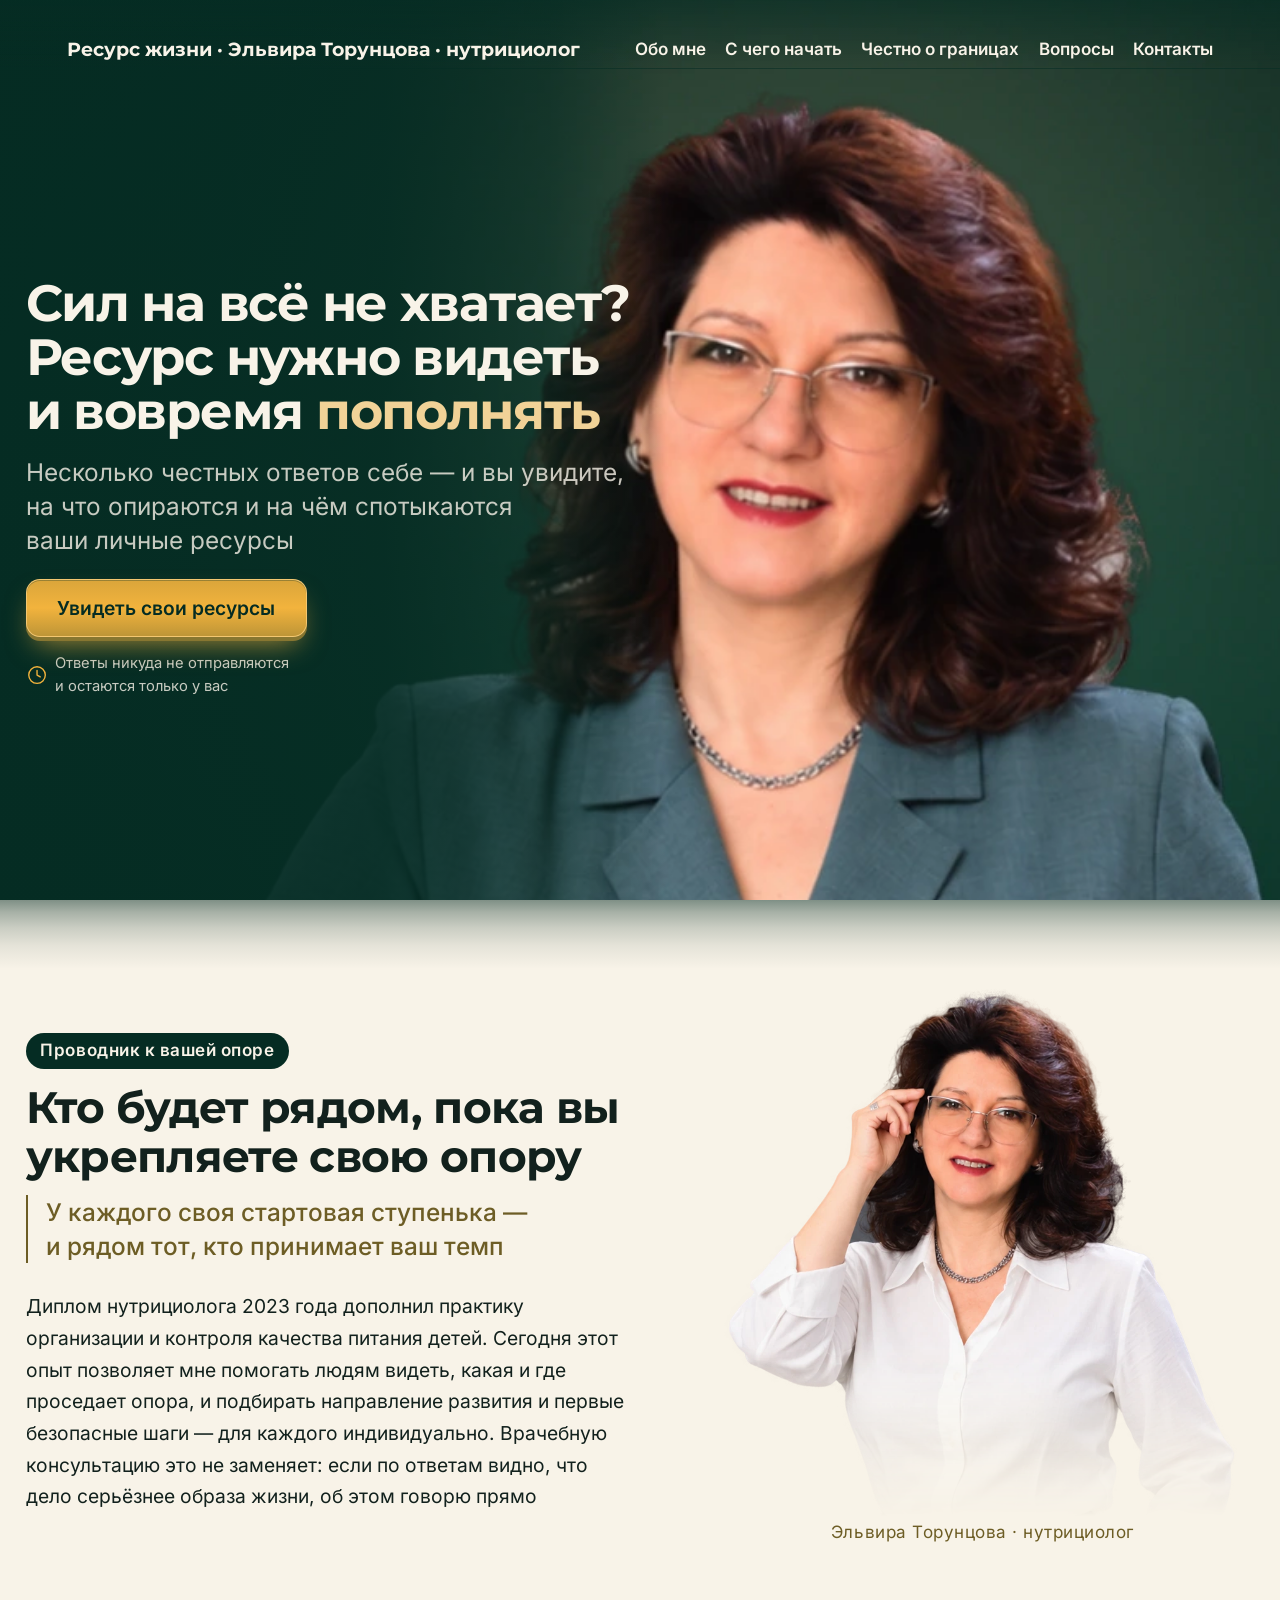
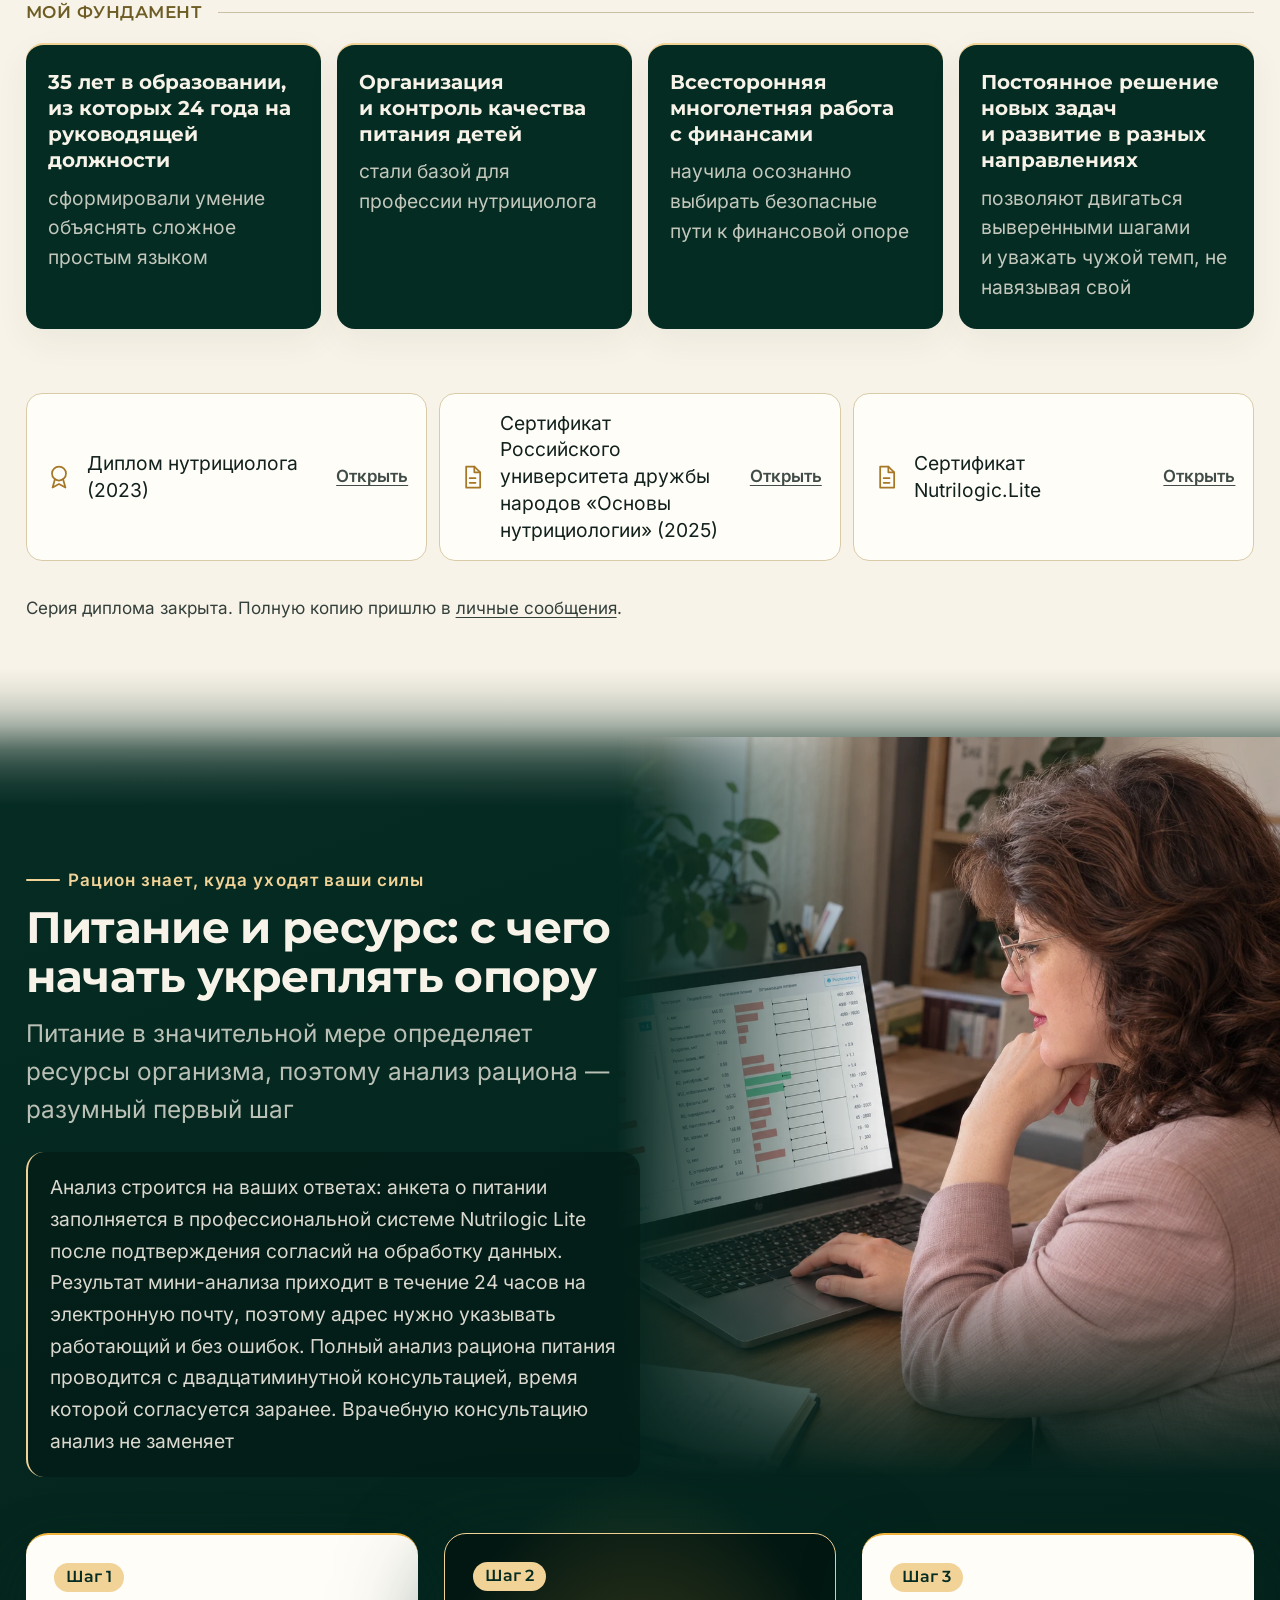
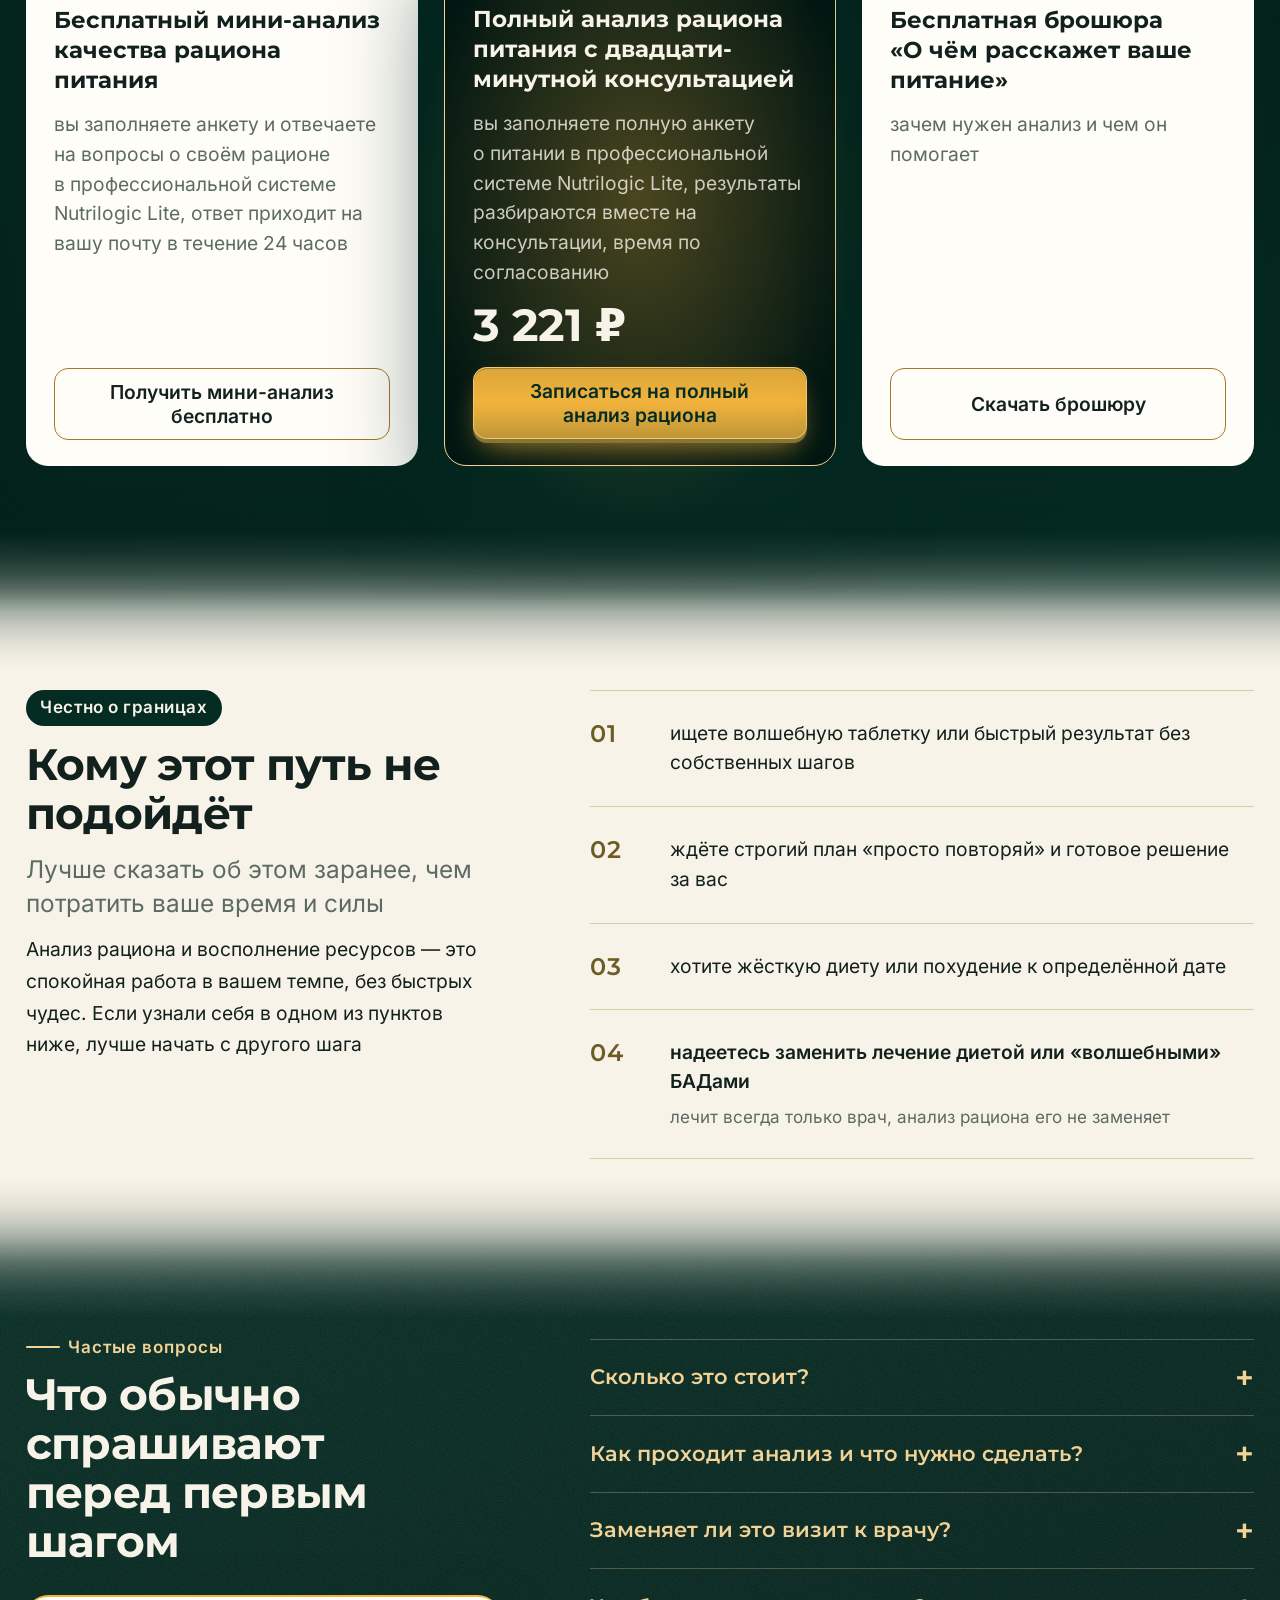
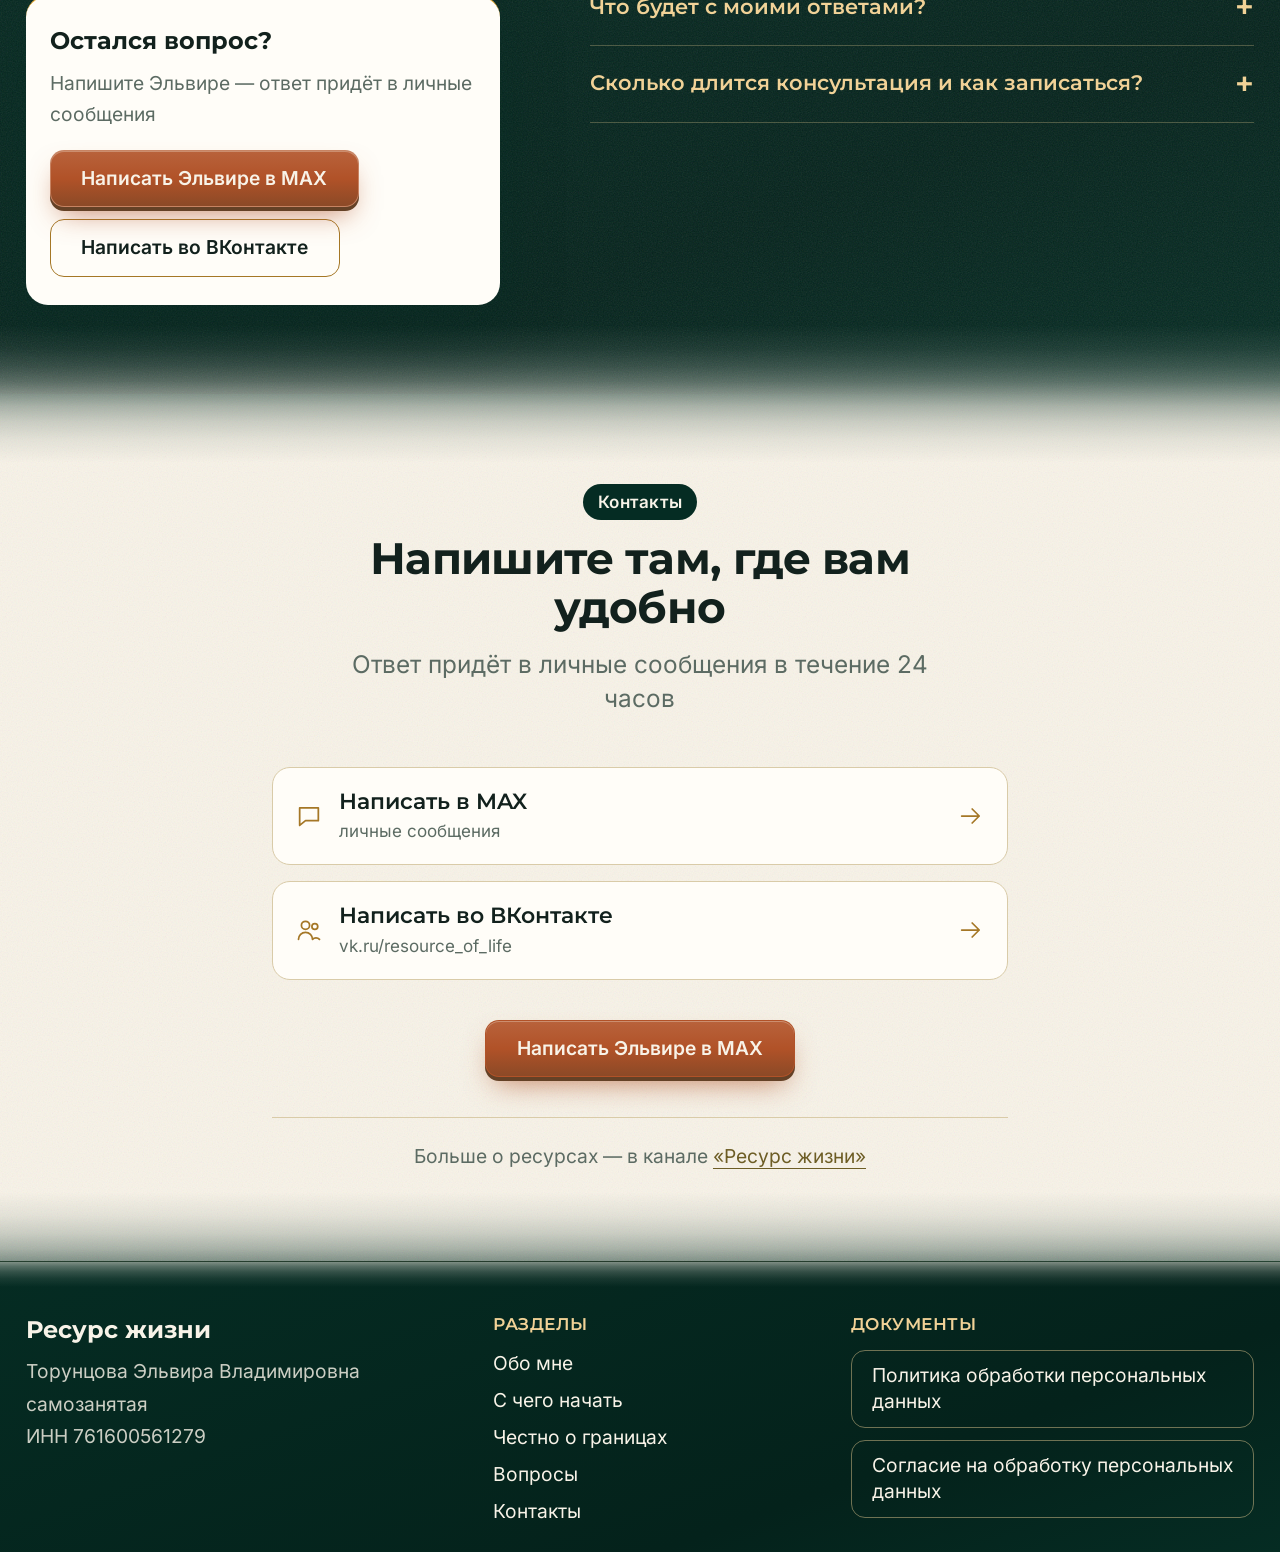
==== commit 3152404f: "Обновление 13.10 17:12 МСК" ====
--- a/index.html
+++ b/index.html
@@ -26,9 +26,7 @@
   ]
 }
 </script>
-<link rel="preconnect" href="https://fonts.googleapis.com">
-<link rel="preconnect" href="https://fonts.gstatic.com" crossorigin>
-<link rel="stylesheet" href="https://fonts.googleapis.com/css2?family=Montserrat:wght@400;600;700&family=Inter:wght@400;600&display=swap">
+<link rel="stylesheet" href="fonts/fonts.css">
 <link rel="stylesheet" href="style.css">
 <style>
 :root {
--- a/fonts/fonts.css
+++ b/fonts/fonts.css
@@ -0,0 +1,5 @@
+/* Шрифты лежат на самом сайте: телефону не нужно идти на два чужих сервера. Файлы — переменные, одно начертание-диапазон на файл. */
+@font-face { font-family: 'Inter'; font-style: normal; font-weight: 400 600; font-display: swap; src: url(inter-cyr.woff2) format('woff2'); unicode-range: U+0301, U+0400-045F, U+0490-0491, U+04B0-04B1, U+2116; }
+@font-face { font-family: 'Inter'; font-style: normal; font-weight: 400 600; font-display: swap; src: url(inter-lat.woff2) format('woff2'); unicode-range: U+0000-00FF, U+0131, U+0152-0153, U+02BB-02BC, U+02C6, U+02DA, U+02DC, U+0304, U+0308, U+0329, U+2000-206F, U+20AC, U+2122, U+2191, U+2193, U+2212, U+2215, U+FEFF, U+FFFD; }
+@font-face { font-family: 'Montserrat'; font-style: normal; font-weight: 600 700; font-display: swap; src: url(mont-cyr.woff2) format('woff2'); unicode-range: U+0301, U+0400-045F, U+0490-0491, U+04B0-04B1, U+2116; }
+@font-face { font-family: 'Montserrat'; font-style: normal; font-weight: 600 700; font-display: swap; src: url(mont-lat.woff2) format('woff2'); unicode-range: U+0000-00FF, U+0131, U+0152-0153, U+02BB-02BC, U+02C6, U+02DA, U+02DC, U+0304, U+0308, U+0329, U+2000-206F, U+20AC, U+2122, U+2191, U+2193, U+2212, U+2215, U+FEFF, U+FFFD; }
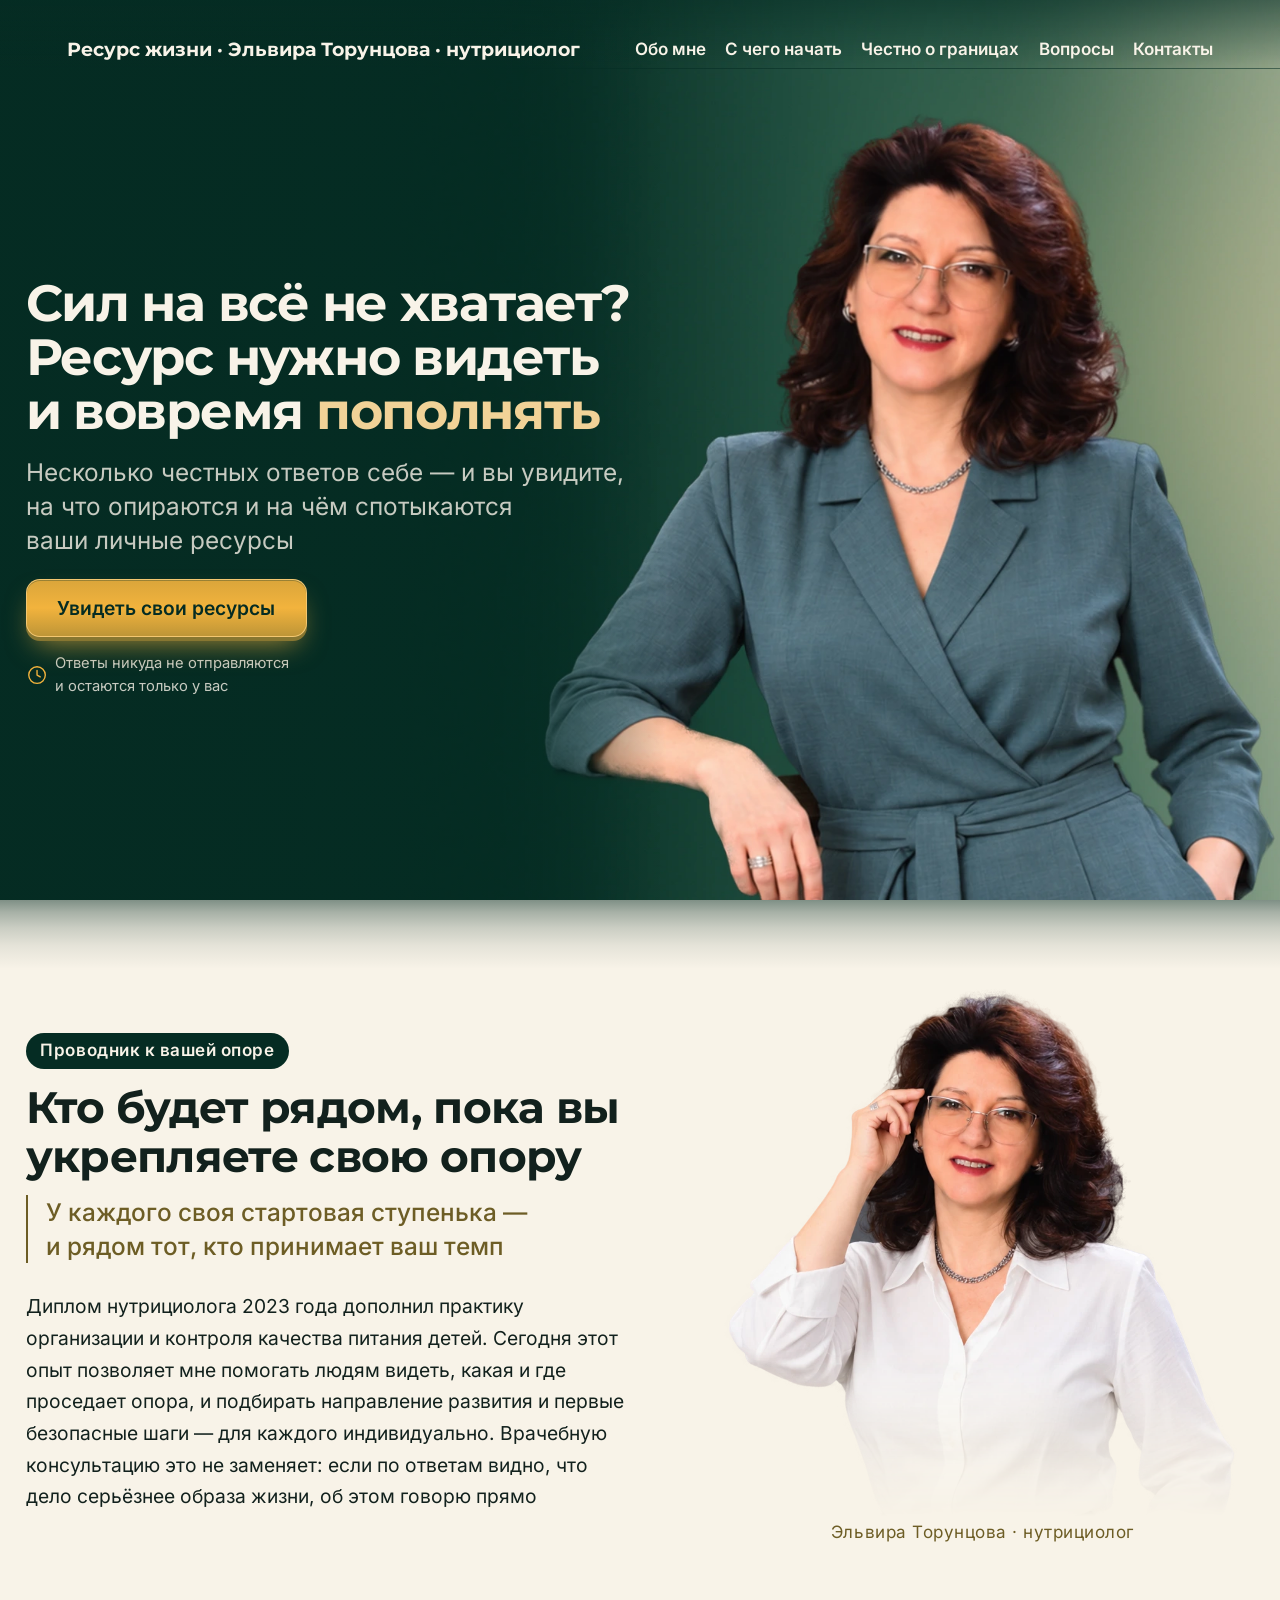
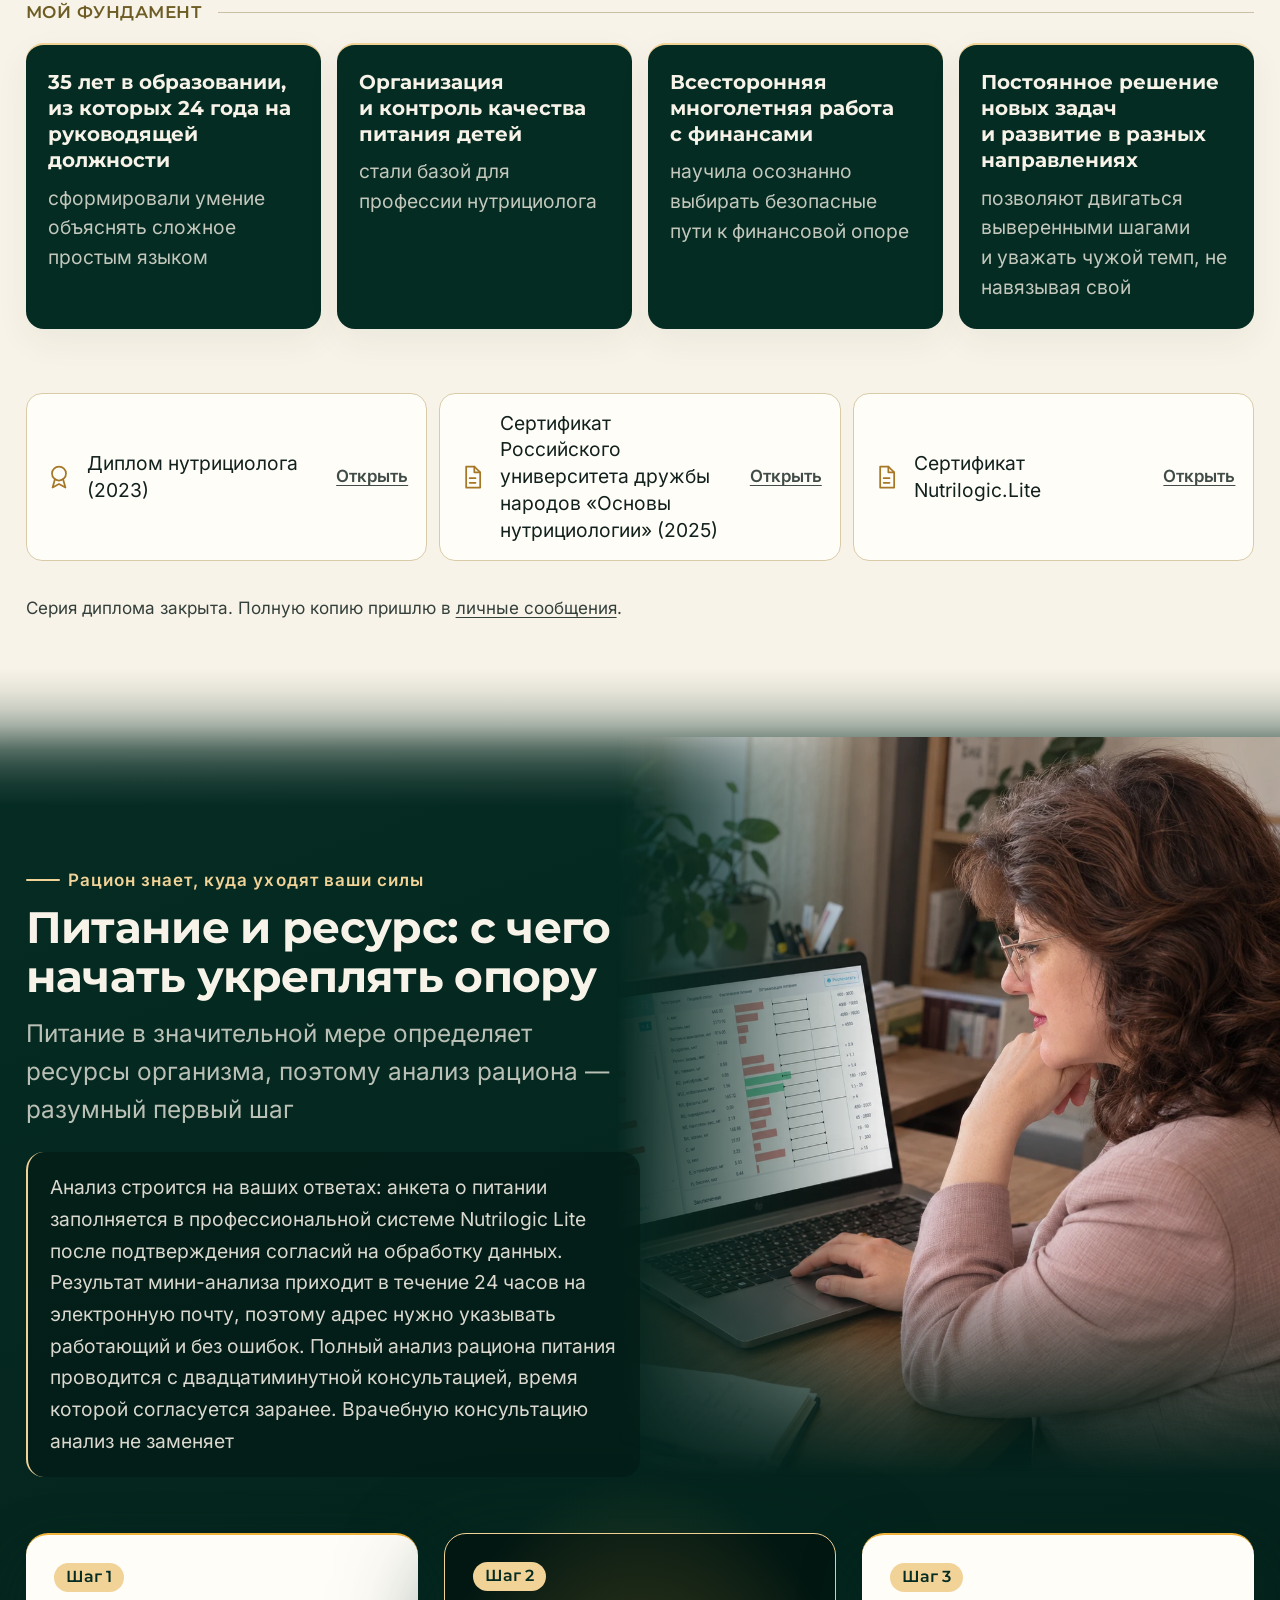
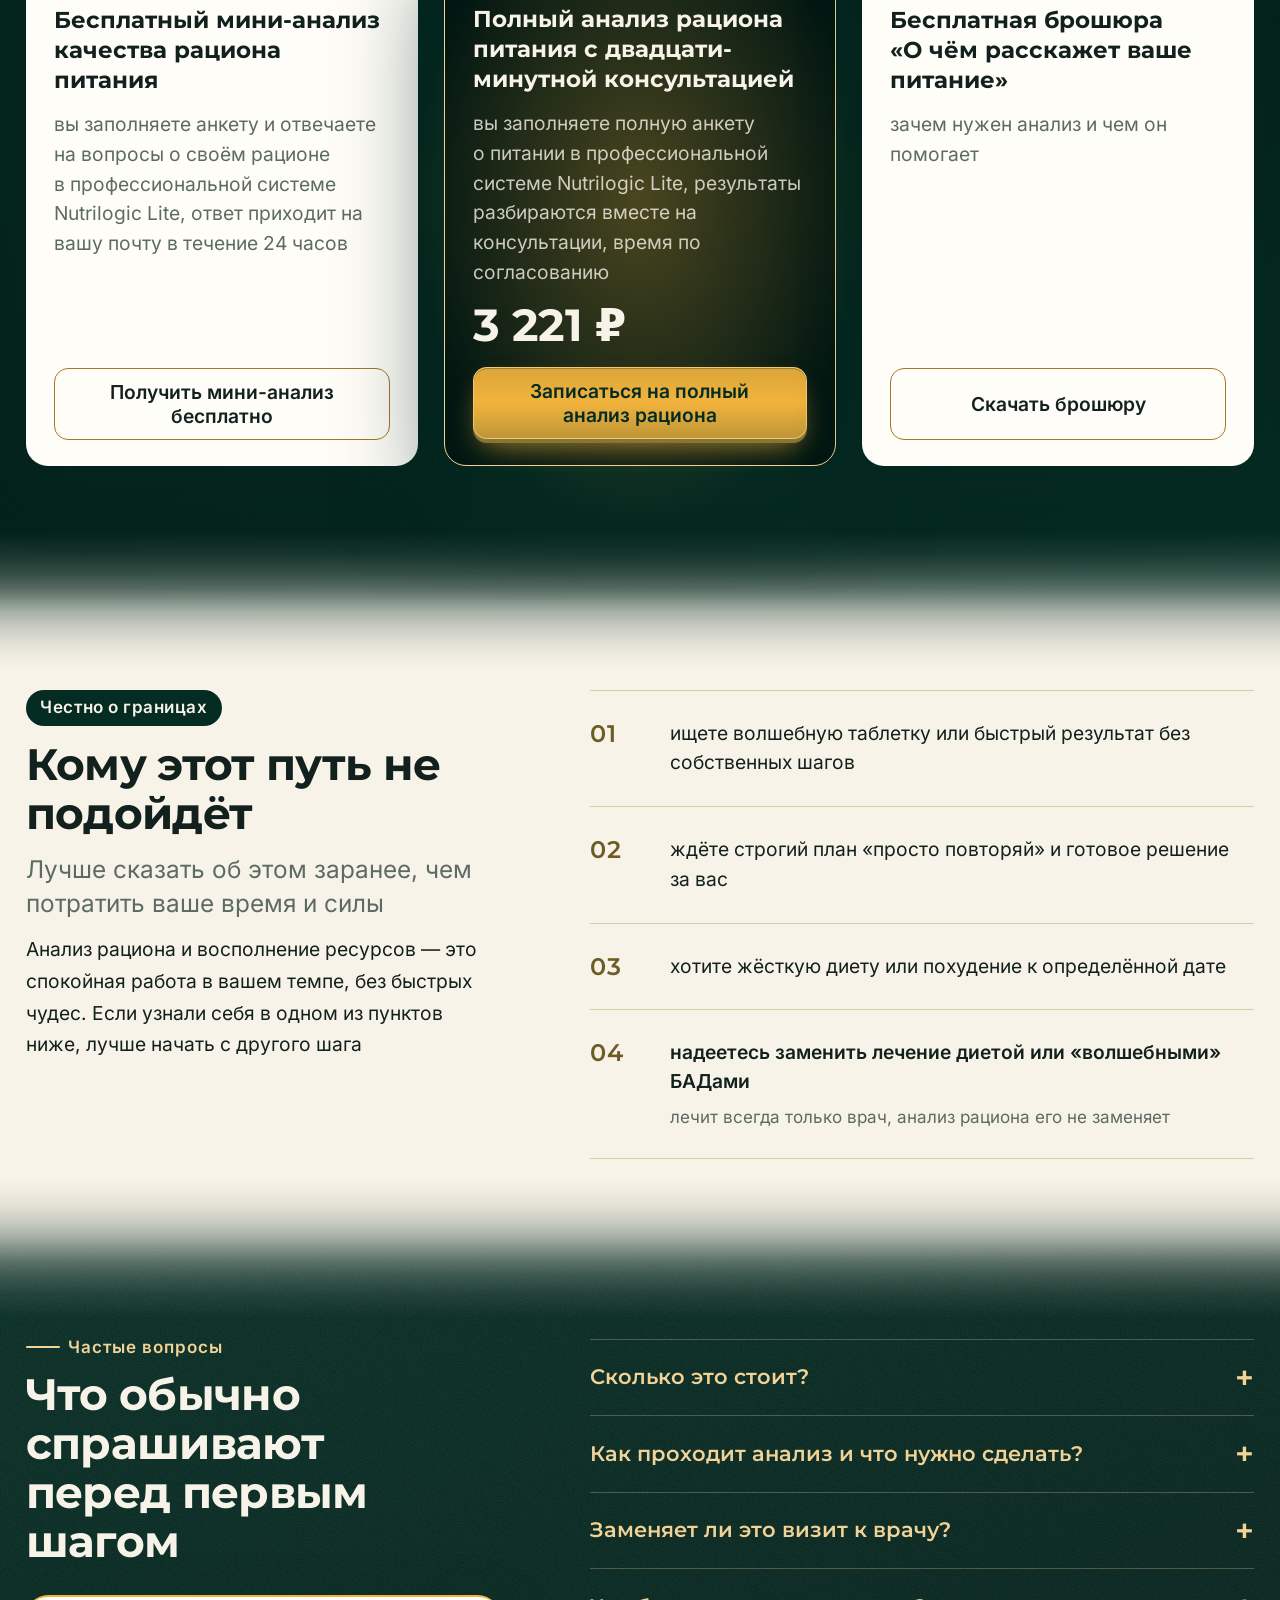
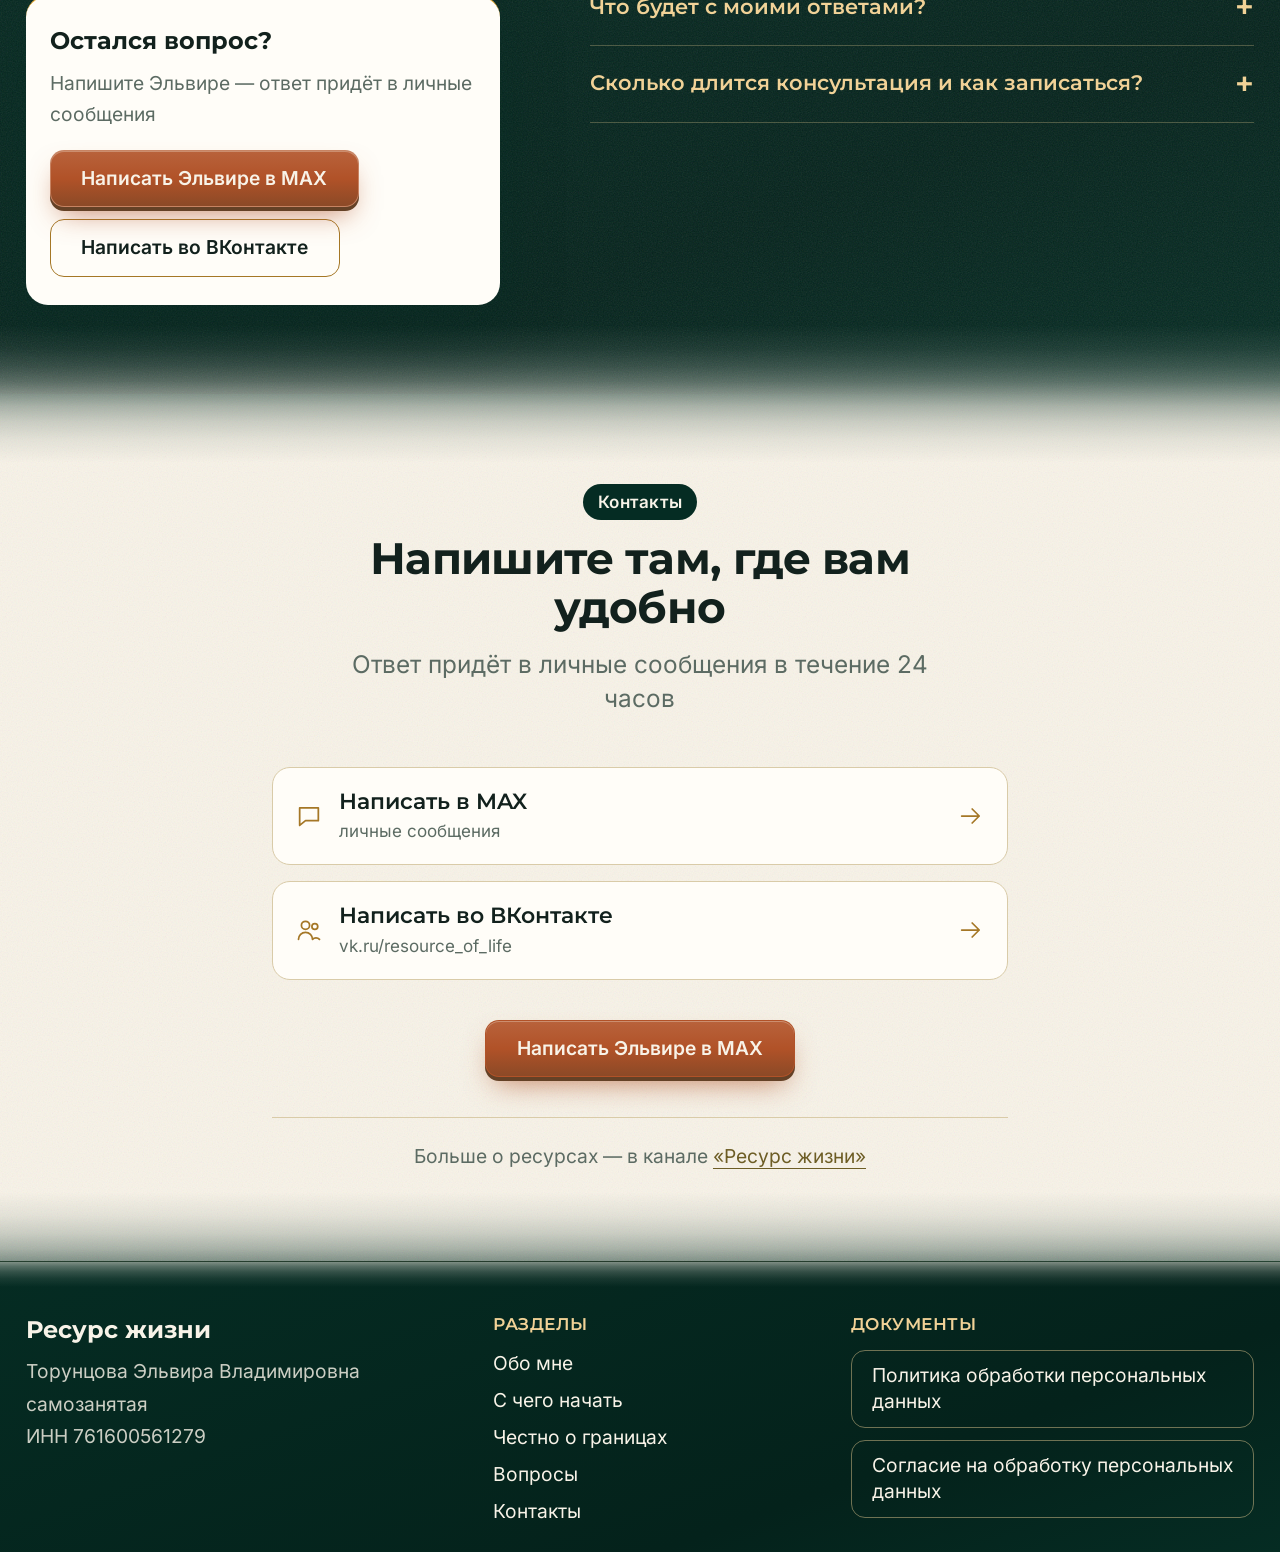
==== commit e5716a48: "Обновление 20.10 22:51 МСК" ====
--- a/index.html
+++ b/index.html
@@ -4,11 +4,11 @@
 <meta charset="utf-8">
 <meta name="viewport" content="width=device-width, initial-scale=1">
 <title>Колесо баланса онлайн — круг ресурсов | Ресурс жизни</title>
-<meta name="description" content="Постоянная усталость, нет сил? Ответьте на восемь вопросов — круг ресурсов покажет, на что опереться. Анализ качества питания подскажет первый шаг. Эльвира Торунцова.">
+<meta name="description" content="Нет сил, постоянная усталость? Восемь вопросов — и круг ресурсов покажет, на что опереться. Нутрициолог Эльвира Торунцова подскажет первый шаг.">
 <meta name="robots" content="index, follow">
 <link rel="canonical" href="https://resurs-zhizni.ru/">
 <meta property="og:title" content="Колесо баланса онлайн — круг ресурсов | Ресурс жизни">
-<meta property="og:description" content="Постоянная усталость, нет сил? Ответьте на восемь вопросов — круг ресурсов покажет, на что опереться. Анализ качества питания подскажет первый шаг. Эльвира Торунцова.">
+<meta property="og:description" content="Нет сил, постоянная усталость? Восемь вопросов — и круг ресурсов покажет, на что опереться. Нутрициолог Эльвира Торунцова подскажет первый шаг.">
 <meta property="og:type" content="website">
 <script type="application/ld+json">
 {
@@ -242,7 +242,7 @@
       <span class="тариф__метка">Шаг 3</span>
       <h3>Бесплатная брошюра «О чём расскажет ваше питание»</h3>
       <p>зачем нужен анализ и чем он помогает</p>
-      <a class="кнопка кнопка--контур" href="broshyura-o-chem-rasskazhet-pitanie.pdf" download>Скачать брошюру</a>
+      <a class="кнопка кнопка--контур" href="broshyura-o-chem-rasskazhet-pitanie.pdf" download data-брошюра>Скачать брошюру</a>
     </li>
   </ol>
 </div>
@@ -343,84 +343,100 @@
     </div>
   </div>
 </div>
+</section>
 
 <script>
 (function () {
-  function прогреть() {
-    var h = document.head, добавить = function (rel, href, как, cors) {
-      var l = document.createElement("link"); l.rel = rel; l.href = href;
-      if (как) { l.as = как; } if (cors) { l.crossOrigin = "anonymous"; }
-      h.appendChild(l);
-    };
-    добавить("preconnect", "https://go.nutrilogic.ru");
-    добавить("preconnect", "https://core1.nutrilogic.ru");
-    добавить("prefetch", "https://go.nutrilogic.ru/static/css/main.1a54ea61.css", "style");
-    добавить("prefetch", "https://go.nutrilogic.ru/static/js/main.cb5e1977.js", "script");
-  }
-  function позже() { setTimeout(прогреть, 1500); }
-  if (document.readyState === "complete") { позже(); } else { window.addEventListener("load", позже); }
+  document.addEventListener("click", function (e) {
+    if (e.defaultPrevented || e.button) { return; }
+    var a = e.target.closest && e.target.closest('a[href^="#"]');
+    if (!a) { return; }
+    var id = a.getAttribute("href").slice(1);
+    if (!id) { return; }
+    try { id = decodeURIComponent(id); } catch (_) {}
+    var цель = document.getElementById(id);
+    if (!цель) { return; }
+    e.preventDefault();
+    var меню = a.closest("details");
+    if (меню) { меню.open = false; }
+    цель.scrollIntoView();
+    try { history.replaceState(null, "", "#" + id); } catch (_) {}
+  });
 })();
 </script>
-</section>
 
 <style>
-.окно-круга { position: fixed; inset: 0; z-index: 1000; display: none; flex-direction: column; background: var(--цвет-тёмный-фон); }
-.окно-круга--открыто { display: flex; }
-.окно-круга__бар { flex: none; display: flex; align-items: center; justify-content: space-between; gap: 12px; padding: 10px clamp(14px, 3vw, 28px); background: var(--цвет-тёмный-фон-2); border-bottom: 1px solid color-mix(in srgb, var(--цвет-тёплый) 28%, transparent); }
-.окно-круга__бар button { font: inherit; font-weight: 600; cursor: pointer; color: var(--цвет-тёмный-текст); background: transparent; border: 1px solid var(--цвет-тёплый); border-radius: var(--кнопка-радиус); padding: 8px 16px; min-height: 44px; }
+dialog.окно-круга { padding: 0; margin: auto; border: 1px solid color-mix(in srgb, var(--цвет-тёплый) 30%, transparent); border-radius: 16px; overflow: hidden; color: var(--цвет-тёмный-текст); background: var(--цвет-тёмный-фон); width: min(980px, calc(100vw - 48px)); max-width: none; height: calc(100vh - 48px); height: min(900px, calc(100dvh - 48px)); max-height: none; overscroll-behavior: contain; }
+dialog.окно-круга[open] { display: flex; flex-direction: column; }
+dialog.окно-круга::backdrop { background: rgba(2, 10, 8, .78); }
+.окно-круга__бар { flex: none; display: flex; align-items: center; justify-content: space-between; gap: 12px; padding: 8px clamp(12px, 3vw, 24px); background: var(--цвет-тёмный-фон-2); border-bottom: 1px solid color-mix(in srgb, var(--цвет-тёплый) 28%, transparent); }
+.окно-круга__название { margin: 0; font-size: 1rem; font-weight: 600; }
+.окно-круга__бар button { font: inherit; font-weight: 600; cursor: pointer; color: var(--цвет-тёмный-текст); background: transparent; border: 1px solid var(--цвет-тёплый); border-radius: var(--кнопка-радиус); padding: 8px 18px; min-height: 44px; }
 .окно-круга__бар button:hover, .окно-круга__бар button:focus-visible { background: color-mix(in srgb, var(--цвет-тёплый) 16%, transparent); }
-.окно-круга iframe { flex: 1; width: 100%; border: 0; background: var(--цвет-тёмный-фон); }
-body.круг-открыт { overflow: hidden; }
+.окно-круга iframe { flex: 1; min-height: 0; width: 100%; border: 0; background: var(--цвет-тёмный-фон); }
+html.круг-открыт { overflow: hidden; scrollbar-gutter: stable; }
+@media (max-width: 640px) {
+  dialog.окно-круга { width: calc(100vw - 16px); height: calc(100vh - 16px); height: calc(100dvh - 16px); border-radius: 12px; }
+}
 </style>
-<div class="окно-круга" id="окно-круга" role="dialog" aria-modal="true" aria-label="Круг ресурсов" hidden>
+<dialog class="окно-круга" id="окно-круга" aria-label="Круг ресурсов">
   <div class="окно-круга__бар">
-    <button type="button" id="окно-круга-назад">← Вернуться на сайт</button>
-    <button type="button" id="окно-круга-закрыть" aria-label="Закрыть">✕</button>
-  </div>
-</div>
+    <p class="окно-круга__название">Круг ресурсов</p>
+    <button type="button" id="окно-круга-закрыть">Закрыть</button>
+  </div>
+</dialog>
 <script>
 (function () {
   var окно = document.getElementById("окно-круга");
-  if (!окно || !window.history || !window.postMessage) { return; }
-  var рамка = null, вернутьФокус = null;
+  if (!окно || typeof окно.showModal !== "function" || !window.history || !window.postMessage) { return; }
+  var рамка = null, высота = 0, ждётЯкорь = null, нажатоНаФоне = false, активен = false;
 
   function открыть(e) {
     e.preventDefault();
-    вернутьФокус = e.currentTarget;
+    if (окно.open) { return; }
     if (!рамка) {
       рамка = document.createElement("iframe");
       рамка.title = "Круг ресурсов";
       рамка.src = "круг.html?встроено=1";
       окно.appendChild(рамка);
     }
-    окно.hidden = false; окно.classList.add("окно-круга--открыто");
-    document.body.classList.add("круг-открыт");
+    высота = window.scrollY; активен = true;
+    document.documentElement.classList.add("круг-открыт");
+    окно.showModal();
     try { history.pushState({ круг: 1 }, "", location.href); } catch (_) {}
-    document.getElementById("окно-круга-закрыть").focus();
-  }
-
-  function скрыть(якорь) {
-    if (!окно.classList.contains("окно-круга--открыто")) { return; }
-    окно.classList.remove("окно-круга--открыто"); окно.hidden = true;
-    document.body.classList.remove("круг-открыт");
-    if (якорь) {
-      var цель = document.querySelector(якорь);
-      if (цель) { цель.scrollIntoView(); }
-    } else if (вернутьФокус) { try { вернутьФокус.focus({ preventScroll: true }); } catch (_) {} }
-  }
-
-  // «Назад» на телефоне и кнопки окна: закрываем окно, сайт остаётся на месте.
-  var ждётЯкорь = null;
+  }
+
+  // Окно закрылось (любым способом): страница остаётся там, откуда открыли, либо едет к нужному разделу.
+  function завершить() {
+    if (!активен) { return; }
+    активен = false;
+    document.documentElement.classList.remove("круг-открыт");
+    var якорь = ждётЯкорь; ждётЯкорь = null;
+    var цель = якорь ? document.querySelector(якорь) : null;
+    if (цель) { цель.scrollIntoView(); }
+    else { window.scrollTo({ top: высота, left: 0, behavior: "instant" }); }
+  }
+
   function закрыть(якорь) {
-    if (history.state && history.state.круг) { ждётЯкорь = якорь || null; history.back(); }
-    else { скрыть(якорь); }
-  }
-  window.addEventListener("popstate", function () { var я = ждётЯкорь; ждётЯкорь = null; скрыть(я); });
-  document.getElementById("окно-круга-назад").addEventListener("click", function () { закрыть(); });
+    ждётЯкорь = якорь || null;
+    if (окно.open) { окно.close(); } else { завершить(); }
+  }
+
+  // Родной close срабатывает и на кнопку, и на Esc, и на клик по фону. Запись в истории (для «Назад») снимаем здесь.
+  окно.addEventListener("close", function () {
+    if (history.state && history.state.круг) { history.back(); }   // popstate доведёт дело до завершить()
+    else { завершить(); }
+  });
+  // «Назад» на телефоне: закрываем окно, сайт остаётся на месте.
+  window.addEventListener("popstate", function () {
+    if (окно.open) { окно.close(); } else { завершить(); }
+  });
+
   document.getElementById("окно-круга-закрыть").addEventListener("click", function () { закрыть(); });
-  document.addEventListener("keydown", function (e) { if (e.key === "Escape") { закрыть(); } });
-
-  // Сообщения из самой страницы круга («Вернуться на сайт», «Начать с питания»).
+  окно.addEventListener("mousedown", function (e) { нажатоНаФоне = e.target === окно; });
+  окно.addEventListener("click", function (e) { if (e.target === окно && нажатоНаФоне) { закрыть(); } });
+
+  // Сообщения из самой страницы круга («Вернуться на сайт», «Начать с питания», Esc внутри круга).
   window.addEventListener("message", function (e) {
     if (e.origin !== location.origin || !e.data || e.data.тип !== "закрыть-круг") { return; }
     закрыть(e.data.якорь && /^#[^\s]+$/.test(e.data.якорь) ? e.data.якорь : null);
@@ -428,6 +444,106 @@
 
   var ссылки = document.querySelectorAll('a[href="круг.html"]');
   for (var i = 0; i < ссылки.length; i++) { ссылки[i].addEventListener("click", открыть); }
+})();
+</script>
+
+<style>
+dialog.окно-брошюры { padding: 0; margin: auto; border: 1px solid color-mix(in srgb, var(--цвет-тёплый) 30%, transparent); border-radius: 16px; overflow: hidden; color: var(--цвет-тёмный-текст); background: var(--цвет-тёмный-фон); width: min(760px, calc(100vw - 48px)); max-width: none; height: calc(100vh - 48px); height: min(900px, calc(100dvh - 48px)); max-height: none; overscroll-behavior: contain; }
+dialog.окно-брошюры[open] { display: flex; flex-direction: column; }
+dialog.окно-брошюры::backdrop { background: rgba(2, 10, 8, .78); }
+.окно-брошюры__бар { flex: none; display: flex; align-items: center; justify-content: space-between; gap: 10px; flex-wrap: wrap; padding: 8px clamp(12px, 3vw, 24px); background: var(--цвет-тёмный-фон-2); border-bottom: 1px solid color-mix(in srgb, var(--цвет-тёплый) 28%, transparent); }
+.окно-брошюры__название { margin: 0; font-size: 1rem; font-weight: 600; }
+.окно-брошюры__кнопки { display: flex; gap: 8px; }
+.окно-брошюры__бар button { font: inherit; font-weight: 600; cursor: pointer; color: var(--цвет-тёмный-текст); background: transparent; border: 1px solid var(--цвет-тёплый); border-radius: var(--кнопка-радиус); padding: 8px 16px; min-height: 44px; }
+.окно-брошюры__бар button.окно-брошюры__скачать { background: var(--цвет-тёплый); color: var(--цвет-тёмный-фон); }
+.окно-брошюры__бар button:hover, .окно-брошюры__бар button:focus-visible { background: color-mix(in srgb, var(--цвет-тёплый) 22%, transparent); }
+.окно-брошюры__бар button.окно-брошюры__скачать:hover, .окно-брошюры__бар button.окно-брошюры__скачать:focus-visible { background: var(--цвет-тёплый); filter: brightness(1.1); }
+.окно-брошюры__страницы { flex: 1; min-height: 0; overflow-y: auto; overscroll-behavior: contain; display: flex; flex-direction: column; gap: 12px; padding: 12px clamp(8px, 3vw, 24px) 24px; -webkit-overflow-scrolling: touch; }
+.окно-брошюры__страницы img { display: block; width: 100%; height: auto; aspect-ratio: 954 / 1349; border-radius: 6px; background: var(--цвет-фон-карточки); }
+.окно-брошюры__статус { margin: 0; font-size: .95rem; color: var(--цвет-тёплый); width: 100%; }
+@media (max-width: 640px) {
+  dialog.окно-брошюры { width: calc(100vw - 16px); height: calc(100vh - 16px); height: calc(100dvh - 16px); border-radius: 12px; }
+  .окно-брошюры__название { flex: 1 0 100%; }
+  .окно-брошюры__кнопки { flex: 1 0 100%; }
+  .окно-брошюры__кнопки button { flex: 1; padding: 8px 10px; }
+}
+</style>
+<dialog class="окно-брошюры" id="окно-брошюры" aria-label="Брошюра «О чём расскажет ваше питание»">
+  <div class="окно-брошюры__бар">
+    <p class="окно-брошюры__название">Брошюра «О чём расскажет ваше питание»</p>
+    <div class="окно-брошюры__кнопки">
+      <button type="button" class="окно-брошюры__скачать" id="окно-брошюры-скачать">Скачать брошюру</button>
+      <button type="button" id="окно-брошюры-закрыть">Закрыть</button>
+    </div>
+    <p class="окно-брошюры__статус" id="окно-брошюры-статус" role="status" hidden>Брошюра скачивается…</p>
+  </div>
+  <div class="окно-брошюры__страницы" id="окно-брошюры-страницы"></div>
+</dialog>
+<script>
+(function () {
+  var окно = document.getElementById("окно-брошюры");
+  var кнопки = document.querySelectorAll("a[data-брошюра]");
+  if (!окно || !кнопки.length || typeof окно.showModal !== "function" || !window.history) { return; }
+  var поле = document.getElementById("окно-брошюры-страницы"), статус = document.getElementById("окно-брошюры-статус");
+  var адресPdf = кнопки[0].getAttribute("href"), высота = 0, готово = false, таймер = null, активна = false;
+
+  function открыть(e) {
+    e.preventDefault();
+    if (окно.open) { return; }
+    if (!готово) {
+      готово = true;
+      for (var i = 1; i <= 5; i++) {
+        var к = document.createElement("img");
+        к.src = "img/broshyura-" + i + ".webp";
+        к.alt = "Брошюра, страница " + i + " из 5";
+        к.width = 954; к.height = 1349;
+        if (i > 1) { к.loading = "lazy"; }
+        поле.appendChild(к);
+      }
+    }
+    высота = window.scrollY; активна = true;
+    статус.hidden = true;
+    document.documentElement.classList.add("круг-открыт");
+    окно.showModal();
+    поле.scrollTop = 0;
+    window.scrollTo({ top: высота, left: 0, behavior: "instant" });   // браузер при открытии окна может сдвинуть страницу
+    try { history.pushState({ брошюра: 1 }, "", location.href); } catch (_) {}
+  }
+
+  // Окно закрылось любым способом: страница остаётся там, откуда открыли.
+  function завершить() {
+    if (!активна) { return; }
+    активна = false;
+    if (таймер) { clearTimeout(таймер); таймер = null; }
+    document.documentElement.classList.remove("круг-открыт");
+    var назад = function () { window.scrollTo({ top: высота, left: 0, behavior: "instant" }); };
+    назад(); requestAnimationFrame(function () { назад(); setTimeout(назад, 120); });   // после «Назад» браузер сам двигает страницу — возвращаем
+  }
+
+  окно.addEventListener("close", function () {
+    if (history.state && history.state.брошюра) { history.back(); }   // popstate доведёт дело до завершить()
+    else { завершить(); }
+  });
+  window.addEventListener("popstate", function () {
+    if (окно.open) { окно.close(); } else { завершить(); }
+  });
+
+  document.getElementById("окно-брошюры-закрыть").addEventListener("click", function () { окно.close(); });
+  var нажатоНаФоне = false;
+  окно.addEventListener("mousedown", function (e) { нажатоНаФоне = e.target === окно; });
+  окно.addEventListener("click", function (e) { if (e.target === окно && нажатоНаФоне) { окно.close(); } });
+
+  // «Скачать»: файл уходит, на секунду «Брошюра скачивается…», потом окно закрывается.
+  document.getElementById("окно-брошюры-скачать").addEventListener("click", function () {
+    if (таймер) { return; }
+    var а = document.createElement("a");
+    а.href = адресPdf; а.setAttribute("download", ""); а.hidden = true;
+    document.body.appendChild(а); а.click(); document.body.removeChild(а);
+    статус.hidden = false;
+    таймер = setTimeout(function () { таймер = null; if (окно.open) { окно.close(); } }, 1200);
+  });
+
+  for (var i = 0; i < кнопки.length; i++) { кнопки[i].addEventListener("click", открыть); }
 })();
 </script>
 
